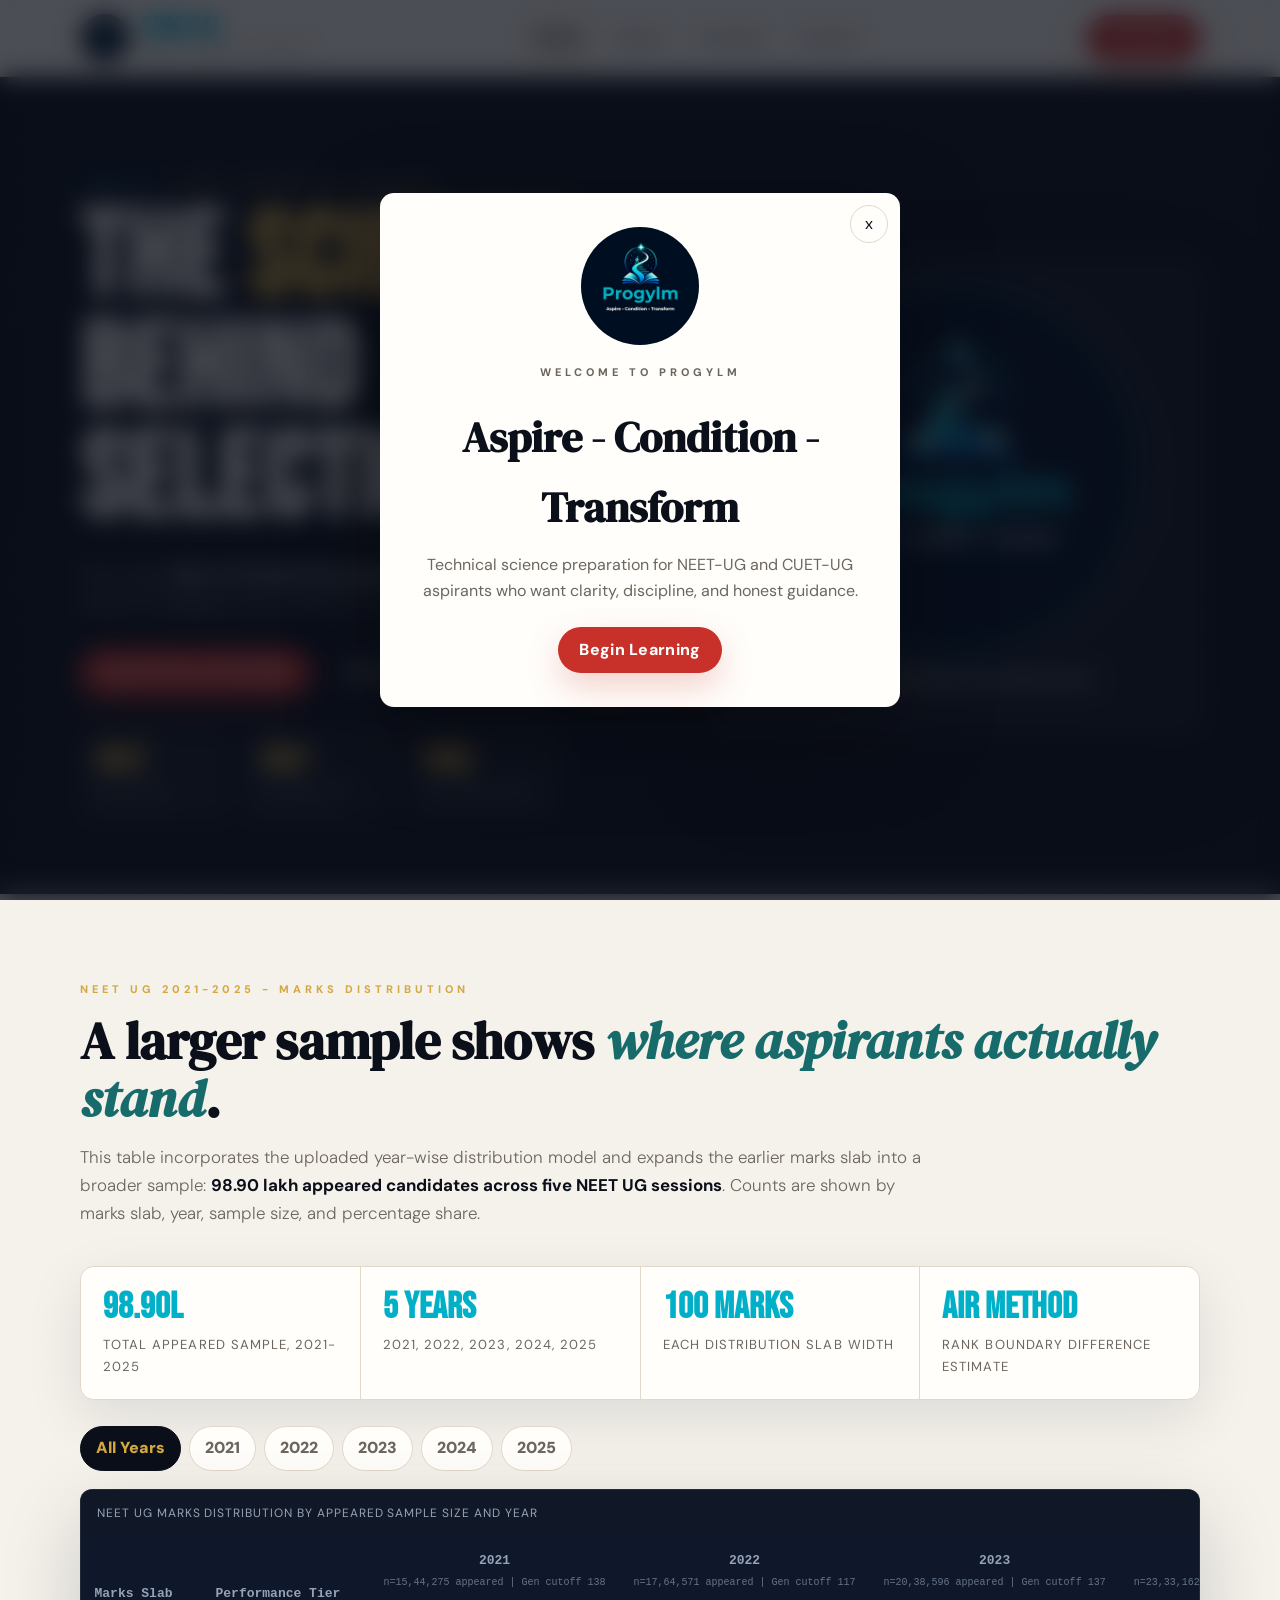
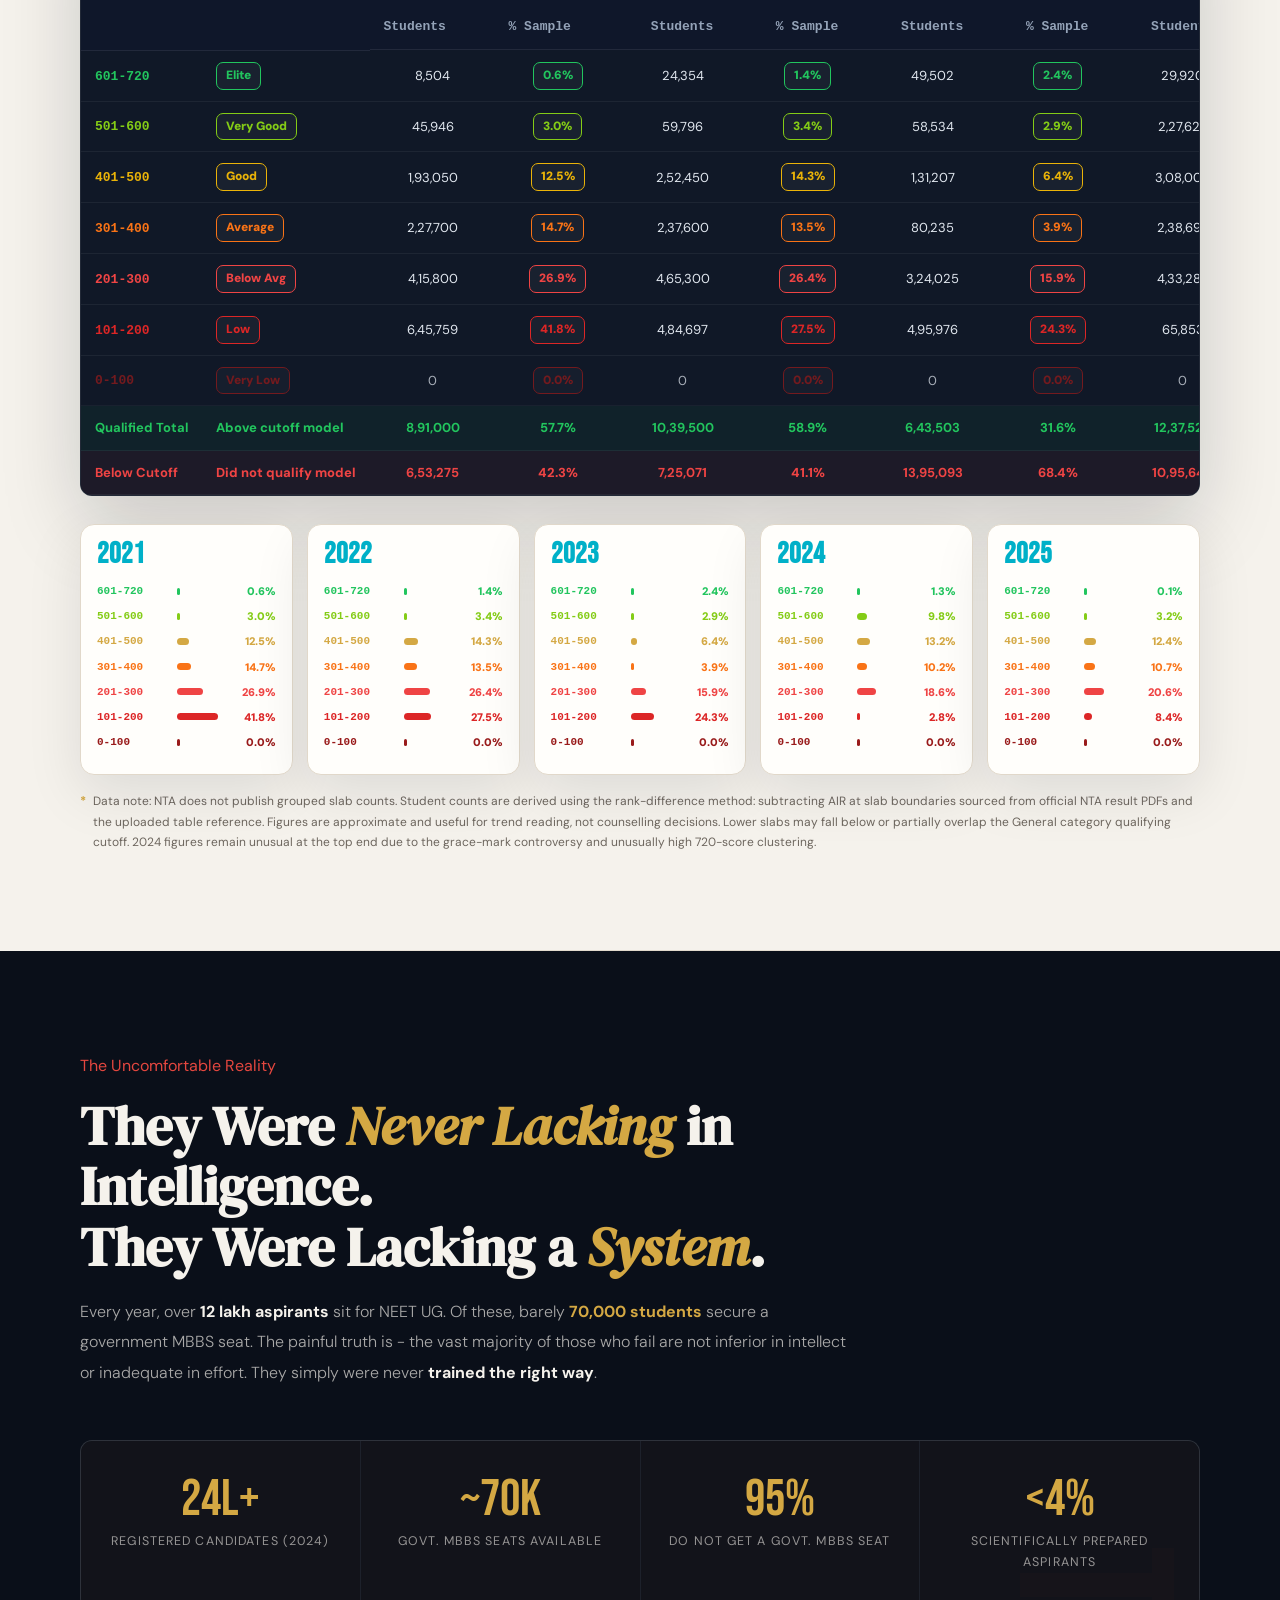
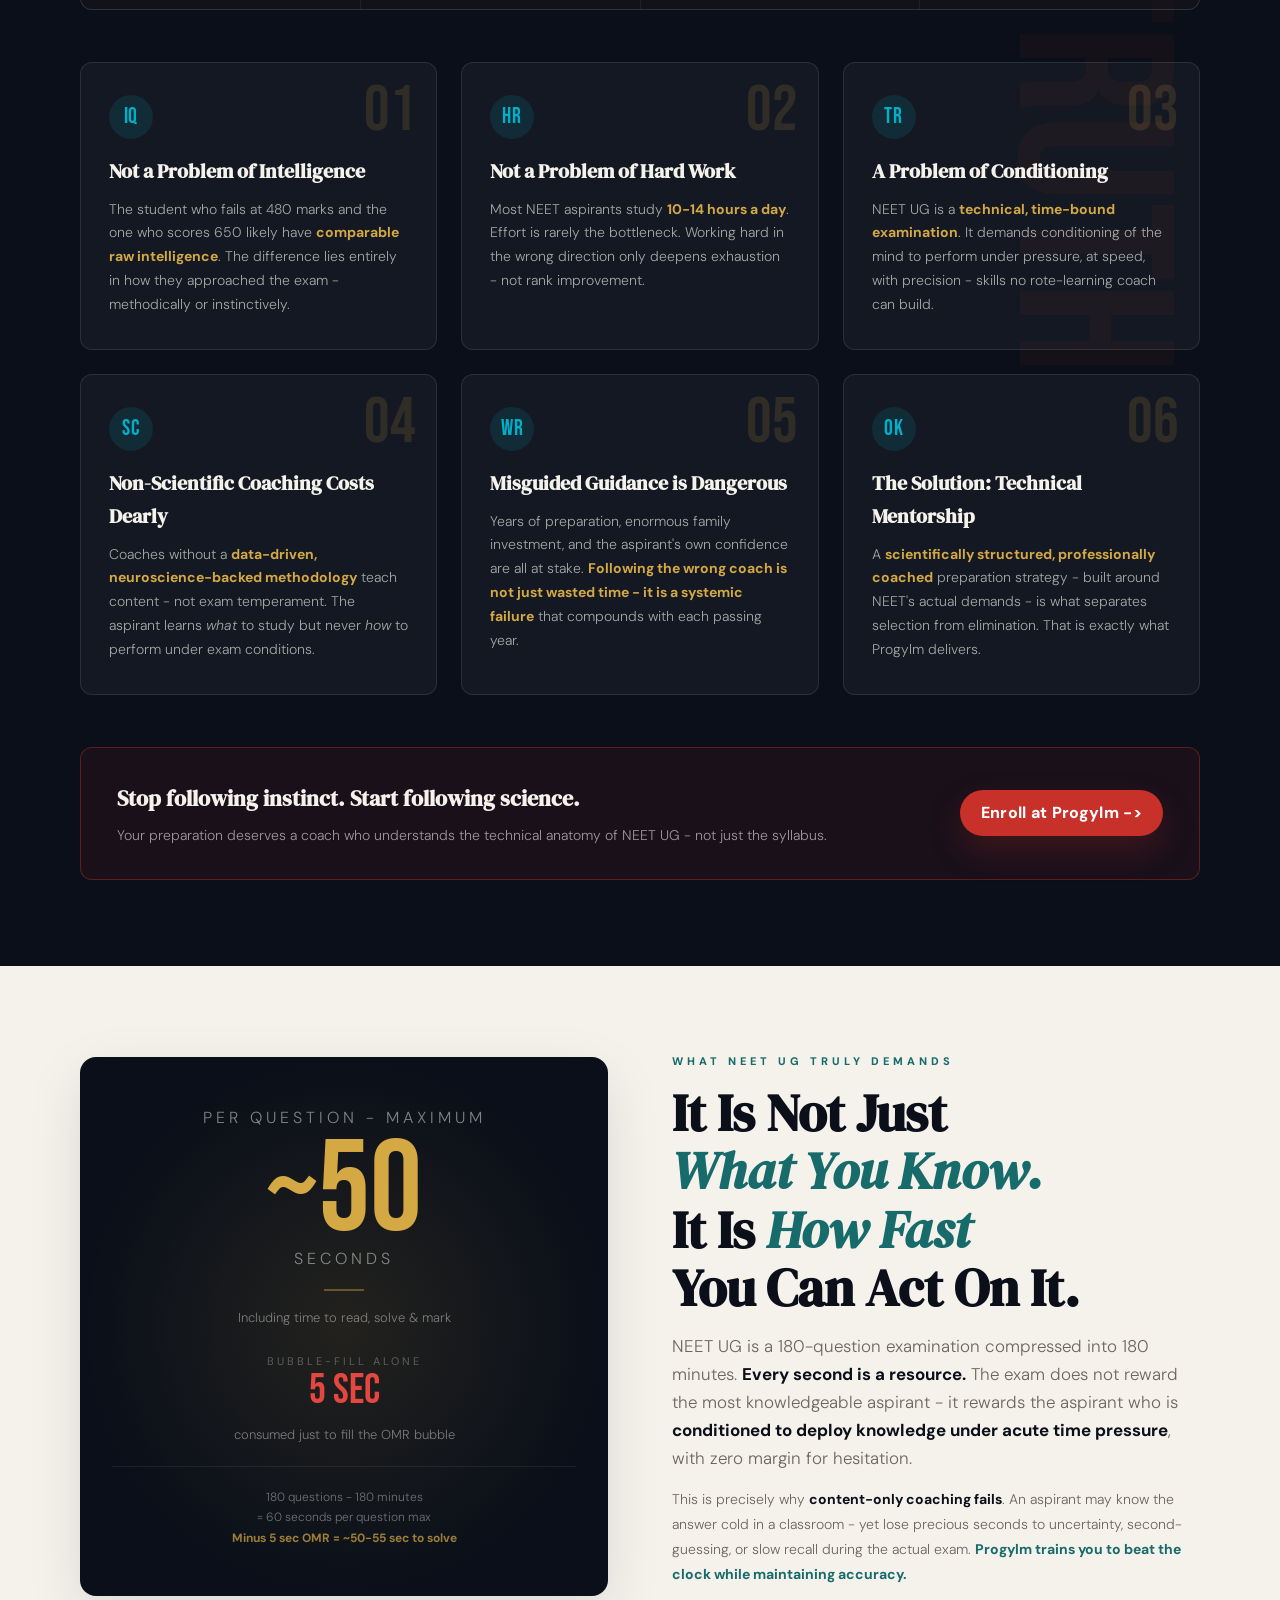
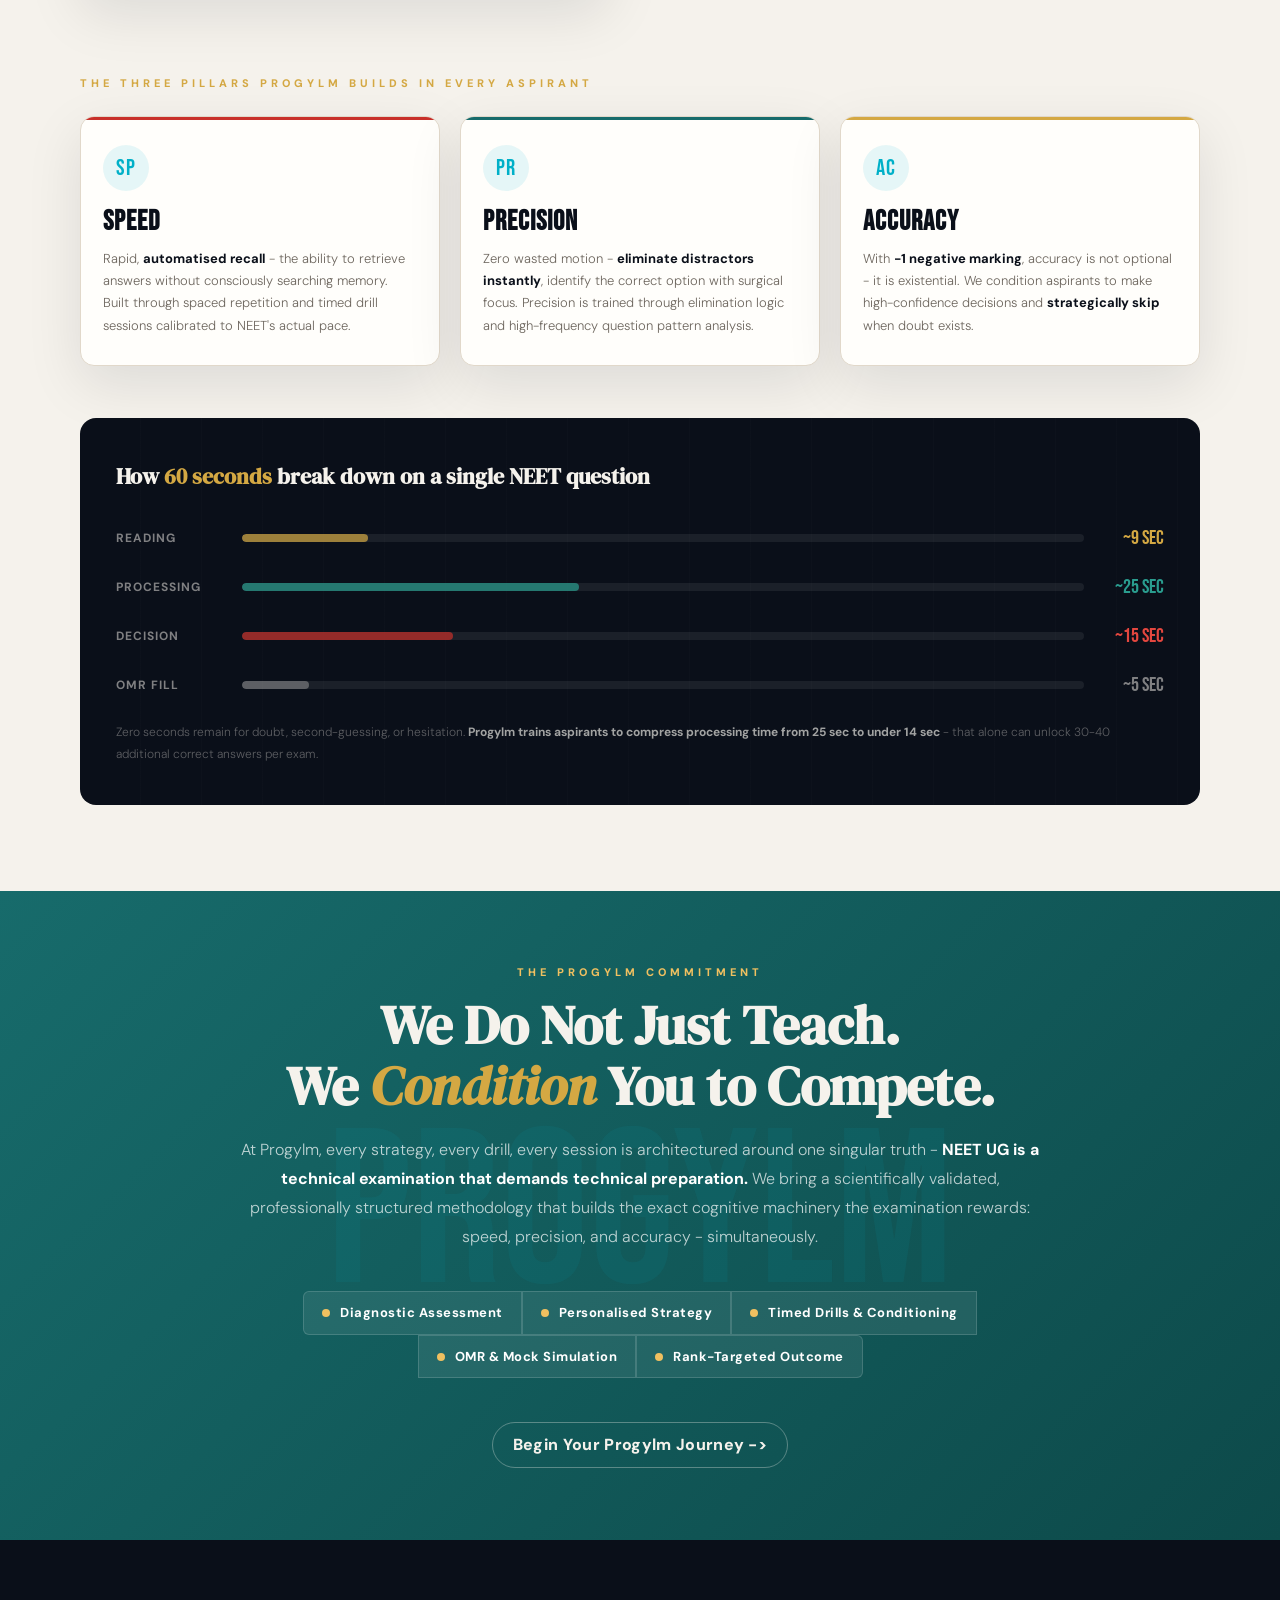
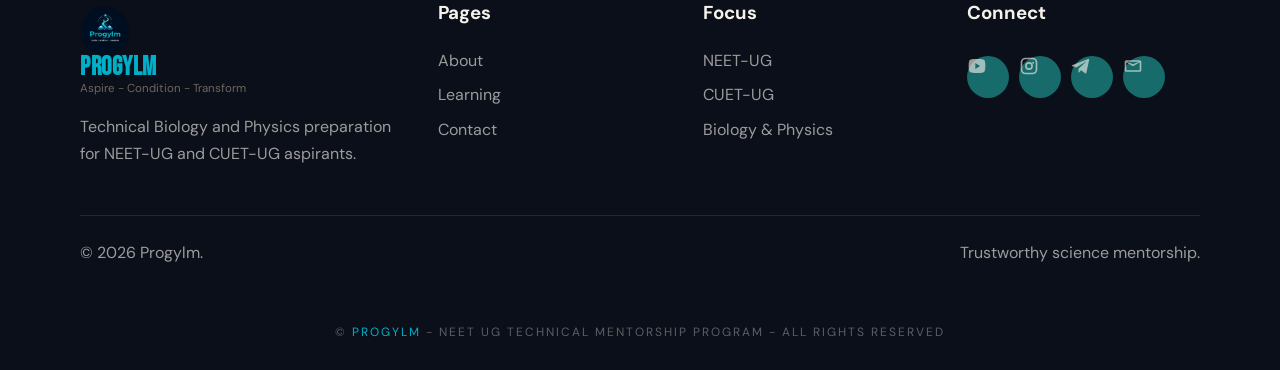
==== index.html @ 7e456f0f "Add files via upload" ====
﻿<!DOCTYPE html>
<html lang="en">
<head>
  <meta charset="UTF-8">
  <meta name="viewport" content="width=device-width, initial-scale=1.0">
  <meta name="description" content="Progylm is a NEET-UG and CUET-UG oriented Biology and Physics learning brand built on technical preparation, trust, and student-first mentorship.">
  <meta name="keywords" content="Progylm, NEET-UG, CUET-UG, Biology, Physics, technical mentorship, YouTube learning">
  <meta name="author" content="Progylm">
  <meta property="og:title" content="Progylm - The Science Behind Selection">
  <meta property="og:description" content="Aspire - Condition - Transform. Technical Biology and Physics preparation for NEET-UG and CUET-UG aspirants.">
  <meta property="og:image" content="assets/images/PROGYLM.jpeg">
  <meta property="og:type" content="website">
  <meta name="theme-color" content="#0a0f19">
  <title>Progylm | The Science Behind Selection</title>
  <link rel="icon" type="image/png" href="assets/icons/favicon.PNG">
  <link rel="preconnect" href="https://fonts.googleapis.com">
  <link rel="preconnect" href="https://fonts.gstatic.com" crossorigin>
  <link href="https://fonts.googleapis.com/css2?family=Bebas+Neue&family=DM+Sans:ital,opsz,wght@0,9..40,300;0,9..40,400;0,9..40,600;0,9..40,700;1,9..40,300&family=DM+Serif+Display:ital@0;1&display=swap" rel="stylesheet">
  <link rel="stylesheet" href="style.css">
</head>
<body>
  <div class="loader" aria-label="Loading Progylm"><img src="assets/images/PROGYLM.jpeg" alt="Progylm logo"></div>

  <div class="welcome" data-welcome aria-hidden="true">
    <div class="welcome-card">
      <button class="welcome-close" type="button" aria-label="Close welcome message" data-welcome-close>x</button>
      <img src="assets/images/PROGYLM.jpeg" alt="Progylm logo">
      <p class="eyebrow">Welcome to Progylm</p>
      <h2>Aspire - Condition - Transform</h2>
      <p>Technical science preparation for NEET-UG and CUET-UG aspirants who want clarity, discipline, and honest guidance.</p>
      <button class="btn-primary" type="button" data-welcome-start>Begin Learning</button>
    </div>
  </div>

  <header class="site-header">
    <nav class="navbar container" aria-label="Primary navigation">
      <a class="brand protected-brand" href="index.html" aria-label="Progylm home">
        <img class="brand-logo" src="assets/images/PROGYLM.jpeg" alt="Progylm logo" draggable="false">
        <span><strong>Progylm</strong><small>Aspire - Condition - Transform</small></span>
      </a>
      <button class="nav-toggle" type="button" aria-label="Open navigation" aria-expanded="false" data-nav-toggle><span></span><span></span><span></span></button>
      <div class="nav-menu" data-nav-menu>
        <a class="nav-link active" href="index.html">Home</a>
        <a class="nav-link" href="about.html">About</a>
        <a class="nav-link" href="notes.html">Learning</a>
        <a class="nav-link" href="contact.html">Contact</a>
      </div>
      <div class="nav-actions"><a class="btn-primary" href="https://www.youtube.com/" target="_blank" rel="noopener">YouTube</a></div>
    </nav>
  </header>

  <main>
    <section class="hero-strip">
      <div class="container hero-grid">
        <div class="reveal">
          <p class="hero-label"><span class="brand-word">Progylm</span> - NEET UG Mastery Program</p>
          <h1 class="hero-title">The <span>Science</span><br>Behind<br>Selection</h1>
          <p class="hero-sub">Every year, <strong>lakhs of hardworking aspirants</strong> fall short - not because of a lack of intelligence, but because of a lack of <strong>the right system</strong>.</p>
          <div class="hero-actions">
            <a class="btn-primary" href="https://www.youtube.com/" target="_blank" rel="noopener">Learn Free on YouTube</a>
            <a class="btn-outline" href="notes.html">View Learning Method</a>
          </div>
          <div class="hero-proof">
            <div class="proof-item"><strong>NEET</strong><span>UG focus</span></div>
            <div class="proof-item"><strong>CUET</strong><span>UG support</span></div>
            <div class="proof-item"><strong>Free</strong><span>YouTube first</span></div>
          </div>
        </div>
        <div class="hero-logo-card reveal">
          <img src="assets/images/PROGYLM.jpeg" alt="Progylm brand logo" draggable="false">
          <p class="logo-caption">We shape aspiration into achievement.</p>
        </div>
      </div>
    </section>

    <section class="section marks-section neet-distribution-section">
      <div class="container">
        <div class="section-head reveal">
          <p class="section-eyebrow">NEET UG 2021-2025 - Marks Distribution</p>
          <h2 class="section-title">A larger sample shows <em>where aspirants actually stand</em>.</h2>
          <p class="section-lead">This table incorporates the uploaded year-wise distribution model and expands the earlier marks slab into a broader sample: <strong>98.90 lakh appeared candidates across five NEET UG sessions</strong>. Counts are shown by marks slab, year, sample size, and percentage share.</p>
        </div>

        <div class="neet-sample-grid reveal" aria-label="NEET UG sample size summary">
          <div><strong>98.90L</strong><span>Total appeared sample, 2021-2025</span></div>
          <div><strong>5 Years</strong><span>2021, 2022, 2023, 2024, 2025</span></div>
          <div><strong>100 Marks</strong><span>Each distribution slab width</span></div>
          <div><strong>AIR Method</strong><span>Rank boundary difference estimate</span></div>
        </div>

        <div class="year-filter reveal" aria-label="Filter table by year">
          <button class="year-pill active" type="button" data-year-filter="all">All Years</button>
          <button class="year-pill" type="button" data-year-filter="2021">2021</button>
          <button class="year-pill" type="button" data-year-filter="2022">2022</button>
          <button class="year-pill" type="button" data-year-filter="2023">2023</button>
          <button class="year-pill" type="button" data-year-filter="2024">2024</button>
          <button class="year-pill" type="button" data-year-filter="2025">2025</button>
        </div>

        <div class="slab-wrapper neet-table-wrap reveal">
          <table class="neet-sampling-table">
            <caption>NEET UG marks distribution by appeared sample size and year</caption>
            <thead>
              <tr>
                <th scope="col" rowspan="2">Marks Slab</th>
                <th scope="col" rowspan="2">Performance Tier</th>
                <th scope="colgroup" colspan="2" data-year-cell="2021">2021 <span>n=15,44,275 appeared | Gen cutoff 138</span></th>
                <th scope="colgroup" colspan="2" data-year-cell="2022">2022 <span>n=17,64,571 appeared | Gen cutoff 117</span></th>
                <th scope="colgroup" colspan="2" data-year-cell="2023">2023 <span>n=20,38,596 appeared | Gen cutoff 137</span></th>
                <th scope="colgroup" colspan="2" data-year-cell="2024">2024 <span>n=23,33,162 appeared | Gen cutoff 164</span></th>
                <th scope="colgroup" colspan="2" data-year-cell="2025">2025 <span>n=22,09,318 appeared | Gen cutoff 144</span></th>
              </tr>
              <tr>
                <th data-year-cell="2021">Students</th><th data-year-cell="2021">% Sample</th>
                <th data-year-cell="2022">Students</th><th data-year-cell="2022">% Sample</th>
                <th data-year-cell="2023">Students</th><th data-year-cell="2023">% Sample</th>
                <th data-year-cell="2024">Students</th><th data-year-cell="2024">% Sample</th>
                <th data-year-cell="2025">Students</th><th data-year-cell="2025">% Sample</th>
              </tr>
            </thead>
            <tbody>
              <tr>
                <td><span class="slab-range neet-tier-elite">601-720</span></td><td><span class="tier-badge neet-tier-elite">Elite</span></td>
                <td data-year-cell="2021">8,504</td><td data-year-cell="2021"><span class="pct-badge neet-tier-elite">0.6%</span></td>
                <td data-year-cell="2022">24,354</td><td data-year-cell="2022"><span class="pct-badge neet-tier-elite">1.4%</span></td>
                <td data-year-cell="2023">49,502</td><td data-year-cell="2023"><span class="pct-badge neet-tier-elite">2.4%</span></td>
                <td data-year-cell="2024">29,920</td><td data-year-cell="2024"><span class="pct-badge neet-tier-elite">1.3%</span></td>
                <td data-year-cell="2025">1,382</td><td data-year-cell="2025"><span class="pct-badge neet-tier-elite">0.1%</span></td>
              </tr>
              <tr>
                <td><span class="slab-range neet-tier-very-good">501-600</span></td><td><span class="tier-badge neet-tier-very-good">Very Good</span></td>
                <td data-year-cell="2021">45,946</td><td data-year-cell="2021"><span class="pct-badge neet-tier-very-good">3.0%</span></td>
                <td data-year-cell="2022">59,796</td><td data-year-cell="2022"><span class="pct-badge neet-tier-very-good">3.4%</span></td>
                <td data-year-cell="2023">58,534</td><td data-year-cell="2023"><span class="pct-badge neet-tier-very-good">2.9%</span></td>
                <td data-year-cell="2024">2,27,624</td><td data-year-cell="2024"><span class="pct-badge neet-tier-very-good">9.8%</span></td>
                <td data-year-cell="2025">71,437</td><td data-year-cell="2025"><span class="pct-badge neet-tier-very-good">3.2%</span></td>
              </tr>
              <tr>
                <td><span class="slab-range neet-tier-good">401-500</span></td><td><span class="tier-badge neet-tier-good">Good</span></td>
                <td data-year-cell="2021">1,93,050</td><td data-year-cell="2021"><span class="pct-badge neet-tier-good">12.5%</span></td>
                <td data-year-cell="2022">2,52,450</td><td data-year-cell="2022"><span class="pct-badge neet-tier-good">14.3%</span></td>
                <td data-year-cell="2023">1,31,207</td><td data-year-cell="2023"><span class="pct-badge neet-tier-good">6.4%</span></td>
                <td data-year-cell="2024">3,08,000</td><td data-year-cell="2024"><span class="pct-badge neet-tier-good">13.2%</span></td>
                <td data-year-cell="2025">2,73,397</td><td data-year-cell="2025"><span class="pct-badge neet-tier-good">12.4%</span></td>
              </tr>
              <tr>
                <td><span class="slab-range neet-tier-average">301-400</span></td><td><span class="tier-badge neet-tier-average">Average</span></td>
                <td data-year-cell="2021">2,27,700</td><td data-year-cell="2021"><span class="pct-badge neet-tier-average">14.7%</span></td>
                <td data-year-cell="2022">2,37,600</td><td data-year-cell="2022"><span class="pct-badge neet-tier-average">13.5%</span></td>
                <td data-year-cell="2023">80,235</td><td data-year-cell="2023"><span class="pct-badge neet-tier-average">3.9%</span></td>
                <td data-year-cell="2024">2,38,696</td><td data-year-cell="2024"><span class="pct-badge neet-tier-average">10.2%</span></td>
                <td data-year-cell="2025">2,36,189</td><td data-year-cell="2025"><span class="pct-badge neet-tier-average">10.7%</span></td>
              </tr>
              <tr>
                <td><span class="slab-range neet-tier-below">201-300</span></td><td><span class="tier-badge neet-tier-below">Below Avg</span></td>
                <td data-year-cell="2021">4,15,800</td><td data-year-cell="2021"><span class="pct-badge neet-tier-below">26.9%</span></td>
                <td data-year-cell="2022">4,65,300</td><td data-year-cell="2022"><span class="pct-badge neet-tier-below">26.4%</span></td>
                <td data-year-cell="2023">3,24,025</td><td data-year-cell="2023"><span class="pct-badge neet-tier-below">15.9%</span></td>
                <td data-year-cell="2024">4,33,282</td><td data-year-cell="2024"><span class="pct-badge neet-tier-below">18.6%</span></td>
                <td data-year-cell="2025">4,55,400</td><td data-year-cell="2025"><span class="pct-badge neet-tier-below">20.6%</span></td>
              </tr>
              <tr>
                <td><span class="slab-range neet-tier-low">101-200</span></td><td><span class="tier-badge neet-tier-low">Low</span></td>
                <td data-year-cell="2021">6,45,759</td><td data-year-cell="2021"><span class="pct-badge neet-tier-low">41.8%</span></td>
                <td data-year-cell="2022">4,84,697</td><td data-year-cell="2022"><span class="pct-badge neet-tier-low">27.5%</span></td>
                <td data-year-cell="2023">4,95,976</td><td data-year-cell="2023"><span class="pct-badge neet-tier-low">24.3%</span></td>
                <td data-year-cell="2024">65,853</td><td data-year-cell="2024"><span class="pct-badge neet-tier-low">2.8%</span></td>
                <td data-year-cell="2025">1,86,531</td><td data-year-cell="2025"><span class="pct-badge neet-tier-low">8.4%</span></td>
              </tr>
              <tr class="below-cutoff-row">
                <td><span class="slab-range neet-tier-very-low">0-100</span></td><td><span class="tier-badge neet-tier-very-low">Very Low</span></td>
                <td data-year-cell="2021">0</td><td data-year-cell="2021"><span class="pct-badge neet-tier-very-low">0.0%</span></td>
                <td data-year-cell="2022">0</td><td data-year-cell="2022"><span class="pct-badge neet-tier-very-low">0.0%</span></td>
                <td data-year-cell="2023">0</td><td data-year-cell="2023"><span class="pct-badge neet-tier-very-low">0.0%</span></td>
                <td data-year-cell="2024">0</td><td data-year-cell="2024"><span class="pct-badge neet-tier-very-low">0.0%</span></td>
                <td data-year-cell="2025">0</td><td data-year-cell="2025"><span class="pct-badge neet-tier-very-low">0.0%</span></td>
              </tr>
              <tr class="qualified-row">
                <td><strong>Qualified Total</strong></td><td>Above cutoff model</td>
                <td data-year-cell="2021"><strong>8,91,000</strong></td><td data-year-cell="2021"><span>57.7%</span></td>
                <td data-year-cell="2022"><strong>10,39,500</strong></td><td data-year-cell="2022"><span>58.9%</span></td>
                <td data-year-cell="2023"><strong>6,43,503</strong></td><td data-year-cell="2023"><span>31.6%</span></td>
                <td data-year-cell="2024"><strong>12,37,522</strong></td><td data-year-cell="2024"><span>53.0%</span></td>
                <td data-year-cell="2025"><strong>10,37,805</strong></td><td data-year-cell="2025"><span>47.0%</span></td>
              </tr>
              <tr class="below-total-row">
                <td><strong>Below Cutoff</strong></td><td>Did not qualify model</td>
                <td data-year-cell="2021"><strong>6,53,275</strong></td><td data-year-cell="2021"><span>42.3%</span></td>
                <td data-year-cell="2022"><strong>7,25,071</strong></td><td data-year-cell="2022"><span>41.1%</span></td>
                <td data-year-cell="2023"><strong>13,95,093</strong></td><td data-year-cell="2023"><span>68.4%</span></td>
                <td data-year-cell="2024"><strong>10,95,640</strong></td><td data-year-cell="2024"><span>47.0%</span></td>
                <td data-year-cell="2025"><strong>11,71,513</strong></td><td data-year-cell="2025"><span>53.0%</span></td>
              </tr>
            </tbody>
          </table>
        </div>

        <div class="distribution-bars reveal" aria-label="Percentage distribution visual summary">
          <div class="distribution-year"><h3>2021</h3><span style="--w:0.6%" class="bar elite"><b>601-720</b><em>0.6%</em></span><span style="--w:3.0%" class="bar very-good"><b>501-600</b><em>3.0%</em></span><span style="--w:12.5%" class="bar good"><b>401-500</b><em>12.5%</em></span><span style="--w:14.7%" class="bar average"><b>301-400</b><em>14.7%</em></span><span style="--w:26.9%" class="bar below"><b>201-300</b><em>26.9%</em></span><span style="--w:41.8%" class="bar low"><b>101-200</b><em>41.8%</em></span><span style="--w:0.0%" class="bar very-low"><b>0-100</b><em>0.0%</em></span></div>
          <div class="distribution-year"><h3>2022</h3><span style="--w:1.4%" class="bar elite"><b>601-720</b><em>1.4%</em></span><span style="--w:3.4%" class="bar very-good"><b>501-600</b><em>3.4%</em></span><span style="--w:14.3%" class="bar good"><b>401-500</b><em>14.3%</em></span><span style="--w:13.5%" class="bar average"><b>301-400</b><em>13.5%</em></span><span style="--w:26.4%" class="bar below"><b>201-300</b><em>26.4%</em></span><span style="--w:27.5%" class="bar low"><b>101-200</b><em>27.5%</em></span><span style="--w:0.0%" class="bar very-low"><b>0-100</b><em>0.0%</em></span></div>
          <div class="distribution-year"><h3>2023</h3><span style="--w:2.4%" class="bar elite"><b>601-720</b><em>2.4%</em></span><span style="--w:2.9%" class="bar very-good"><b>501-600</b><em>2.9%</em></span><span style="--w:6.4%" class="bar good"><b>401-500</b><em>6.4%</em></span><span style="--w:3.9%" class="bar average"><b>301-400</b><em>3.9%</em></span><span style="--w:15.9%" class="bar below"><b>201-300</b><em>15.9%</em></span><span style="--w:24.3%" class="bar low"><b>101-200</b><em>24.3%</em></span><span style="--w:0.0%" class="bar very-low"><b>0-100</b><em>0.0%</em></span></div>
          <div class="distribution-year"><h3>2024</h3><span style="--w:1.3%" class="bar elite"><b>601-720</b><em>1.3%</em></span><span style="--w:9.8%" class="bar very-good"><b>501-600</b><em>9.8%</em></span><span style="--w:13.2%" class="bar good"><b>401-500</b><em>13.2%</em></span><span style="--w:10.2%" class="bar average"><b>301-400</b><em>10.2%</em></span><span style="--w:18.6%" class="bar below"><b>201-300</b><em>18.6%</em></span><span style="--w:2.8%" class="bar low"><b>101-200</b><em>2.8%</em></span><span style="--w:0.0%" class="bar very-low"><b>0-100</b><em>0.0%</em></span></div>
          <div class="distribution-year"><h3>2025</h3><span style="--w:0.1%" class="bar elite"><b>601-720</b><em>0.1%</em></span><span style="--w:3.2%" class="bar very-good"><b>501-600</b><em>3.2%</em></span><span style="--w:12.4%" class="bar good"><b>401-500</b><em>12.4%</em></span><span style="--w:10.7%" class="bar average"><b>301-400</b><em>10.7%</em></span><span style="--w:20.6%" class="bar below"><b>201-300</b><em>20.6%</em></span><span style="--w:8.4%" class="bar low"><b>101-200</b><em>8.4%</em></span><span style="--w:0.0%" class="bar very-low"><b>0-100</b><em>0.0%</em></span></div>
        </div>
        <p class="slab-note"><span>*</span> Data note: NTA does not publish grouped slab counts. Student counts are derived using the rank-difference method: subtracting AIR at slab boundaries sourced from official NTA result PDFs and the uploaded table reference. Figures are approximate and useful for trend reading, not counselling decisions. Lower slabs may fall below or partially overlap the General category qualifying cutoff. 2024 figures remain unusual at the top end due to the grace-mark controversy and unusually high 720-score clustering.</p>
      </div>
    </section>

    <div class="divider"></div>

    <section class="truth-band">
      <div class="container truth-inner">
        <p class="truth-eyebrow">The Uncomfortable Reality</p>
        <h2 class="truth-title">They Were <em>Never Lacking</em> in Intelligence.<br>They Were Lacking a <em>System</em>.</h2>
        <p class="truth-copy">Every year, over <strong>12 lakh aspirants</strong> sit for NEET UG. Of these, barely <strong>70,000 students</strong> secure a government MBBS seat. The painful truth is - the vast majority of those who fail are not inferior in intellect or inadequate in effort. They simply were never <strong>trained the right way</strong>.</p>

        <div class="stat-highlight reveal">
          <div class="stat-cell"><div class="stat-num">24L+</div><div class="stat-label">Registered Candidates (2024)</div></div>
          <div class="stat-cell"><div class="stat-num">~70K</div><div class="stat-label">Govt. MBBS Seats Available</div></div>
          <div class="stat-cell"><div class="stat-num">95%</div><div class="stat-label">Do Not Get a Govt. MBBS Seat</div></div>
          <div class="stat-cell"><div class="stat-num">&lt;4%</div><div class="stat-label">Scientifically Prepared Aspirants</div></div>
        </div>

        <div class="truth-grid">
          <article class="truth-card reveal"><div class="truth-card-num">01</div><div class="truth-card-icon">IQ</div><h3>Not a Problem of Intelligence</h3><p>The student who fails at 480 marks and the one who scores 650 likely have <strong>comparable raw intelligence</strong>. The difference lies entirely in how they approached the exam - methodically or instinctively.</p></article>
          <article class="truth-card reveal"><div class="truth-card-num">02</div><div class="truth-card-icon">HR</div><h3>Not a Problem of Hard Work</h3><p>Most NEET aspirants study <strong>10-14 hours a day</strong>. Effort is rarely the bottleneck. Working hard in the wrong direction only deepens exhaustion - not rank improvement.</p></article>
          <article class="truth-card reveal"><div class="truth-card-num">03</div><div class="truth-card-icon">TR</div><h3>A Problem of Conditioning</h3><p>NEET UG is a <strong>technical, time-bound examination</strong>. It demands conditioning of the mind to perform under pressure, at speed, with precision - skills no rote-learning coach can build.</p></article>
          <article class="truth-card reveal"><div class="truth-card-num">04</div><div class="truth-card-icon">SC</div><h3>Non-Scientific Coaching Costs Dearly</h3><p>Coaches without a <strong>data-driven, neuroscience-backed methodology</strong> teach content - not exam temperament. The aspirant learns <em>what</em> to study but never <em>how</em> to perform under exam conditions.</p></article>
          <article class="truth-card reveal"><div class="truth-card-num">05</div><div class="truth-card-icon">WR</div><h3>Misguided Guidance is Dangerous</h3><p>Years of preparation, enormous family investment, and the aspirant's own confidence are all at stake. <strong>Following the wrong coach is not just wasted time - it is a systemic failure</strong> that compounds with each passing year.</p></article>
          <article class="truth-card reveal"><div class="truth-card-num">06</div><div class="truth-card-icon">OK</div><h3>The Solution: Technical Mentorship</h3><p>A <strong>scientifically structured, professionally coached</strong> preparation strategy - built around NEET's actual demands - is what separates selection from elimination. That is exactly what Progylm delivers.</p></article>
        </div>

        <div class="cta-strip reveal">
          <div class="cta-strip-text">
            <h3>Stop following instinct. Start following science.</h3>
            <p>Your preparation deserves a coach who understands the technical anatomy of NEET UG - not just the syllabus.</p>
          </div>
          <a class="btn-primary" href="https://www.youtube.com/" target="_blank" rel="noopener">Enroll at Progylm -></a>
        </div>
      </div>
    </section>

    <section class="demand-section">
      <div class="container demand-inner">
        <div class="demand-hero-row">
          <div class="clock-visual reveal">
            <div class="clock-unit">Per Question - Maximum</div>
            <div class="clock-big">~50</div>
            <div class="clock-unit">seconds</div>
            <div class="clock-divider"></div>
            <div class="clock-caption">Including time to read, solve & mark</div>
            <div class="clock-mini-label">Bubble-fill alone</div>
            <div class="clock-sub-stat">5 sec</div>
            <div class="clock-caption">consumed just to fill the OMR bubble</div>
            <div class="clock-note">180 questions - 180 minutes<br>= 60 seconds per question max<br><strong>Minus 5 sec OMR = ~50-55 sec to solve</strong></div>
          </div>

          <div class="demand-right reveal">
            <p class="section-eyebrow">What NEET UG Truly Demands</p>
            <h2 class="section-title">It Is Not Just<br><em>What You Know.</em><br>It Is <em>How Fast</em><br>You Can Act On It.</h2>
            <p class="section-lead">NEET UG is a 180-question examination compressed into 180 minutes. <strong>Every second is a resource.</strong> The exam does not reward the most knowledgeable aspirant - it rewards the aspirant who is <strong>conditioned to deploy knowledge under acute time pressure</strong>, with zero margin for hesitation.</p>
            <p class="demand-copy">This is precisely why <strong>content-only coaching fails</strong>. An aspirant may know the answer cold in a classroom - yet lose precious seconds to uncertainty, second-guessing, or slow recall during the actual exam. <strong>Progylm trains you to beat the clock while maintaining accuracy.</strong></p>
          </div>
        </div>

        <p class="section-eyebrow pillar-eyebrow">The Three Pillars Progylm Builds in Every Aspirant</p>
        <div class="demand-pillars">
          <article class="pillar-card speed reveal"><div class="pillar-icon">SP</div><h3 class="pillar-label">Speed</h3><p class="pillar-desc">Rapid, <strong>automatised recall</strong> - the ability to retrieve answers without consciously searching memory. Built through spaced repetition and timed drill sessions calibrated to NEET's actual pace.</p></article>
          <article class="pillar-card precis reveal"><div class="pillar-icon">PR</div><h3 class="pillar-label">Precision</h3><p class="pillar-desc">Zero wasted motion - <strong>eliminate distractors instantly</strong>, identify the correct option with surgical focus. Precision is trained through elimination logic and high-frequency question pattern analysis.</p></article>
          <article class="pillar-card accur reveal"><div class="pillar-icon">AC</div><h3 class="pillar-label">Accuracy</h3><p class="pillar-desc">With <strong>-1 negative marking</strong>, accuracy is not optional - it is existential. We condition aspirants to make high-confidence decisions and <strong>strategically skip</strong> when doubt exists.</p></article>
        </div>

        <div class="time-breakdown reveal">
          <h3 class="tb-title">How <span>60 seconds</span> break down on a single NEET question</h3>
          <div class="tb-row"><div class="tb-label">Reading</div><div class="tb-bar-wrap"><div class="tb-bar tb-gold" style="--w:15%; width:15%;"></div></div><div class="tb-val tb-gold-text">~9 sec</div></div>
          <div class="tb-row"><div class="tb-label">Processing</div><div class="tb-bar-wrap"><div class="tb-bar tb-teal" style="--w:40%; width:40%;"></div></div><div class="tb-val tb-teal-text">~25 sec</div></div>
          <div class="tb-row"><div class="tb-label">Decision</div><div class="tb-bar-wrap"><div class="tb-bar tb-red" style="--w:25%; width:25%;"></div></div><div class="tb-val tb-red-text">~15 sec</div></div>
          <div class="tb-row"><div class="tb-label">OMR Fill</div><div class="tb-bar-wrap"><div class="tb-bar tb-paper" style="--w:8%; width:8%;"></div></div><div class="tb-val tb-paper-text">~5 sec</div></div>
          <p class="tb-note">Zero seconds remain for doubt, second-guessing, or hesitation. <strong>Progylm trains aspirants to compress processing time from 25 sec to under 14 sec</strong> - that alone can unlock 30-40 additional correct answers per exam.</p>
        </div>
      </div>
    </section>

    <section class="promise-band">
      <div class="container promise-inner">
        <p class="section-eyebrow">The Progylm Commitment</p>
        <h2 class="promise-title">We Do Not Just Teach.<br>We <em>Condition</em> You to Compete.</h2>
        <p class="promise-body">At Progylm, every strategy, every drill, every session is architectured around one singular truth - <strong>NEET UG is a technical examination that demands technical preparation.</strong> We bring a scientifically validated, professionally structured methodology that builds the exact cognitive machinery the examination rewards: speed, precision, and accuracy - simultaneously.</p>
        <div class="promise-steps">
          <div class="p-step"><span class="p-step-dot"></span>Diagnostic Assessment</div>
          <div class="p-step"><span class="p-step-dot"></span>Personalised Strategy</div>
          <div class="p-step"><span class="p-step-dot"></span>Timed Drills & Conditioning</div>
          <div class="p-step"><span class="p-step-dot"></span>OMR & Mock Simulation</div>
          <div class="p-step"><span class="p-step-dot"></span>Rank-Targeted Outcome</div>
        </div>
        <a class="btn-outline" href="https://www.youtube.com/" target="_blank" rel="noopener">Begin Your Progylm Journey -></a>
      </div>
    </section>
  </main>

  <footer class="site-footer">
    <div class="container footer-grid">
      <div><a class="brand protected-brand" href="index.html"><img class="brand-logo" src="assets/images/PROGYLM.jpeg" alt="Progylm logo" draggable="false"><span><strong>Progylm</strong><small>Aspire - Condition - Transform</small></span></a><p>Technical Biology and Physics preparation for NEET-UG and CUET-UG aspirants.</p></div>
      <div><h3>Pages</h3><a href="about.html">About</a><a href="notes.html">Learning</a><a href="contact.html">Contact</a></div>
      <div><h3>Focus</h3><a href="notes.html">NEET-UG</a><a href="notes.html">CUET-UG</a><a href="notes.html">Biology & Physics</a></div>
      <div><h3>Connect</h3><div class="social-links"><a href="https://www.youtube.com/" target="_blank" rel="noopener" aria-label="YouTube"><svg class="social-icon" viewBox="0 0 24 24" aria-hidden="true"><path d="M21.6 7.2s-.2-1.7-.9-2.4c-.9-.9-1.9-.9-2.4-1C15 3.5 12 3.5 12 3.5s-3 0-6.3.3c-.5.1-1.5.1-2.4 1-.7.7-.9 2.4-.9 2.4S2 9.1 2 11v1.8c0 1.9.4 3.8.4 3.8s.2 1.7.9 2.4c.9.9 2.1.9 2.6 1 1.9.2 6.1.3 6.1.3s3 0 6.3-.3c.5-.1 1.5-.1 2.4-1 .7-.7.9-2.4.9-2.4s.4-1.9.4-3.8V11c0-1.9-.4-3.8-.4-3.8ZM10 15.5v-7l5.8 3.5L10 15.5Z"></path></svg></a><a href="https://www.instagram.com/" target="_blank" rel="noopener" aria-label="Instagram"><svg class="social-icon" viewBox="0 0 24 24" aria-hidden="true"><path d="M7.8 2h8.4A5.8 5.8 0 0 1 22 7.8v8.4a5.8 5.8 0 0 1-5.8 5.8H7.8A5.8 5.8 0 0 1 2 16.2V7.8A5.8 5.8 0 0 1 7.8 2Zm0 2A3.8 3.8 0 0 0 4 7.8v8.4A3.8 3.8 0 0 0 7.8 20h8.4a3.8 3.8 0 0 0 3.8-3.8V7.8A3.8 3.8 0 0 0 16.2 4H7.8Zm4.2 3.3a4.7 4.7 0 1 1 0 9.4 4.7 4.7 0 0 1 0-9.4Zm0 2a2.7 2.7 0 1 0 0 5.4 2.7 2.7 0 0 0 0-5.4Zm5-2.3a1.1 1.1 0 1 1 0 2.2 1.1 1.1 0 0 1 0-2.2Z"></path></svg></a><a href="https://t.me/progylm" target="_blank" rel="noopener" aria-label="Telegram"><svg class="social-icon" viewBox="0 0 24 24" aria-hidden="true"><path d="M21.8 4.4 18.5 20c-.2 1-.8 1.2-1.6.7l-4.8-3.5-2.3 2.2c-.3.3-.5.5-1 .5l.4-4.9 8.9-8c.4-.4-.1-.6-.6-.2L6.4 13.7 1.7 12.2c-1-.3-1-1 .2-1.5L20.4 3.6c.8-.3 1.6.2 1.4.8Z"></path></svg></a><a href="mailto:hello@progylm.com" aria-label="Email"><svg class="social-icon" viewBox="0 0 24 24" aria-hidden="true"><path d="M4 5h16a2 2 0 0 1 2 2v10a2 2 0 0 1-2 2H4a2 2 0 0 1-2-2V7a2 2 0 0 1 2-2Zm8 7.2L4 7.6V17h16V7.6l-8 4.6Zm0-2.3L19.2 7H4.8L12 9.9Z"></path></svg></a></div></div>
    </div>
    <div class="container footer-bottom"><span>© 2026 Progylm.</span><span>Trustworthy science mentorship.</span></div>
  </footer>
  <div class="footer-tag">© <span>Progylm</span> - NEET UG Technical Mentorship Program - All Rights Reserved</div>
  <script src="script.js"></script>
</body>
</html>
---- style.css ----
﻿:root {
  --ink: #0a0f19;
  --ink-2: #07111f;
  --paper: #f5f2ec;
  --paper-2: #fffefb;
  --line: #e1d8ca;
  --muted: #6d665e;
  --red: #c8302a;
  --red-light: #e4473f;
  --gold: #d4a843;
  --gold-light: #f0c060;
  --teal: #176b6b;
  --teal-light: #2a9d8f;
  --shadow: 0 18px 55px rgba(10, 15, 25, 0.10);
  --radius: 14px;
  --font-body: "DM Sans", system-ui, -apple-system, BlinkMacSystemFont, "Segoe UI", sans-serif;
  --font-display: "Bebas Neue", Impact, sans-serif;
  --font-serif: "DM Serif Display", Georgia, serif;
}

* { box-sizing: border-box; }
html { scroll-behavior: smooth; }
body {
  margin: 0;
  min-height: 100vh;
  color: var(--ink);
  background: var(--paper);
  font-family: var(--font-body);
  line-height: 1.65;
  overflow-x: hidden;
}
body.nav-open { overflow: hidden; }
a { color: inherit; text-decoration: none; }
img, svg { display: block; max-width: 100%; }
button, input, textarea, select { font: inherit; }

.container { width: min(1120px, calc(100% - 40px)); margin: 0 auto; }
.narrow { max-width: 820px; }
.section { padding: 86px 0; }
.section.compact { padding: 60px 0; }

.loader {
  position: fixed;
  inset: 0;
  z-index: 999;
  display: grid;
  place-items: center;
  background: var(--ink);
  transition: opacity .3s ease, visibility .3s ease;
}
.loader.hidden { opacity: 0; visibility: hidden; }
.loader img { width: 92px; height: 92px; border-radius: 50%; object-fit: cover; box-shadow: 0 0 40px rgba(42,157,143,.35); }

.welcome {
  position: fixed;
  inset: 0;
  z-index: 800;
  display: none;
  place-items: center;
  padding: 20px;
  background: rgba(10, 15, 25, .72);
  backdrop-filter: blur(12px);
}
.welcome.show { display: grid; }
.welcome-card {
  width: min(520px, 100%);
  position: relative;
  padding: 34px;
  border-radius: var(--radius);
  background: var(--paper-2);
  box-shadow: 0 28px 90px rgba(0,0,0,.34);
  text-align: center;
}
.welcome-card img { width: 118px; height: 118px; object-fit: cover; border-radius: 50%; margin: 0 auto 18px; }
.welcome-card h2 { margin: 0 0 10px; font-family: var(--font-serif); font-size: clamp(28px, 5vw, 42px); }
.welcome-card p { color: var(--muted); margin: 0 0 22px; }
.welcome-close {
  position: absolute;
  top: 12px;
  right: 12px;
  width: 38px;
  height: 38px;
  border: 1px solid var(--line);
  border-radius: 50%;
  background: transparent;
  cursor: pointer;
  color: var(--ink);
}

.site-header {
  position: sticky;
  top: 0;
  z-index: 100;
  background: rgba(245, 242, 236, .88);
  border-bottom: 1px solid var(--line);
  backdrop-filter: blur(18px);
}
.navbar {
  min-height: 76px;
  display: flex;
  align-items: center;
  justify-content: space-between;
  gap: 22px;
}
.brand { display: inline-flex; align-items: center; gap: 12px; min-width: 0; }
.brand-logo { width: 50px; height: 50px; border-radius: 50%; object-fit: cover; border: 1px solid rgba(10,15,25,.12); }
.brand strong { display: block; font-family: var(--font-display); font-size: 1.6rem; letter-spacing: .02em; line-height: .9; color: var(--teal); }
.brand small { display: block; color: var(--muted); font-size: .72rem; white-space: nowrap; }
.nav-menu, .nav-actions { display: flex; align-items: center; gap: 10px; }
.nav-link { padding: 10px 14px; border-radius: 999px; color: var(--muted); font-size: .92rem; font-weight: 700; }
.nav-link:hover, .nav-link.active { color: var(--ink); background: #ebe3d6; }
.nav-toggle { display: none; width: 44px; height: 44px; border: 1px solid var(--line); border-radius: 10px; background: var(--paper-2); cursor: pointer; }
.nav-toggle span { display: block; width: 18px; height: 2px; margin: 4px auto; background: var(--ink); }

.btn, .btn-primary, .btn-outline, .btn-soft {
  display: inline-flex;
  align-items: center;
  justify-content: center;
  min-height: 46px;
  padding: 0 20px;
  border-radius: 999px;
  border: 1px solid transparent;
  font-weight: 800;
  letter-spacing: .02em;
  transition: transform .18s ease, box-shadow .18s ease, background .18s ease;
  cursor: pointer;
}
.btn:hover, .btn-primary:hover, .btn-outline:hover, .btn-soft:hover { transform: translateY(-2px); }
.btn-primary { color: #fff; background: var(--red); box-shadow: 0 14px 34px rgba(200,48,42,.22); }
.btn-primary:hover { background: var(--red-light); }
.btn-outline { color: var(--paper); border-color: rgba(245,242,236,.32); background: transparent; }
.btn-outline:hover { border-color: var(--gold); }
.btn-soft { color: var(--ink); background: var(--paper-2); border-color: var(--line); }

.hero-strip {
  position: relative;
  overflow: hidden;
  background: var(--ink);
  color: var(--paper);
  padding: 96px 0 72px;
}
.hero-strip::before {
  content: "";
  position: absolute;
  inset: 0;
  background: repeating-linear-gradient(-45deg, transparent, transparent 30px, rgba(212,168,67,.045) 30px, rgba(212,168,67,.045) 31px);
}
.hero-grid { position: relative; display: grid; grid-template-columns: 1.08fr .92fr; gap: 56px; align-items: center; }
.hero-label, .eyebrow, .section-eyebrow { margin: 0 0 14px; color: var(--gold); font-size: 11px; font-weight: 800; letter-spacing: 4px; text-transform: uppercase; }
.hero-title { margin: 0; font-family: var(--font-display); font-size: clamp(62px, 10vw, 120px); line-height: .92; letter-spacing: .02em; }
.hero-title span { color: var(--gold); }
.hero-sub { max-width: 680px; margin: 24px 0 0; color: rgba(245,242,236,.74); font-size: 1.08rem; font-weight: 300; }
.hero-sub strong { color: var(--paper); font-weight: 700; }
.hero-actions { display: flex; flex-wrap: wrap; gap: 14px; margin-top: 32px; }
.hero-proof { display: flex; flex-wrap: wrap; gap: 14px; margin-top: 34px; }
.proof-item { min-width: 150px; padding: 16px; border: 1px solid rgba(245,242,236,.12); border-radius: 12px; background: rgba(255,255,255,.045); }
.proof-item strong { display: block; font-family: var(--font-display); color: var(--gold); font-size: 2rem; line-height: 1; }
.proof-item span { color: rgba(245,242,236,.56); font-size: .82rem; text-transform: uppercase; letter-spacing: .08em; }
.hero-logo-card { position: relative; padding: 26px; border: 1px solid rgba(245,242,236,.12); border-radius: 18px; background: rgba(255,255,255,.04); box-shadow: 0 30px 90px rgba(0,0,0,.28); }
.hero-logo-card img { width: min(410px, 100%); margin: 0 auto; border-radius: 16px; }
.logo-caption { margin-top: 18px; color: rgba(245,242,236,.68); text-align: center; font-size: .92rem; }

.section-head { margin-bottom: 38px; }
.section-title { margin: 0 0 16px; font-family: var(--font-serif); font-size: clamp(31px, 5vw, 52px); line-height: 1.12; color: var(--ink); }
.section-title em { color: var(--teal); font-style: italic; }
.section-lead { max-width: 760px; margin: 0; color: var(--muted); font-size: 1.06rem; font-weight: 300; }
.section-lead strong { color: var(--ink); font-weight: 700; }
.divider { height: 1px; background: linear-gradient(90deg, transparent, var(--line), transparent); }

.card-grid { display: grid; gap: 22px; }
.card-grid.two { grid-template-columns: repeat(2, 1fr); }
.card-grid.three { grid-template-columns: repeat(3, 1fr); }
.card-grid.four { grid-template-columns: repeat(4, 1fr); }
.card, .pillar-card, .method-card, .contact-form, .contact-panel, .faq-list details {
  background: var(--paper-2);
  border: 1px solid var(--line);
  border-radius: var(--radius);
  padding: 28px;
  box-shadow: var(--shadow);
}
.card:hover, .pillar-card:hover, .method-card:hover { transform: translateY(-4px); }
.card h3, .pillar-card h3, .method-card h3 { margin: 12px 0 10px; font-family: var(--font-serif); font-size: 1.45rem; line-height: 1.2; }
.card p, .pillar-card p, .method-card p { margin: 0; color: var(--muted); }
.card-label { display: inline-flex; padding: 5px 12px; border-radius: 999px; background: #fef6e4; color: #a07820; font-weight: 900; font-size: .76rem; letter-spacing: .08em; text-transform: uppercase; }
.card-number { font-family: var(--font-display); color: rgba(200,48,42,.25); font-size: 4rem; line-height: .8; }

.slab-wrapper { overflow-x: auto; border: 1px solid var(--line); border-radius: 14px; box-shadow: var(--shadow); background: var(--paper-2); }
table.slab { width: 100%; border-collapse: collapse; min-width: 760px; font-size: .92rem; }
.slab thead tr { background: var(--ink); color: var(--paper); }
.slab th { padding: 16px 18px; text-align: left; font-size: 11px; letter-spacing: 2px; text-transform: uppercase; }
.slab td { padding: 15px 18px; border-bottom: 1px solid var(--line); vertical-align: middle; }
.slab tr:last-child td { border-bottom: none; }
.badge { display: inline-block; padding: 4px 10px; border-radius: 999px; font-size: 11px; font-weight: 900; }
.badge-green { background: #e6f4ef; color: #1a7a52; }
.badge-gold { background: #fef6e4; color: #a07820; }
.badge-orange { background: #fff0e4; color: #c05820; }
.badge-red { background: #ffeaea; color: #b02020; }
.slab-note { margin-top: 16px; color: var(--muted); font-size: .84rem; }

.truth-band, .promise-band, .dark-band {
  position: relative;
  overflow: hidden;
  background: var(--ink);
  color: var(--paper);
  padding: 86px 0;
}
.truth-band::after, .promise-band::after {
  content: "PROGYLM";
  position: absolute;
  right: -40px;
  bottom: -20px;
  font-family: var(--font-display);
  font-size: 190px;
  line-height: 1;
  color: rgba(255,255,255,.035);
  pointer-events: none;
}
.truth-inner, .promise-inner, .dark-inner { position: relative; z-index: 1; }
.truth-eyebrow { color: var(--red-light); }
.truth-title, .promise-title { margin: 0 0 20px; max-width: 860px; font-family: var(--font-serif); font-size: clamp(30px, 5vw, 54px); line-height: 1.12; }
.truth-title em, .promise-title em { color: var(--gold); font-style: italic; }
.truth-copy, .promise-copy { max-width: 780px; color: rgba(245,242,236,.68); font-weight: 300; }
.truth-copy strong, .promise-copy strong { color: var(--paper); }
.dark-card { background: rgba(255,255,255,.045); border: 1px solid rgba(255,255,255,.1); border-radius: var(--radius); padding: 28px; }
.dark-card h3 { margin: 12px 0 10px; color: var(--paper); font-family: var(--font-serif); font-size: 1.35rem; }
.dark-card p { margin: 0; color: rgba(245,242,236,.66); }
.dark-card .card-number { color: rgba(212,168,67,.25); }

.stat-grid { display: grid; grid-template-columns: repeat(4, 1fr); gap: 1px; margin: 38px 0; background: rgba(255,255,255,.08); border: 1px solid rgba(255,255,255,.08); border-radius: var(--radius); overflow: hidden; }
.stat-cell { padding: 24px; background: rgba(255,255,255,.04); }
.stat-num { font-family: var(--font-display); color: var(--gold); font-size: 3.2rem; line-height: .9; }
.stat-label { margin-top: 8px; color: rgba(245,242,236,.58); font-size: .78rem; text-transform: uppercase; letter-spacing: .09em; }

.clock-card { background: var(--ink); color: var(--paper); border-radius: var(--radius); padding: 34px; box-shadow: var(--shadow); }
.clock-big { font-family: var(--font-display); color: var(--gold); font-size: clamp(72px, 12vw, 130px); line-height: .85; }
.clock-label { color: rgba(245,242,236,.58); letter-spacing: .14em; text-transform: uppercase; font-size: .78rem; }
.timeline { display: grid; gap: 12px; }
.timeline-row { display: grid; grid-template-columns: 110px 1fr 72px; gap: 14px; align-items: center; color: rgba(245,242,236,.74); }
.timeline-bar { height: 10px; border-radius: 999px; background: rgba(255,255,255,.09); overflow: hidden; }
.timeline-fill { height: 100%; border-radius: inherit; background: linear-gradient(90deg, var(--teal-light), var(--gold)); }

.steps { display: grid; gap: 14px; }
.step { display: flex; gap: 14px; align-items: flex-start; padding: 18px; border: 1px solid var(--line); border-radius: var(--radius); background: var(--paper-2); }
.step span { flex: 0 0 auto; width: 38px; height: 38px; display: grid; place-items: center; border-radius: 50%; color: var(--paper); background: var(--teal); font-weight: 900; }
.step p { margin: 0; color: var(--muted); }

.youtube-card { display: flex; justify-content: space-between; align-items: center; gap: 28px; padding: 36px; border-radius: var(--radius); background: var(--ink); color: var(--paper); box-shadow: var(--shadow); }
.youtube-card p { color: rgba(245,242,236,.68); }

.contact-grid { display: grid; grid-template-columns: 1.05fr .95fr; gap: 36px; align-items: start; }
.form-row { margin-bottom: 18px; }
.form-row label { display: block; margin-bottom: 8px; font-weight: 800; }
input, textarea, select { width: 100%; border: 1px solid var(--line); border-radius: 12px; padding: 14px 15px; color: var(--ink); background: var(--paper); outline: none; }
textarea { resize: vertical; }
input:focus, textarea:focus, select:focus { border-color: var(--teal); box-shadow: 0 0 0 4px rgba(42,157,143,.12); }
.form-note { color: var(--muted); font-size: .88rem; }
.contact-panel > img { width: 132px; height: 132px; object-fit: cover; border-radius: 18px; margin-bottom: 20px; }
.contact-links { display: grid; gap: 14px; margin-top: 24px; }
.contact-links a { display: flex; align-items: center; gap: 14px; padding: 15px; border: 1px solid var(--line); border-radius: 12px; background: var(--paper); }
.contact-links span, .social-links a { flex: 0 0 auto; width: 42px; height: 42px; display: grid; place-items: center; border-radius: 50%; background: var(--teal); color: white; }
.contact-links small { display: block; color: var(--muted); }
.social-links { display: flex; flex-wrap: wrap; gap: 10px; }
.social-icon { width: 20px; height: 20px; fill: currentColor; }

.faq-list { display: grid; gap: 12px; }
summary { cursor: pointer; font-weight: 900; }
details p { color: var(--muted); }

.site-footer { padding: 58px 0 28px; background: var(--ink); color: var(--paper); }
.footer-grid { display: grid; grid-template-columns: 1.4fr repeat(3, 1fr); gap: 32px; }
.footer-grid p, .footer-grid a, .footer-bottom { color: rgba(245,242,236,.62); }
.footer-grid a { display: block; margin: 8px 0; }
.footer-grid h3 { margin-top: 0; color: var(--paper); }
.footer-bottom { display: flex; justify-content: space-between; gap: 18px; padding-top: 24px; margin-top: 32px; border-top: 1px solid rgba(255,255,255,.1); }

.reveal { opacity: 0; transform: translateY(22px); transition: opacity .65s ease, transform .65s ease; }
.reveal.visible { opacity: 1; transform: translateY(0); }

@media (max-width: 980px) {
  .nav-toggle { display: block; }
  .nav-menu { position: fixed; inset: 76px 18px auto 18px; display: none; flex-direction: column; align-items: stretch; padding: 18px; border: 1px solid var(--line); border-radius: var(--radius); background: var(--paper-2); box-shadow: var(--shadow); }
  .nav-menu.open { display: flex; }
  .nav-actions .btn-primary { display: none; }
  .hero-grid, .contact-grid { grid-template-columns: 1fr; }
  .card-grid.three, .card-grid.four, .stat-grid, .footer-grid { grid-template-columns: repeat(2, 1fr); }
}

@media (max-width: 680px) {
  .container { width: min(100% - 28px, 1120px); }
  .section, .truth-band, .promise-band, .dark-band { padding: 64px 0; }
  .hero-strip { padding: 72px 0 56px; }
  .brand small { display: none; }
  .card-grid.two, .card-grid.three, .card-grid.four, .stat-grid, .footer-grid { grid-template-columns: 1fr; }
  .youtube-card, .footer-bottom { flex-direction: column; align-items: stretch; }
  .timeline-row { grid-template-columns: 1fr; gap: 8px; }
  .hero-title { font-size: clamp(54px, 18vw, 86px); }
}

/* Preview 2 restoration and Progylm protection polish */
:root { --brand-cyan: #00b0c8; }
.brand strong, .brand-word, .footer-tag span { color: var(--brand-cyan); }
.protected-brand, .protected-brand * { user-select: none; -webkit-user-select: none; }
img { -webkit-user-drag: none; user-select: none; }
body.content-guard { -webkit-touch-callout: none; }
.hero-logo-card { display: grid; justify-items: center; }
.hero-logo-card img {
  width: min(360px, 82vw);
  height: min(360px, 82vw);
  aspect-ratio: 1 / 1;
  border-radius: 50%;
  object-fit: cover;
  border: 2px solid rgba(0,176,200,.32);
  box-shadow: 0 0 44px rgba(0,176,200,.16);
}
.logo-caption { color: rgba(245,242,236,.82); font-weight: 700; }

.badge-grey { background: #f0f0f0; color: #666; }
.slab-wrapper { border-radius: 12px; }
.slab tbody tr { transition: background .2s ease; }
.slab tbody tr:hover { background: #f9f6ef; }
.rank-bar-wrap { display: flex; align-items: center; gap: 10px; min-width: 180px; }
.rank-bar { flex: 1; height: 6px; background: var(--line); border-radius: 99px; overflow: hidden; }
.rank-bar-fill { height: 100%; border-radius: 99px; background: linear-gradient(90deg, var(--teal-light), var(--gold)); transition: width 1s ease; }
.slab-note { display: flex; gap: 7px; align-items: flex-start; color: var(--muted); font-size: 12px; line-height: 1.7; }
.slab-note span { color: var(--gold); font-weight: 900; }

.truth-band::after {
  content: "TRUTH";
  right: -20px;
  top: 50%;
  bottom: auto;
  transform: translateY(-50%) rotate(90deg);
  color: rgba(200,48,42,.06);
  font-size: clamp(120px, 18vw, 220px);
}
.truth-copy { font-size: 16px; line-height: 1.9; }
.truth-copy strong { color: var(--paper); font-weight: 700; }
.truth-copy strong:nth-of-type(2) { color: var(--gold); }
.stat-highlight { display: grid; grid-template-columns: repeat(auto-fit, minmax(180px, 1fr)); gap: 1px; background: rgba(255,255,255,.08); border-radius: 12px; overflow: hidden; margin: 52px 0; border: 1px solid rgba(255,255,255,.08); }
.stat-highlight .stat-cell { background: rgba(10,10,15,.6); padding: 36px 28px; text-align: center; }
.truth-grid { display: grid; grid-template-columns: repeat(auto-fit, minmax(280px, 1fr)); gap: 24px; margin-top: 52px; }
.truth-card { background: rgba(255,255,255,.04); border: 1px solid rgba(255,255,255,.1); border-radius: 12px; padding: 32px 28px; position: relative; overflow: hidden; transition: transform .3s ease, border-color .3s ease; }
.truth-card:hover { transform: translateY(-4px); border-color: rgba(212,168,67,.3); }
.truth-card-num { position: absolute; top: 16px; right: 20px; font-family: var(--font-display); font-size: 64px; line-height: 1; color: rgba(212,168,67,.15); }
.truth-card-icon { width: 44px; height: 44px; display: grid; place-items: center; border-radius: 50%; background: rgba(0,176,200,.12); color: var(--brand-cyan); font-family: var(--font-display); font-size: 1.35rem; letter-spacing: .04em; margin-bottom: 16px; }
.truth-card h3 { margin: 0 0 10px; font-family: var(--font-serif); font-size: 20px; color: var(--paper); }
.truth-card p { margin: 0; font-size: 14px; font-weight: 300; color: rgba(245,242,236,.65); line-height: 1.7; }
.truth-card p strong { color: var(--gold); font-weight: 700; }
.cta-strip { margin-top: 52px; border: 1px solid rgba(200,48,42,.4); background: rgba(200,48,42,.08); border-radius: 12px; padding: 32px 36px; display: flex; align-items: center; gap: 32px; flex-wrap: wrap; }
.cta-strip-text { flex: 1; min-width: 260px; }
.cta-strip-text h3 { margin: 0 0 8px; font-family: var(--font-serif); font-size: 22px; color: var(--paper); }
.cta-strip-text p { margin: 0; font-size: 14px; font-weight: 300; color: rgba(245,242,236,.6); }

.demand-section { background: var(--paper); padding: 86px 0; }
.demand-inner { max-width: 1120px; }
.demand-hero-row { display: grid; grid-template-columns: 1fr 1fr; gap: 64px; align-items: center; margin-bottom: 72px; }
.clock-visual { background: var(--ink); border-radius: 16px; padding: 48px 32px; text-align: center; position: relative; overflow: hidden; color: var(--paper); box-shadow: var(--shadow); }
.clock-visual::before { content: ""; position: absolute; inset: 0; background: radial-gradient(ellipse at center, rgba(212,168,67,.12) 0%, transparent 70%); pointer-events: none; }
.clock-visual > * { position: relative; }
.clock-unit { font-size: 16px; font-weight: 300; color: rgba(245,242,236,.5); letter-spacing: 4px; text-transform: uppercase; margin-bottom: 4px; }
.clock-divider { width: 40px; height: 2px; background: var(--gold); margin: 16px auto; opacity: .4; }
.clock-caption { font-size: 13px; color: rgba(245,242,236,.45); margin-top: 12px; font-weight: 300; }
.clock-mini-label { margin-top: 24px; font-size: 11px; letter-spacing: 3px; text-transform: uppercase; color: rgba(245,242,236,.3); }
.clock-sub-stat { font-family: var(--font-display); font-size: 42px; color: var(--red-light); line-height: 1; }
.clock-note { margin-top: 20px; padding-top: 20px; border-top: 1px solid rgba(255,255,255,.07); font-size: 12px; color: rgba(245,242,236,.42); font-weight: 300; line-height: 1.7; }
.clock-note strong { color: rgba(212,168,67,.72); }
.demand-right .section-eyebrow { color: var(--teal); }
.demand-copy { font-size: 14px; font-weight: 300; color: var(--muted); line-height: 1.8; }
.demand-copy strong:first-child { color: var(--ink); }
.demand-copy strong:last-child { color: var(--teal); }
.pillar-eyebrow { margin-bottom: 24px; }
.demand-pillars { display: grid; grid-template-columns: repeat(3, 1fr); gap: 20px; margin-bottom: 52px; }
.demand-pillars .pillar-card { position: relative; overflow: hidden; padding: 28px 22px; }
.demand-pillars .pillar-card::before { content: ""; position: absolute; inset: 0 0 auto; height: 3px; }
.pillar-card.speed::before { background: var(--red); }
.pillar-card.precis::before { background: var(--teal); }
.pillar-card.accur::before { background: var(--gold); }
.pillar-icon { width: 46px; height: 46px; display: grid; place-items: center; border-radius: 50%; background: rgba(0,176,200,.1); color: var(--brand-cyan); font-family: var(--font-display); font-size: 1.45rem; letter-spacing: .04em; margin-bottom: 14px; }
.pillar-label { margin: 0 0 8px; font-family: var(--font-display) !important; font-size: 28px !important; letter-spacing: 1px; color: var(--ink); }
.pillar-desc { font-size: 13px; font-weight: 300; color: var(--muted); line-height: 1.7; }
.pillar-desc strong { color: var(--ink); font-weight: 700; }
.time-breakdown { background: var(--ink); border-radius: 16px; padding: 40px 36px; color: var(--paper); position: relative; overflow: hidden; }
.time-breakdown::before { content: ""; position: absolute; inset: 0; background: repeating-linear-gradient(90deg, transparent, transparent 60px, rgba(255,255,255,.01) 60px, rgba(255,255,255,.01) 61px); pointer-events: none; }
.time-breakdown > * { position: relative; }
.tb-title { margin: 0 0 28px; font-family: var(--font-serif); font-size: 22px; color: var(--paper); }
.tb-title span { color: var(--gold); }
.tb-row { display: flex; align-items: center; gap: 16px; margin-bottom: 16px; }
.tb-label { font-size: 12px; font-weight: 700; letter-spacing: 1px; text-transform: uppercase; color: rgba(245,242,236,.5); min-width: 110px; }
.tb-bar-wrap { flex: 1; height: 8px; background: rgba(255,255,255,.07); border-radius: 99px; overflow: hidden; }
.tb-bar { height: 100%; border-radius: 99px; animation: growBar 1.4s ease forwards; transform-origin: left; }
@keyframes growBar { from { width: 0; } to { width: var(--w); } }
.tb-val { font-family: var(--font-display); font-size: 20px; min-width: 64px; text-align: right; }
.tb-gold { background: rgba(212,168,67,.7); }
.tb-teal { background: rgba(42,157,143,.7); }
.tb-red { background: rgba(200,48,42,.7); }
.tb-paper { background: rgba(245,242,236,.3); }
.tb-gold-text { color: var(--gold); }
.tb-teal-text { color: var(--teal-light); }
.tb-red-text { color: var(--red-light); }
.tb-paper-text { color: rgba(245,242,236,.5); }
.tb-note { margin: 20px 0 0; font-size: 12px; font-weight: 300; color: rgba(245,242,236,.35); line-height: 1.8; }
.tb-note strong { color: rgba(245,242,236,.65); }

.promise-band { background: linear-gradient(135deg, var(--teal) 0%, #0d4a4a 100%); text-align: center; padding: 72px 0; }
.promise-band::after { content: "PROGYLM"; left: 50%; right: auto; bottom: auto; top: 50%; transform: translate(-50%, -50%); color: rgba(0,176,200,.08); font-size: clamp(110px, 20vw, 220px); white-space: nowrap; }
.promise-inner { max-width: 820px; }
.promise-inner .section-eyebrow { color: var(--gold-light); }
.promise-body { font-size: 16px; font-weight: 300; color: rgba(255,255,255,.72); line-height: 1.8; margin: 0 0 40px; }
.promise-body strong { color: white; }
.promise-steps { display: flex; gap: 0; justify-content: center; flex-wrap: wrap; margin-bottom: 44px; }
.p-step { display: flex; align-items: center; gap: 10px; padding: 10px 18px; background: rgba(255,255,255,.08); border: 1px solid rgba(255,255,255,.15); font-size: 13px; font-weight: 700; color: white; letter-spacing: .5px; }
.p-step:first-child { border-radius: 6px 0 0 6px; }
.p-step:last-child { border-radius: 0 6px 6px 0; }
.p-step-dot { width: 8px; height: 8px; background: var(--gold-light); border-radius: 50%; flex: 0 0 auto; }
.footer-tag { background: var(--ink); text-align: center; padding: 28px 24px; font-size: 12px; color: rgba(245,242,236,.35); letter-spacing: 2px; text-transform: uppercase; }

@media (max-width: 900px) {
  .demand-hero-row, .demand-pillars { grid-template-columns: 1fr; }
}
@media (max-width: 560px) {
  .cta-strip { flex-direction: column; align-items: stretch; }
  .tb-row { display: grid; grid-template-columns: 1fr; gap: 8px; }
  .tb-val { text-align: left; }
  .p-step { width: 100%; justify-content: center; border-radius: 6px !important; }
}
.contact-panel > img { border-radius: 50%; border: 2px solid rgba(0,176,200,.26); }

/* Multi-year NEET distribution table from uploaded TSX, converted to static HTML */
.neet-distribution-section .section-lead { max-width: 860px; }
.neet-sample-grid {
  display: grid;
  grid-template-columns: repeat(4, 1fr);
  gap: 1px;
  overflow: hidden;
  border: 1px solid var(--line);
  border-radius: 14px;
  background: var(--line);
  box-shadow: var(--shadow);
  margin-bottom: 26px;
}
.neet-sample-grid div { background: var(--paper-2); padding: 22px; }
.neet-sample-grid strong { display: block; font-family: var(--font-display); color: var(--brand-cyan); font-size: 2.3rem; line-height: 1; }
.neet-sample-grid span { display: block; margin-top: 8px; color: var(--muted); font-size: .82rem; text-transform: uppercase; letter-spacing: .08em; }
.year-filter { display: flex; flex-wrap: wrap; gap: 8px; margin: 0 0 18px; }
.year-pill {
  border: 1px solid var(--line);
  border-radius: 999px;
  background: var(--paper-2);
  color: var(--muted);
  cursor: pointer;
  font-weight: 900;
  padding: 8px 15px;
  transition: transform .18s ease, background .18s ease, color .18s ease;
}
.year-pill:hover { transform: translateY(-1px); }
.year-pill.active { background: var(--ink); border-color: var(--ink); color: var(--gold); }
.neet-table-wrap { background: #101827; border-color: rgba(255,255,255,.08); box-shadow: 0 28px 80px rgba(10,15,25,.18); }
.neet-sampling-table { width: 100%; min-width: 1180px; border-collapse: separate; border-spacing: 0; color: #e2e8f0; font-size: 13px; }
.neet-sampling-table caption { text-align: left; padding: 14px 16px; color: #94a3b8; font-size: 12px; letter-spacing: .08em; text-transform: uppercase; }
.neet-sampling-table th { position: sticky; top: 0; z-index: 1; background: #0f172a; color: #94a3b8; padding: 12px 14px; text-align: center; border-bottom: 1px solid rgba(255,255,255,.08); white-space: nowrap; font-family: ui-monospace, SFMono-Regular, Menlo, Consolas, monospace; }
.neet-sampling-table th:first-child, .neet-sampling-table th:nth-child(2), .neet-sampling-table td:first-child, .neet-sampling-table td:nth-child(2) { text-align: left; }
.neet-sampling-table th span { display: block; margin-top: 4px; color: #64748b; font-size: 10px; font-weight: 500; letter-spacing: 0; text-transform: none; }
.neet-sampling-table td { padding: 11px 14px; border-bottom: 1px solid rgba(255,255,255,.055); text-align: center; white-space: nowrap; }
.neet-sampling-table tbody tr:hover td { background: rgba(255,255,255,.035); }
.neet-sampling-table .slab-range { font-family: ui-monospace, SFMono-Regular, Menlo, Consolas, monospace; font-weight: 900; }
.tier-badge, .pct-badge { display: inline-flex; align-items: center; justify-content: center; border-radius: 7px; padding: 3px 9px; font-weight: 900; font-size: 12px; border: 1px solid currentColor; background: color-mix(in srgb, currentColor 12%, transparent); }
.neet-tier-elite { color: #22c55e; }
.neet-tier-very-good { color: #84cc16; }
.neet-tier-good { color: #eab308; }
.neet-tier-average { color: #f97316; }
.neet-tier-below { color: #ef4444; }
.neet-tier-low { color: #dc2626; }
.neet-tier-very-low { color: #991b1b; }
.qualified-row td { color: #22c55e; background: rgba(34,197,94,.055); font-weight: 800; }
.below-total-row td { color: #ef4444; background: rgba(239,68,68,.055); font-weight: 800; }
.below-cutoff-row td { opacity: .72; }
.year-hidden { display: none !important; }
.distribution-bars { display: grid; grid-template-columns: repeat(5, 1fr); gap: 14px; margin-top: 28px; }
.distribution-year { border: 1px solid var(--line); border-radius: 14px; background: var(--paper-2); padding: 16px; box-shadow: var(--shadow); }
.distribution-year h3 { margin: 0 0 12px; color: var(--brand-cyan); font-family: var(--font-display); font-size: 1.8rem; line-height: 1; }
.distribution-year .bar { display: grid; grid-template-columns: 72px 1fr 42px; align-items: center; gap: 8px; margin: 7px 0; color: var(--muted); font-size: 11px; }
.distribution-year .bar::before { content: ""; display: block; grid-column: 2; height: 7px; width: calc(var(--w) * 2); min-width: 3px; border-radius: 999px; background: currentColor; }
.distribution-year .bar b { grid-column: 1; grid-row: 1; font-family: ui-monospace, SFMono-Regular, Menlo, Consolas, monospace; }
.distribution-year .bar em { grid-column: 3; grid-row: 1; font-style: normal; font-weight: 900; text-align: right; }
.distribution-year .elite { color: #22c55e; }
.distribution-year .very-good { color: #84cc16; }
.distribution-year .good { color: #d4a843; }
.distribution-year .average { color: #f97316; }
.distribution-year .below { color: #ef4444; }

@media (max-width: 980px) {
  .neet-sample-grid { grid-template-columns: repeat(2, 1fr); }
  .distribution-bars { grid-template-columns: repeat(2, 1fr); }
}
@media (max-width: 620px) {
  .neet-sample-grid, .distribution-bars { grid-template-columns: 1fr; }
  .year-filter { position: sticky; top: 78px; z-index: 20; background: rgba(245,242,236,.94); padding: 8px 0; backdrop-filter: blur(12px); }
  .neet-sampling-table { min-width: 900px; }
}
.distribution-year .low { color: #dc2626; } .distribution-year .very-low { color: #991b1b; } .tier-badge, .pct-badge { background: rgba(255,255,255,.04); }
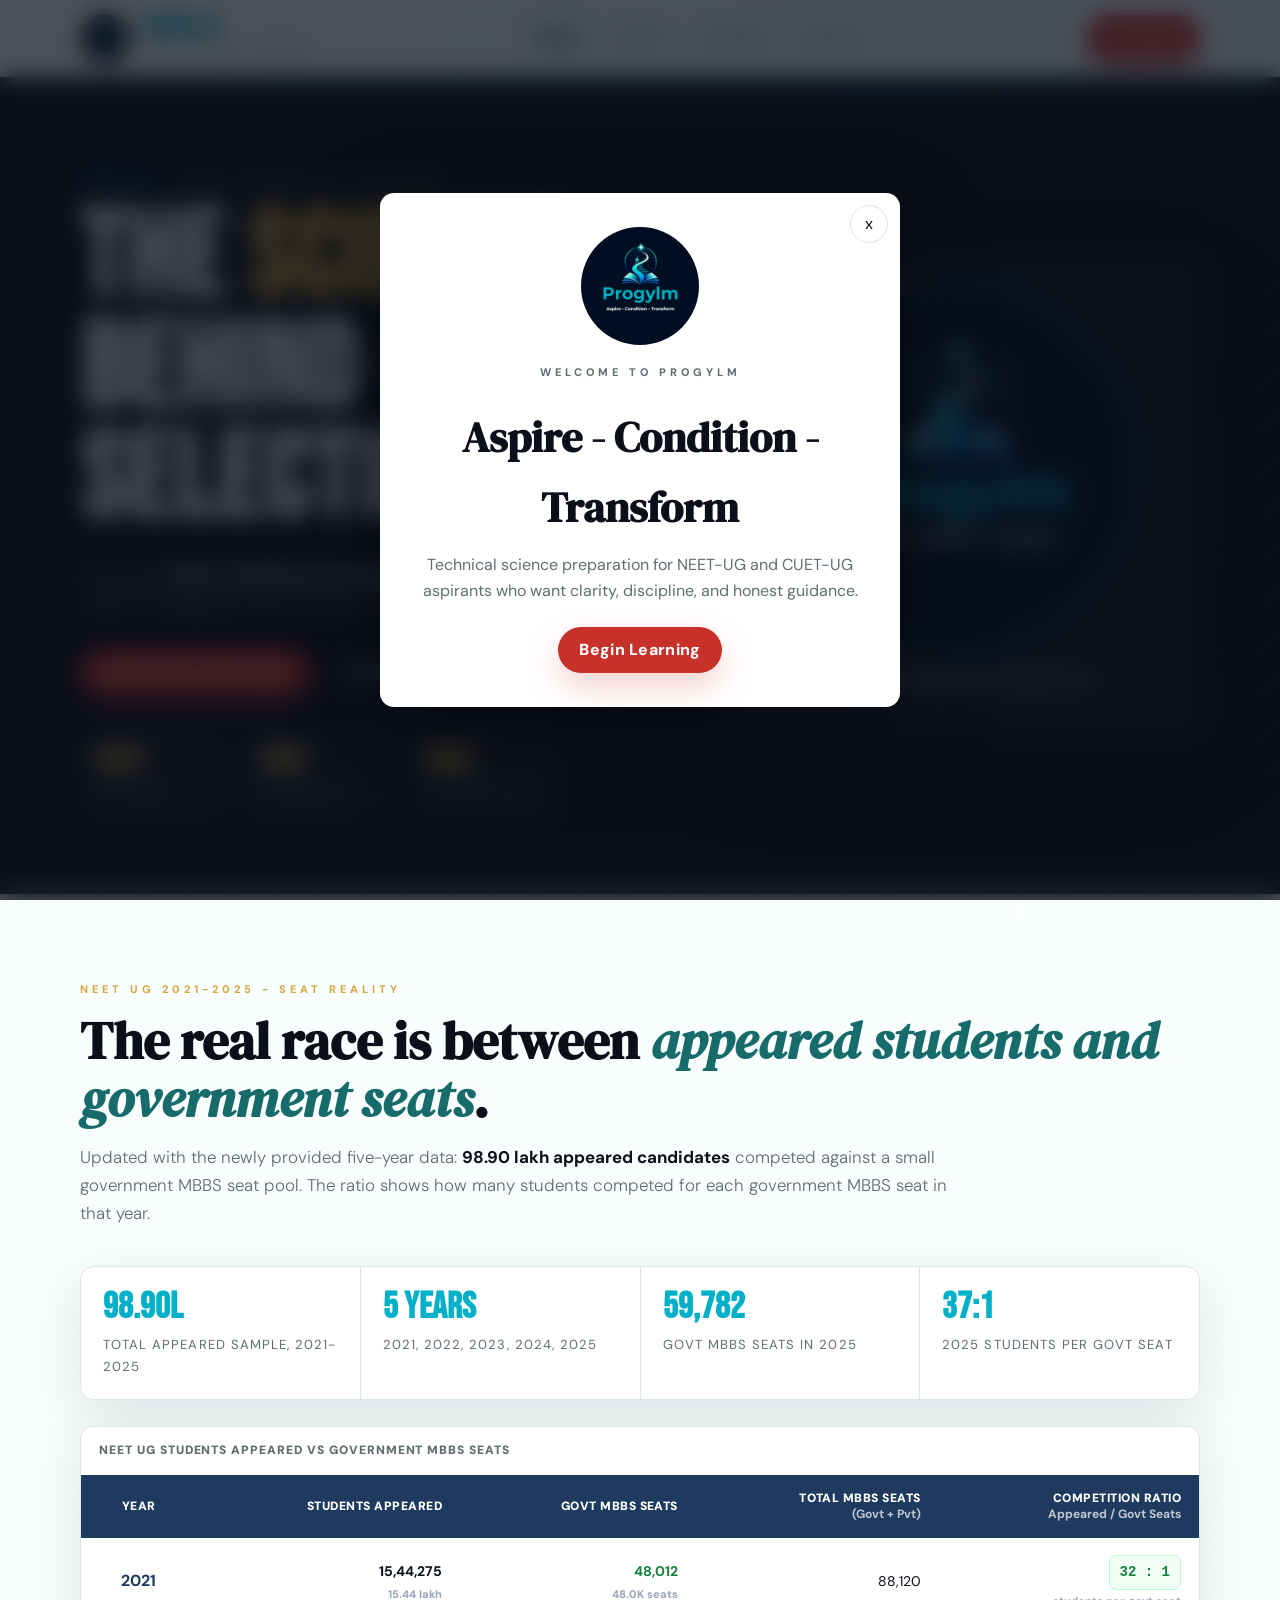
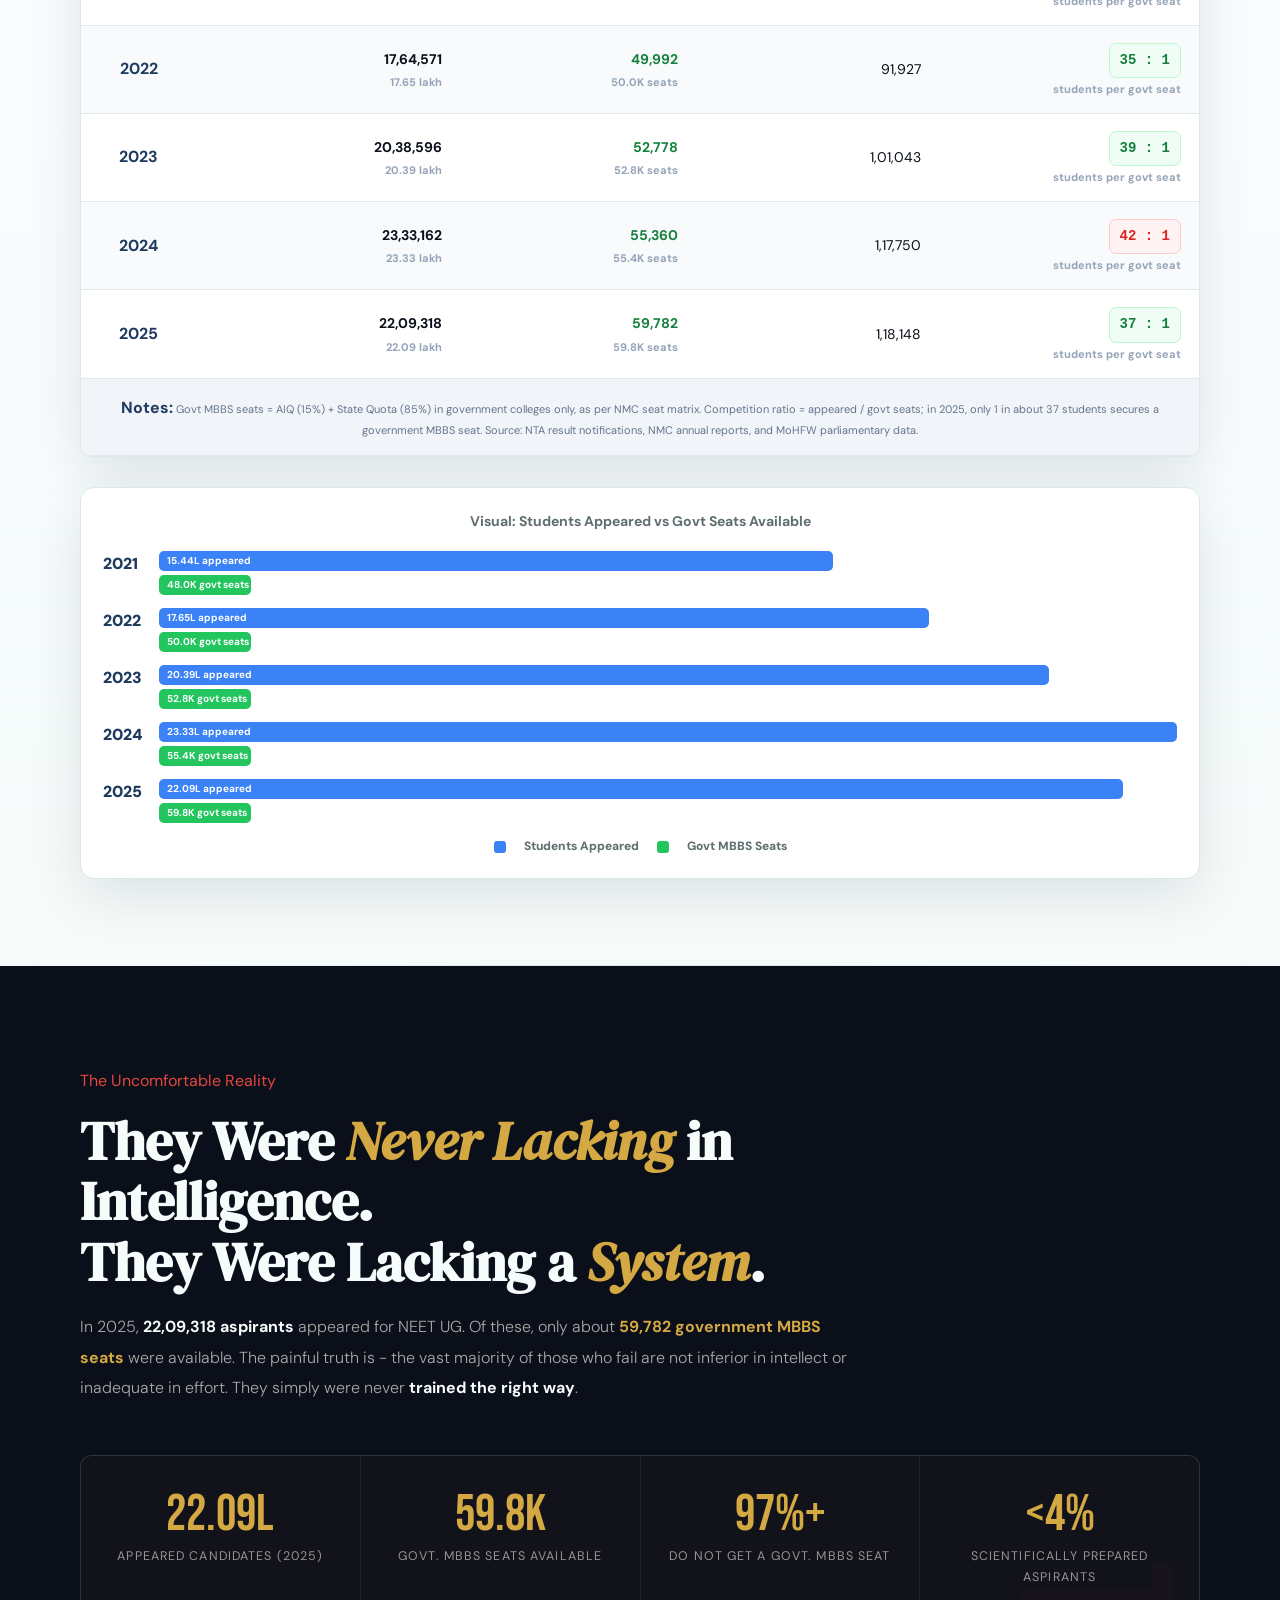
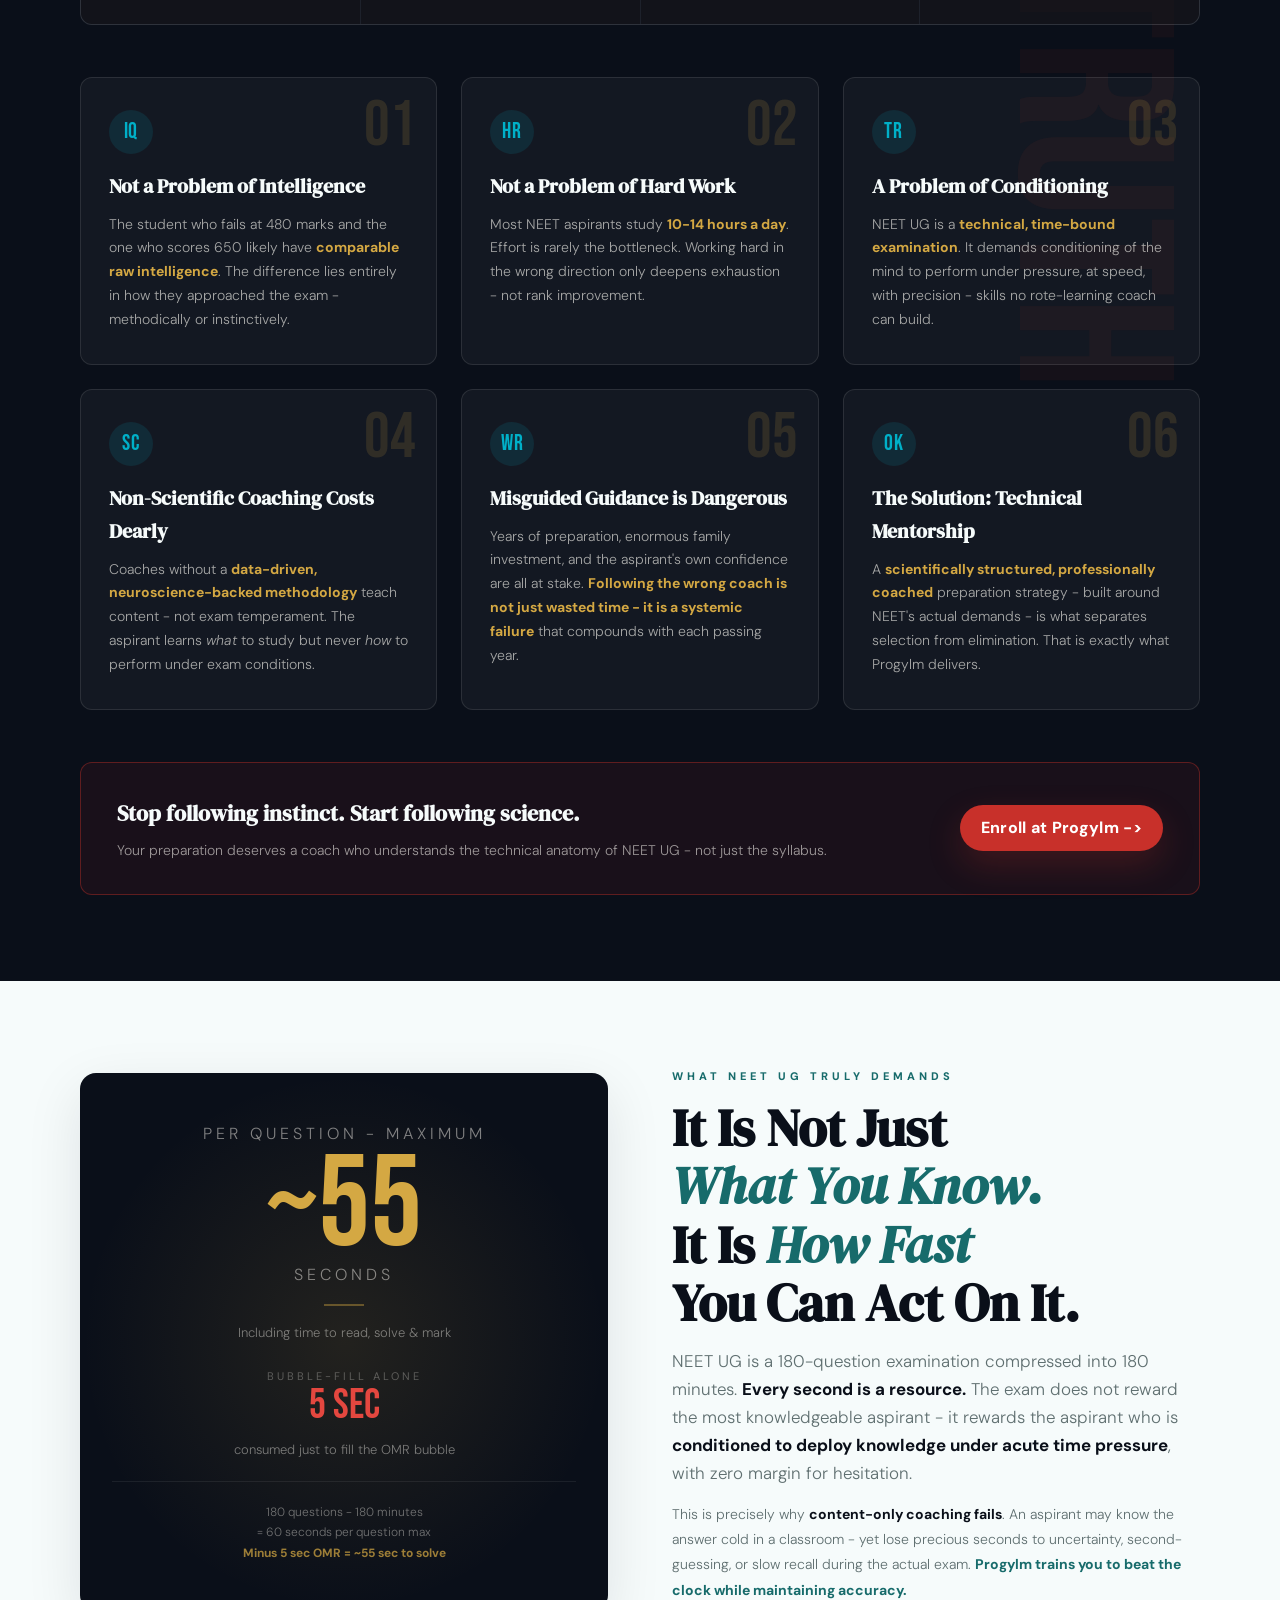
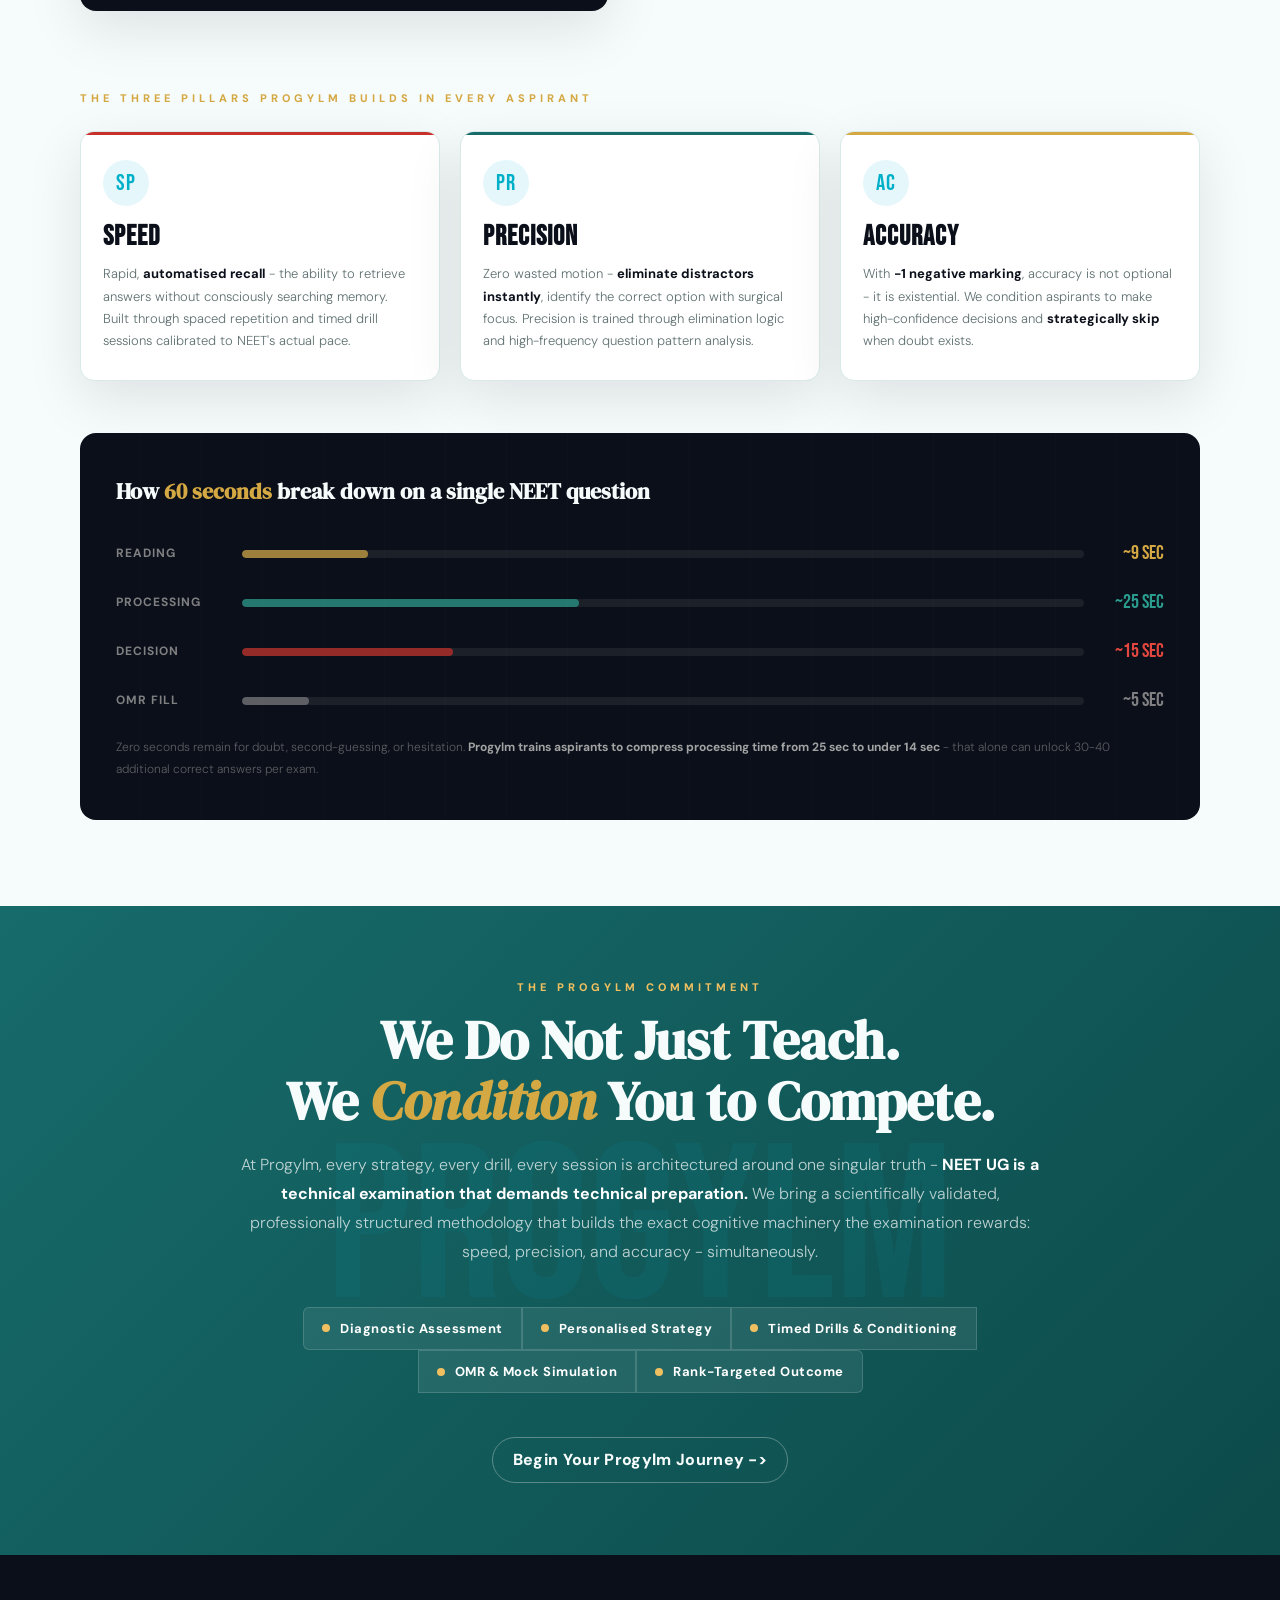
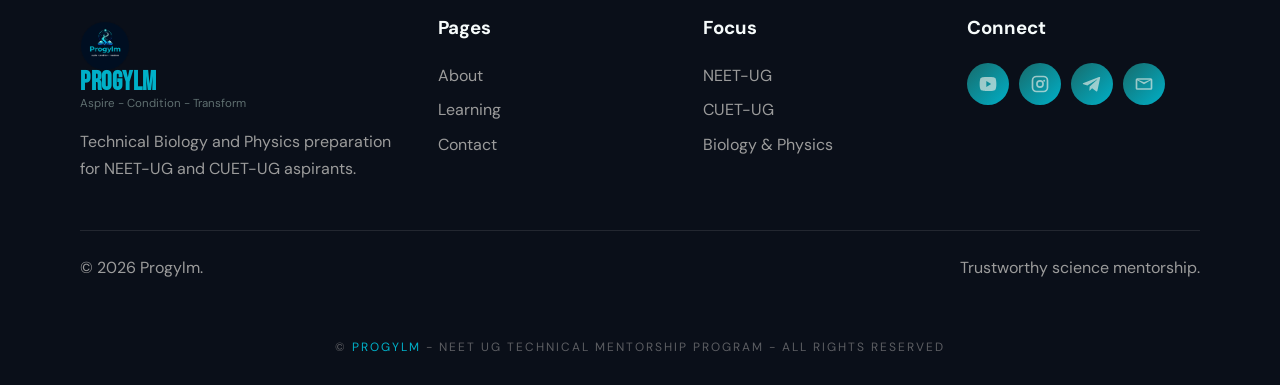
==== commit 2ca3fd0d: "Add files via upload" ====
--- a/index.html
+++ b/index.html
@@ -45,7 +45,7 @@
         <a class="nav-link" href="notes.html">Learning</a>
         <a class="nav-link" href="contact.html">Contact</a>
       </div>
-      <div class="nav-actions"><a class="btn-primary" href="https://www.youtube.com/" target="_blank" rel="noopener">YouTube</a></div>
+      <div class="nav-actions"><a class="btn-primary" href="https://www.youtube.com/@ProgylmNEET" target="_blank" rel="noopener">YouTube</a></div>
     </nav>
   </header>
 
@@ -57,7 +57,7 @@
           <h1 class="hero-title">The <span>Science</span><br>Behind<br>Selection</h1>
           <p class="hero-sub">Every year, <strong>lakhs of hardworking aspirants</strong> fall short - not because of a lack of intelligence, but because of a lack of <strong>the right system</strong>.</p>
           <div class="hero-actions">
-            <a class="btn-primary" href="https://www.youtube.com/" target="_blank" rel="noopener">Learn Free on YouTube</a>
+            <a class="btn-primary" href="https://www.youtube.com/@ProgylmNEET" target="_blank" rel="noopener">Learn Free on YouTube</a>
             <a class="btn-outline" href="notes.html">View Learning Method</a>
           </div>
           <div class="hero-proof">
@@ -73,136 +73,87 @@
       </div>
     </section>
 
-    <section class="section marks-section neet-distribution-section">
+    <section class="section marks-section neet-seats-section">
       <div class="container">
         <div class="section-head reveal">
-          <p class="section-eyebrow">NEET UG 2021-2025 - Marks Distribution</p>
-          <h2 class="section-title">A larger sample shows <em>where aspirants actually stand</em>.</h2>
-          <p class="section-lead">This table incorporates the uploaded year-wise distribution model and expands the earlier marks slab into a broader sample: <strong>98.90 lakh appeared candidates across five NEET UG sessions</strong>. Counts are shown by marks slab, year, sample size, and percentage share.</p>
+          <p class="section-eyebrow">NEET UG 2021-2025 - Seat Reality</p>
+          <h2 class="section-title">The real race is between <em>appeared students and government seats</em>.</h2>
+          <p class="section-lead">Updated with the newly provided five-year data: <strong>98.90 lakh appeared candidates</strong> competed against a small government MBBS seat pool. The ratio shows how many students competed for each government MBBS seat in that year.</p>
         </div>
 
         <div class="neet-sample-grid reveal" aria-label="NEET UG sample size summary">
           <div><strong>98.90L</strong><span>Total appeared sample, 2021-2025</span></div>
           <div><strong>5 Years</strong><span>2021, 2022, 2023, 2024, 2025</span></div>
-          <div><strong>100 Marks</strong><span>Each distribution slab width</span></div>
-          <div><strong>AIR Method</strong><span>Rank boundary difference estimate</span></div>
-        </div>
-
-        <div class="year-filter reveal" aria-label="Filter table by year">
-          <button class="year-pill active" type="button" data-year-filter="all">All Years</button>
-          <button class="year-pill" type="button" data-year-filter="2021">2021</button>
-          <button class="year-pill" type="button" data-year-filter="2022">2022</button>
-          <button class="year-pill" type="button" data-year-filter="2023">2023</button>
-          <button class="year-pill" type="button" data-year-filter="2024">2024</button>
-          <button class="year-pill" type="button" data-year-filter="2025">2025</button>
+          <div><strong>59,782</strong><span>Govt MBBS seats in 2025</span></div>
+          <div><strong>37:1</strong><span>2025 students per govt seat</span></div>
         </div>
 
         <div class="slab-wrapper neet-table-wrap reveal">
-          <table class="neet-sampling-table">
-            <caption>NEET UG marks distribution by appeared sample size and year</caption>
+          <table class="neet-seats-table">
+            <caption>NEET UG students appeared vs government MBBS seats</caption>
             <thead>
               <tr>
-                <th scope="col" rowspan="2">Marks Slab</th>
-                <th scope="col" rowspan="2">Performance Tier</th>
-                <th scope="colgroup" colspan="2" data-year-cell="2021">2021 <span>n=15,44,275 appeared | Gen cutoff 138</span></th>
-                <th scope="colgroup" colspan="2" data-year-cell="2022">2022 <span>n=17,64,571 appeared | Gen cutoff 117</span></th>
-                <th scope="colgroup" colspan="2" data-year-cell="2023">2023 <span>n=20,38,596 appeared | Gen cutoff 137</span></th>
-                <th scope="colgroup" colspan="2" data-year-cell="2024">2024 <span>n=23,33,162 appeared | Gen cutoff 164</span></th>
-                <th scope="colgroup" colspan="2" data-year-cell="2025">2025 <span>n=22,09,318 appeared | Gen cutoff 144</span></th>
-              </tr>
-              <tr>
-                <th data-year-cell="2021">Students</th><th data-year-cell="2021">% Sample</th>
-                <th data-year-cell="2022">Students</th><th data-year-cell="2022">% Sample</th>
-                <th data-year-cell="2023">Students</th><th data-year-cell="2023">% Sample</th>
-                <th data-year-cell="2024">Students</th><th data-year-cell="2024">% Sample</th>
-                <th data-year-cell="2025">Students</th><th data-year-cell="2025">% Sample</th>
+                <th scope="col">Year</th>
+                <th scope="col">Students Appeared</th>
+                <th scope="col">Govt MBBS Seats</th>
+                <th scope="col">Total MBBS Seats<br><span>(Govt + Pvt)</span></th>
+                <th scope="col">Competition Ratio<br><span>Appeared / Govt Seats</span></th>
               </tr>
             </thead>
             <tbody>
               <tr>
-                <td><span class="slab-range neet-tier-elite">601-720</span></td><td><span class="tier-badge neet-tier-elite">Elite</span></td>
-                <td data-year-cell="2021">8,504</td><td data-year-cell="2021"><span class="pct-badge neet-tier-elite">0.6%</span></td>
-                <td data-year-cell="2022">24,354</td><td data-year-cell="2022"><span class="pct-badge neet-tier-elite">1.4%</span></td>
-                <td data-year-cell="2023">49,502</td><td data-year-cell="2023"><span class="pct-badge neet-tier-elite">2.4%</span></td>
-                <td data-year-cell="2024">29,920</td><td data-year-cell="2024"><span class="pct-badge neet-tier-elite">1.3%</span></td>
-                <td data-year-cell="2025">1,382</td><td data-year-cell="2025"><span class="pct-badge neet-tier-elite">0.1%</span></td>
-              </tr>
-              <tr>
-                <td><span class="slab-range neet-tier-very-good">501-600</span></td><td><span class="tier-badge neet-tier-very-good">Very Good</span></td>
-                <td data-year-cell="2021">45,946</td><td data-year-cell="2021"><span class="pct-badge neet-tier-very-good">3.0%</span></td>
-                <td data-year-cell="2022">59,796</td><td data-year-cell="2022"><span class="pct-badge neet-tier-very-good">3.4%</span></td>
-                <td data-year-cell="2023">58,534</td><td data-year-cell="2023"><span class="pct-badge neet-tier-very-good">2.9%</span></td>
-                <td data-year-cell="2024">2,27,624</td><td data-year-cell="2024"><span class="pct-badge neet-tier-very-good">9.8%</span></td>
-                <td data-year-cell="2025">71,437</td><td data-year-cell="2025"><span class="pct-badge neet-tier-very-good">3.2%</span></td>
-              </tr>
-              <tr>
-                <td><span class="slab-range neet-tier-good">401-500</span></td><td><span class="tier-badge neet-tier-good">Good</span></td>
-                <td data-year-cell="2021">1,93,050</td><td data-year-cell="2021"><span class="pct-badge neet-tier-good">12.5%</span></td>
-                <td data-year-cell="2022">2,52,450</td><td data-year-cell="2022"><span class="pct-badge neet-tier-good">14.3%</span></td>
-                <td data-year-cell="2023">1,31,207</td><td data-year-cell="2023"><span class="pct-badge neet-tier-good">6.4%</span></td>
-                <td data-year-cell="2024">3,08,000</td><td data-year-cell="2024"><span class="pct-badge neet-tier-good">13.2%</span></td>
-                <td data-year-cell="2025">2,73,397</td><td data-year-cell="2025"><span class="pct-badge neet-tier-good">12.4%</span></td>
-              </tr>
-              <tr>
-                <td><span class="slab-range neet-tier-average">301-400</span></td><td><span class="tier-badge neet-tier-average">Average</span></td>
-                <td data-year-cell="2021">2,27,700</td><td data-year-cell="2021"><span class="pct-badge neet-tier-average">14.7%</span></td>
-                <td data-year-cell="2022">2,37,600</td><td data-year-cell="2022"><span class="pct-badge neet-tier-average">13.5%</span></td>
-                <td data-year-cell="2023">80,235</td><td data-year-cell="2023"><span class="pct-badge neet-tier-average">3.9%</span></td>
-                <td data-year-cell="2024">2,38,696</td><td data-year-cell="2024"><span class="pct-badge neet-tier-average">10.2%</span></td>
-                <td data-year-cell="2025">2,36,189</td><td data-year-cell="2025"><span class="pct-badge neet-tier-average">10.7%</span></td>
-              </tr>
-              <tr>
-                <td><span class="slab-range neet-tier-below">201-300</span></td><td><span class="tier-badge neet-tier-below">Below Avg</span></td>
-                <td data-year-cell="2021">4,15,800</td><td data-year-cell="2021"><span class="pct-badge neet-tier-below">26.9%</span></td>
-                <td data-year-cell="2022">4,65,300</td><td data-year-cell="2022"><span class="pct-badge neet-tier-below">26.4%</span></td>
-                <td data-year-cell="2023">3,24,025</td><td data-year-cell="2023"><span class="pct-badge neet-tier-below">15.9%</span></td>
-                <td data-year-cell="2024">4,33,282</td><td data-year-cell="2024"><span class="pct-badge neet-tier-below">18.6%</span></td>
-                <td data-year-cell="2025">4,55,400</td><td data-year-cell="2025"><span class="pct-badge neet-tier-below">20.6%</span></td>
-              </tr>
-              <tr>
-                <td><span class="slab-range neet-tier-low">101-200</span></td><td><span class="tier-badge neet-tier-low">Low</span></td>
-                <td data-year-cell="2021">6,45,759</td><td data-year-cell="2021"><span class="pct-badge neet-tier-low">41.8%</span></td>
-                <td data-year-cell="2022">4,84,697</td><td data-year-cell="2022"><span class="pct-badge neet-tier-low">27.5%</span></td>
-                <td data-year-cell="2023">4,95,976</td><td data-year-cell="2023"><span class="pct-badge neet-tier-low">24.3%</span></td>
-                <td data-year-cell="2024">65,853</td><td data-year-cell="2024"><span class="pct-badge neet-tier-low">2.8%</span></td>
-                <td data-year-cell="2025">1,86,531</td><td data-year-cell="2025"><span class="pct-badge neet-tier-low">8.4%</span></td>
-              </tr>
-              <tr class="below-cutoff-row">
-                <td><span class="slab-range neet-tier-very-low">0-100</span></td><td><span class="tier-badge neet-tier-very-low">Very Low</span></td>
-                <td data-year-cell="2021">0</td><td data-year-cell="2021"><span class="pct-badge neet-tier-very-low">0.0%</span></td>
-                <td data-year-cell="2022">0</td><td data-year-cell="2022"><span class="pct-badge neet-tier-very-low">0.0%</span></td>
-                <td data-year-cell="2023">0</td><td data-year-cell="2023"><span class="pct-badge neet-tier-very-low">0.0%</span></td>
-                <td data-year-cell="2024">0</td><td data-year-cell="2024"><span class="pct-badge neet-tier-very-low">0.0%</span></td>
-                <td data-year-cell="2025">0</td><td data-year-cell="2025"><span class="pct-badge neet-tier-very-low">0.0%</span></td>
-              </tr>
-              <tr class="qualified-row">
-                <td><strong>Qualified Total</strong></td><td>Above cutoff model</td>
-                <td data-year-cell="2021"><strong>8,91,000</strong></td><td data-year-cell="2021"><span>57.7%</span></td>
-                <td data-year-cell="2022"><strong>10,39,500</strong></td><td data-year-cell="2022"><span>58.9%</span></td>
-                <td data-year-cell="2023"><strong>6,43,503</strong></td><td data-year-cell="2023"><span>31.6%</span></td>
-                <td data-year-cell="2024"><strong>12,37,522</strong></td><td data-year-cell="2024"><span>53.0%</span></td>
-                <td data-year-cell="2025"><strong>10,37,805</strong></td><td data-year-cell="2025"><span>47.0%</span></td>
-              </tr>
-              <tr class="below-total-row">
-                <td><strong>Below Cutoff</strong></td><td>Did not qualify model</td>
-                <td data-year-cell="2021"><strong>6,53,275</strong></td><td data-year-cell="2021"><span>42.3%</span></td>
-                <td data-year-cell="2022"><strong>7,25,071</strong></td><td data-year-cell="2022"><span>41.1%</span></td>
-                <td data-year-cell="2023"><strong>13,95,093</strong></td><td data-year-cell="2023"><span>68.4%</span></td>
-                <td data-year-cell="2024"><strong>10,95,640</strong></td><td data-year-cell="2024"><span>47.0%</span></td>
-                <td data-year-cell="2025"><strong>11,71,513</strong></td><td data-year-cell="2025"><span>53.0%</span></td>
+                <td><strong>2021</strong></td>
+                <td><strong>15,44,275</strong><span>15.44 lakh</span></td>
+                <td><strong class="seat-count">48,012</strong><span>48.0K seats</span></td>
+                <td>88,120</td>
+                <td><span class="ratio-badge">32 : 1</span><small>students per govt seat</small></td>
+              </tr>
+              <tr>
+                <td><strong>2022</strong></td>
+                <td><strong>17,64,571</strong><span>17.65 lakh</span></td>
+                <td><strong class="seat-count">49,992</strong><span>50.0K seats</span></td>
+                <td>91,927</td>
+                <td><span class="ratio-badge">35 : 1</span><small>students per govt seat</small></td>
+              </tr>
+              <tr>
+                <td><strong>2023</strong></td>
+                <td><strong>20,38,596</strong><span>20.39 lakh</span></td>
+                <td><strong class="seat-count">52,778</strong><span>52.8K seats</span></td>
+                <td>1,01,043</td>
+                <td><span class="ratio-badge">39 : 1</span><small>students per govt seat</small></td>
+              </tr>
+              <tr>
+                <td><strong>2024</strong></td>
+                <td><strong>23,33,162</strong><span>23.33 lakh</span></td>
+                <td><strong class="seat-count">55,360</strong><span>55.4K seats</span></td>
+                <td>1,17,750</td>
+                <td><span class="ratio-badge is-high">42 : 1</span><small>students per govt seat</small></td>
+              </tr>
+              <tr>
+                <td><strong>2025</strong></td>
+                <td><strong>22,09,318</strong><span>22.09 lakh</span></td>
+                <td><strong class="seat-count">59,782</strong><span>59.8K seats</span></td>
+                <td>1,18,148</td>
+                <td><span class="ratio-badge">37 : 1</span><small>students per govt seat</small></td>
               </tr>
             </tbody>
+            <tfoot>
+              <tr>
+                <td colspan="5"><strong>Notes:</strong> Govt MBBS seats = AIQ (15%) + State Quota (85%) in government colleges only, as per NMC seat matrix. Competition ratio = appeared / govt seats; in 2025, only 1 in about 37 students secures a government MBBS seat. Source: NTA result notifications, NMC annual reports, and MoHFW parliamentary data.</td>
+              </tr>
+            </tfoot>
           </table>
         </div>
 
-        <div class="distribution-bars reveal" aria-label="Percentage distribution visual summary">
-          <div class="distribution-year"><h3>2021</h3><span style="--w:0.6%" class="bar elite"><b>601-720</b><em>0.6%</em></span><span style="--w:3.0%" class="bar very-good"><b>501-600</b><em>3.0%</em></span><span style="--w:12.5%" class="bar good"><b>401-500</b><em>12.5%</em></span><span style="--w:14.7%" class="bar average"><b>301-400</b><em>14.7%</em></span><span style="--w:26.9%" class="bar below"><b>201-300</b><em>26.9%</em></span><span style="--w:41.8%" class="bar low"><b>101-200</b><em>41.8%</em></span><span style="--w:0.0%" class="bar very-low"><b>0-100</b><em>0.0%</em></span></div>
-          <div class="distribution-year"><h3>2022</h3><span style="--w:1.4%" class="bar elite"><b>601-720</b><em>1.4%</em></span><span style="--w:3.4%" class="bar very-good"><b>501-600</b><em>3.4%</em></span><span style="--w:14.3%" class="bar good"><b>401-500</b><em>14.3%</em></span><span style="--w:13.5%" class="bar average"><b>301-400</b><em>13.5%</em></span><span style="--w:26.4%" class="bar below"><b>201-300</b><em>26.4%</em></span><span style="--w:27.5%" class="bar low"><b>101-200</b><em>27.5%</em></span><span style="--w:0.0%" class="bar very-low"><b>0-100</b><em>0.0%</em></span></div>
-          <div class="distribution-year"><h3>2023</h3><span style="--w:2.4%" class="bar elite"><b>601-720</b><em>2.4%</em></span><span style="--w:2.9%" class="bar very-good"><b>501-600</b><em>2.9%</em></span><span style="--w:6.4%" class="bar good"><b>401-500</b><em>6.4%</em></span><span style="--w:3.9%" class="bar average"><b>301-400</b><em>3.9%</em></span><span style="--w:15.9%" class="bar below"><b>201-300</b><em>15.9%</em></span><span style="--w:24.3%" class="bar low"><b>101-200</b><em>24.3%</em></span><span style="--w:0.0%" class="bar very-low"><b>0-100</b><em>0.0%</em></span></div>
-          <div class="distribution-year"><h3>2024</h3><span style="--w:1.3%" class="bar elite"><b>601-720</b><em>1.3%</em></span><span style="--w:9.8%" class="bar very-good"><b>501-600</b><em>9.8%</em></span><span style="--w:13.2%" class="bar good"><b>401-500</b><em>13.2%</em></span><span style="--w:10.2%" class="bar average"><b>301-400</b><em>10.2%</em></span><span style="--w:18.6%" class="bar below"><b>201-300</b><em>18.6%</em></span><span style="--w:2.8%" class="bar low"><b>101-200</b><em>2.8%</em></span><span style="--w:0.0%" class="bar very-low"><b>0-100</b><em>0.0%</em></span></div>
-          <div class="distribution-year"><h3>2025</h3><span style="--w:0.1%" class="bar elite"><b>601-720</b><em>0.1%</em></span><span style="--w:3.2%" class="bar very-good"><b>501-600</b><em>3.2%</em></span><span style="--w:12.4%" class="bar good"><b>401-500</b><em>12.4%</em></span><span style="--w:10.7%" class="bar average"><b>301-400</b><em>10.7%</em></span><span style="--w:20.6%" class="bar below"><b>201-300</b><em>20.6%</em></span><span style="--w:8.4%" class="bar low"><b>101-200</b><em>8.4%</em></span><span style="--w:0.0%" class="bar very-low"><b>0-100</b><em>0.0%</em></span></div>
-        </div>
-        <p class="slab-note"><span>*</span> Data note: NTA does not publish grouped slab counts. Student counts are derived using the rank-difference method: subtracting AIR at slab boundaries sourced from official NTA result PDFs and the uploaded table reference. Figures are approximate and useful for trend reading, not counselling decisions. Lower slabs may fall below or partially overlap the General category qualifying cutoff. 2024 figures remain unusual at the top end due to the grace-mark controversy and unusually high 720-score clustering.</p>
+        <div class="seat-bars reveal" aria-label="Students appeared vs government seats visual summary">
+          <h3>Visual: Students Appeared vs Govt Seats Available</h3>
+          <div class="seat-bar-row"><span>2021</span><div><b class="appeared-bar" style="--w:66.2%">15.44L appeared</b><b class="govt-bar" style="--w:2.1%">48.0K govt seats</b></div></div>
+          <div class="seat-bar-row"><span>2022</span><div><b class="appeared-bar" style="--w:75.6%">17.65L appeared</b><b class="govt-bar" style="--w:2.1%">50.0K govt seats</b></div></div>
+          <div class="seat-bar-row"><span>2023</span><div><b class="appeared-bar" style="--w:87.4%">20.39L appeared</b><b class="govt-bar" style="--w:2.3%">52.8K govt seats</b></div></div>
+          <div class="seat-bar-row"><span>2024</span><div><b class="appeared-bar" style="--w:100%">23.33L appeared</b><b class="govt-bar" style="--w:2.4%">55.4K govt seats</b></div></div>
+          <div class="seat-bar-row"><span>2025</span><div><b class="appeared-bar" style="--w:94.7%">22.09L appeared</b><b class="govt-bar" style="--w:2.6%">59.8K govt seats</b></div></div>
+          <p><span class="legend-blue"></span>Students Appeared <span class="legend-green"></span>Govt MBBS Seats</p>
+        </div>
       </div>
     </section>
 
@@ -212,12 +163,12 @@
       <div class="container truth-inner">
         <p class="truth-eyebrow">The Uncomfortable Reality</p>
         <h2 class="truth-title">They Were <em>Never Lacking</em> in Intelligence.<br>They Were Lacking a <em>System</em>.</h2>
-        <p class="truth-copy">Every year, over <strong>12 lakh aspirants</strong> sit for NEET UG. Of these, barely <strong>70,000 students</strong> secure a government MBBS seat. The painful truth is - the vast majority of those who fail are not inferior in intellect or inadequate in effort. They simply were never <strong>trained the right way</strong>.</p>
+        <p class="truth-copy">In 2025, <strong>22,09,318 aspirants</strong> appeared for NEET UG. Of these, only about <strong>59,782 government MBBS seats</strong> were available. The painful truth is - the vast majority of those who fail are not inferior in intellect or inadequate in effort. They simply were never <strong>trained the right way</strong>.</p>
 
         <div class="stat-highlight reveal">
-          <div class="stat-cell"><div class="stat-num">24L+</div><div class="stat-label">Registered Candidates (2024)</div></div>
-          <div class="stat-cell"><div class="stat-num">~70K</div><div class="stat-label">Govt. MBBS Seats Available</div></div>
-          <div class="stat-cell"><div class="stat-num">95%</div><div class="stat-label">Do Not Get a Govt. MBBS Seat</div></div>
+          <div class="stat-cell"><div class="stat-num">22.09L</div><div class="stat-label">Appeared Candidates (2025)</div></div>
+          <div class="stat-cell"><div class="stat-num">59.8K</div><div class="stat-label">Govt. MBBS Seats Available</div></div>
+          <div class="stat-cell"><div class="stat-num">97%+</div><div class="stat-label">Do Not Get a Govt. MBBS Seat</div></div>
           <div class="stat-cell"><div class="stat-num">&lt;4%</div><div class="stat-label">Scientifically Prepared Aspirants</div></div>
         </div>
 
@@ -235,7 +186,7 @@
             <h3>Stop following instinct. Start following science.</h3>
             <p>Your preparation deserves a coach who understands the technical anatomy of NEET UG - not just the syllabus.</p>
           </div>
-          <a class="btn-primary" href="https://www.youtube.com/" target="_blank" rel="noopener">Enroll at Progylm -></a>
+          <a class="btn-primary" href="https://www.youtube.com/@ProgylmNEET" target="_blank" rel="noopener">Enroll at Progylm -></a>
         </div>
       </div>
     </section>
@@ -245,14 +196,14 @@
         <div class="demand-hero-row">
           <div class="clock-visual reveal">
             <div class="clock-unit">Per Question - Maximum</div>
-            <div class="clock-big">~50</div>
+            <div class="clock-big">~55</div>
             <div class="clock-unit">seconds</div>
             <div class="clock-divider"></div>
             <div class="clock-caption">Including time to read, solve & mark</div>
             <div class="clock-mini-label">Bubble-fill alone</div>
             <div class="clock-sub-stat">5 sec</div>
             <div class="clock-caption">consumed just to fill the OMR bubble</div>
-            <div class="clock-note">180 questions - 180 minutes<br>= 60 seconds per question max<br><strong>Minus 5 sec OMR = ~50-55 sec to solve</strong></div>
+            <div class="clock-note">180 questions - 180 minutes<br>= 60 seconds per question max<br><strong>Minus 5 sec OMR = ~55 sec to solve</strong></div>
           </div>
 
           <div class="demand-right reveal">
@@ -293,7 +244,7 @@
           <div class="p-step"><span class="p-step-dot"></span>OMR & Mock Simulation</div>
           <div class="p-step"><span class="p-step-dot"></span>Rank-Targeted Outcome</div>
         </div>
-        <a class="btn-outline" href="https://www.youtube.com/" target="_blank" rel="noopener">Begin Your Progylm Journey -></a>
+        <a class="btn-outline" href="https://www.youtube.com/@ProgylmNEET" target="_blank" rel="noopener">Begin Your Progylm Journey -></a>
       </div>
     </section>
   </main>
@@ -303,7 +254,7 @@
       <div><a class="brand protected-brand" href="index.html"><img class="brand-logo" src="assets/images/PROGYLM.jpeg" alt="Progylm logo" draggable="false"><span><strong>Progylm</strong><small>Aspire - Condition - Transform</small></span></a><p>Technical Biology and Physics preparation for NEET-UG and CUET-UG aspirants.</p></div>
       <div><h3>Pages</h3><a href="about.html">About</a><a href="notes.html">Learning</a><a href="contact.html">Contact</a></div>
       <div><h3>Focus</h3><a href="notes.html">NEET-UG</a><a href="notes.html">CUET-UG</a><a href="notes.html">Biology & Physics</a></div>
-      <div><h3>Connect</h3><div class="social-links"><a href="https://www.youtube.com/" target="_blank" rel="noopener" aria-label="YouTube"><svg class="social-icon" viewBox="0 0 24 24" aria-hidden="true"><path d="M21.6 7.2s-.2-1.7-.9-2.4c-.9-.9-1.9-.9-2.4-1C15 3.5 12 3.5 12 3.5s-3 0-6.3.3c-.5.1-1.5.1-2.4 1-.7.7-.9 2.4-.9 2.4S2 9.1 2 11v1.8c0 1.9.4 3.8.4 3.8s.2 1.7.9 2.4c.9.9 2.1.9 2.6 1 1.9.2 6.1.3 6.1.3s3 0 6.3-.3c.5-.1 1.5-.1 2.4-1 .7-.7.9-2.4.9-2.4s.4-1.9.4-3.8V11c0-1.9-.4-3.8-.4-3.8ZM10 15.5v-7l5.8 3.5L10 15.5Z"></path></svg></a><a href="https://www.instagram.com/" target="_blank" rel="noopener" aria-label="Instagram"><svg class="social-icon" viewBox="0 0 24 24" aria-hidden="true"><path d="M7.8 2h8.4A5.8 5.8 0 0 1 22 7.8v8.4a5.8 5.8 0 0 1-5.8 5.8H7.8A5.8 5.8 0 0 1 2 16.2V7.8A5.8 5.8 0 0 1 7.8 2Zm0 2A3.8 3.8 0 0 0 4 7.8v8.4A3.8 3.8 0 0 0 7.8 20h8.4a3.8 3.8 0 0 0 3.8-3.8V7.8A3.8 3.8 0 0 0 16.2 4H7.8Zm4.2 3.3a4.7 4.7 0 1 1 0 9.4 4.7 4.7 0 0 1 0-9.4Zm0 2a2.7 2.7 0 1 0 0 5.4 2.7 2.7 0 0 0 0-5.4Zm5-2.3a1.1 1.1 0 1 1 0 2.2 1.1 1.1 0 0 1 0-2.2Z"></path></svg></a><a href="https://t.me/progylm" target="_blank" rel="noopener" aria-label="Telegram"><svg class="social-icon" viewBox="0 0 24 24" aria-hidden="true"><path d="M21.8 4.4 18.5 20c-.2 1-.8 1.2-1.6.7l-4.8-3.5-2.3 2.2c-.3.3-.5.5-1 .5l.4-4.9 8.9-8c.4-.4-.1-.6-.6-.2L6.4 13.7 1.7 12.2c-1-.3-1-1 .2-1.5L20.4 3.6c.8-.3 1.6.2 1.4.8Z"></path></svg></a><a href="mailto:hello@progylm.com" aria-label="Email"><svg class="social-icon" viewBox="0 0 24 24" aria-hidden="true"><path d="M4 5h16a2 2 0 0 1 2 2v10a2 2 0 0 1-2 2H4a2 2 0 0 1-2-2V7a2 2 0 0 1 2-2Zm8 7.2L4 7.6V17h16V7.6l-8 4.6Zm0-2.3L19.2 7H4.8L12 9.9Z"></path></svg></a></div></div>
+      <div><h3>Connect</h3><div class="social-links"><a href="https://www.youtube.com/@ProgylmNEET" target="_blank" rel="noopener" aria-label="YouTube"><svg class="social-icon" viewBox="0 0 24 24" aria-hidden="true"><path d="M21.6 7.2s-.2-1.7-.9-2.4c-.9-.9-1.9-.9-2.4-1C15 3.5 12 3.5 12 3.5s-3 0-6.3.3c-.5.1-1.5.1-2.4 1-.7.7-.9 2.4-.9 2.4S2 9.1 2 11v1.8c0 1.9.4 3.8.4 3.8s.2 1.7.9 2.4c.9.9 2.1.9 2.6 1 1.9.2 6.1.3 6.1.3s3 0 6.3-.3c.5-.1 1.5-.1 2.4-1 .7-.7.9-2.4.9-2.4s.4-1.9.4-3.8V11c0-1.9-.4-3.8-.4-3.8ZM10 15.5v-7l5.8 3.5L10 15.5Z"></path></svg></a><a href="https://www.instagram.com/progylm/" target="_blank" rel="noopener" aria-label="Instagram"><svg class="social-icon" viewBox="0 0 24 24" aria-hidden="true"><path d="M7.8 2h8.4A5.8 5.8 0 0 1 22 7.8v8.4a5.8 5.8 0 0 1-5.8 5.8H7.8A5.8 5.8 0 0 1 2 16.2V7.8A5.8 5.8 0 0 1 7.8 2Zm0 2A3.8 3.8 0 0 0 4 7.8v8.4A3.8 3.8 0 0 0 7.8 20h8.4a3.8 3.8 0 0 0 3.8-3.8V7.8A3.8 3.8 0 0 0 16.2 4H7.8Zm4.2 3.3a4.7 4.7 0 1 1 0 9.4 4.7 4.7 0 0 1 0-9.4Zm0 2a2.7 2.7 0 1 0 0 5.4 2.7 2.7 0 0 0 0-5.4Zm5-2.3a1.1 1.1 0 1 1 0 2.2 1.1 1.1 0 0 1 0-2.2Z"></path></svg></a><a href="https://t.me/progylmNEET" target="_blank" rel="noopener" aria-label="Telegram"><svg class="social-icon" viewBox="0 0 24 24" aria-hidden="true"><path d="M21.8 4.4 18.5 20c-.2 1-.8 1.2-1.6.7l-4.8-3.5-2.3 2.2c-.3.3-.5.5-1 .5l.4-4.9 8.9-8c.4-.4-.1-.6-.6-.2L6.4 13.7 1.7 12.2c-1-.3-1-1 .2-1.5L20.4 3.6c.8-.3 1.6.2 1.4.8Z"></path></svg></a><a href="mailto:progylmed@gmail.com" aria-label="Email"><svg class="social-icon" viewBox="0 0 24 24" aria-hidden="true"><path d="M4 5h16a2 2 0 0 1 2 2v10a2 2 0 0 1-2 2H4a2 2 0 0 1-2-2V7a2 2 0 0 1 2-2Zm8 7.2L4 7.6V17h16V7.6l-8 4.6Zm0-2.3L19.2 7H4.8L12 9.9Z"></path></svg></a></div></div>
     </div>
     <div class="container footer-bottom"><span>© 2026 Progylm.</span><span>Trustworthy science mentorship.</span></div>
   </footer>
@@ -313,3 +264,4 @@
 </html>
 
 
+
--- a/style.css
+++ b/style.css
@@ -1,10 +1,10 @@
 ﻿:root {
   --ink: #0a0f19;
   --ink-2: #07111f;
-  --paper: #f5f2ec;
-  --paper-2: #fffefb;
-  --line: #e1d8ca;
-  --muted: #6d665e;
+  --paper: #f6fbfb;
+  --paper-2: #ffffff;
+  --line: #d8e9e8;
+  --muted: #5f6f70;
   --red: #c8302a;
   --red-light: #e4473f;
   --gold: #d4a843;
@@ -24,7 +24,7 @@
   margin: 0;
   min-height: 100vh;
   color: var(--ink);
-  background: var(--paper);
+  background: linear-gradient(180deg, #fbffff 0%, #f6fbfb 34%, #f4f8f5 100%);
   font-family: var(--font-body);
   line-height: 1.65;
   overflow-x: hidden;
@@ -91,9 +91,10 @@
   position: sticky;
   top: 0;
   z-index: 100;
-  background: rgba(245, 242, 236, .88);
-  border-bottom: 1px solid var(--line);
+  background: linear-gradient(90deg, rgba(251,255,255,.95), rgba(232,250,251,.93));
+  border-bottom: 1px solid rgba(0,176,200,.22);
   backdrop-filter: blur(18px);
+  box-shadow: 0 10px 30px rgba(0, 176, 200, .08);
 }
 .navbar {
   min-height: 76px;
@@ -108,7 +109,7 @@
 .brand small { display: block; color: var(--muted); font-size: .72rem; white-space: nowrap; }
 .nav-menu, .nav-actions { display: flex; align-items: center; gap: 10px; }
 .nav-link { padding: 10px 14px; border-radius: 999px; color: var(--muted); font-size: .92rem; font-weight: 700; }
-.nav-link:hover, .nav-link.active { color: var(--ink); background: #ebe3d6; }
+.nav-link:hover, .nav-link.active { color: var(--ink); background: rgba(0,176,200,.10); }
 .nav-toggle { display: none; width: 44px; height: 44px; border: 1px solid var(--line); border-radius: 10px; background: var(--paper-2); cursor: pointer; }
 .nav-toggle span { display: block; width: 18px; height: 2px; margin: 4px auto; background: var(--ink); }
 
@@ -257,10 +258,21 @@
 .contact-panel > img { width: 132px; height: 132px; object-fit: cover; border-radius: 18px; margin-bottom: 20px; }
 .contact-links { display: grid; gap: 14px; margin-top: 24px; }
 .contact-links a { display: flex; align-items: center; gap: 14px; padding: 15px; border: 1px solid var(--line); border-radius: 12px; background: var(--paper); }
-.contact-links span, .social-links a { flex: 0 0 auto; width: 42px; height: 42px; display: grid; place-items: center; border-radius: 50%; background: var(--teal); color: white; }
+.contact-links span, .social-links a {
+  flex: 0 0 auto;
+  width: 42px;
+  height: 42px;
+  display: inline-flex;
+  align-items: center;
+  justify-content: center;
+  border-radius: 50%;
+  background: linear-gradient(135deg, var(--teal), var(--brand-cyan));
+  color: white;
+  line-height: 1;
+}
 .contact-links small { display: block; color: var(--muted); }
-.social-links { display: flex; flex-wrap: wrap; gap: 10px; }
-.social-icon { width: 20px; height: 20px; fill: currentColor; }
+.social-links { display: flex; flex-wrap: wrap; align-items: center; gap: 10px; }
+.social-icon { flex: 0 0 20px; width: 20px; height: 20px; margin: auto; fill: currentColor; }
 
 .faq-list { display: grid; gap: 12px; }
 summary { cursor: pointer; font-weight: 900; }
@@ -270,6 +282,12 @@
 .footer-grid { display: grid; grid-template-columns: 1.4fr repeat(3, 1fr); gap: 32px; }
 .footer-grid p, .footer-grid a, .footer-bottom { color: rgba(245,242,236,.62); }
 .footer-grid a { display: block; margin: 8px 0; }
+.footer-grid .social-links a {
+  display: inline-flex;
+  align-items: center;
+  justify-content: center;
+  margin: 0;
+}
 .footer-grid h3 { margin-top: 0; color: var(--paper); }
 .footer-bottom { display: flex; justify-content: space-between; gap: 18px; padding-top: 24px; margin-top: 32px; border-top: 1px solid rgba(255,255,255,.1); }
 
@@ -497,4 +515,168 @@
   .year-filter { position: sticky; top: 78px; z-index: 20; background: rgba(245,242,236,.94); padding: 8px 0; backdrop-filter: blur(12px); }
   .neet-sampling-table { min-width: 900px; }
 }
-.distribution-year .low { color: #dc2626; } .distribution-year .very-low { color: #991b1b; } .tier-badge, .pct-badge { background: rgba(255,255,255,.04); }
+.distribution-year .low { color: #dc2626; } .distribution-year .very-low { color: #991b1b; } .tier-badge, .pct-badge { background: rgba(255,255,255,.04); }
+
+/* Updated NEET appeared-vs-government-seat table */
+.neet-seats-section .section-lead { max-width: 880px; }
+.neet-seats-section .neet-table-wrap {
+  background: var(--paper-2);
+  border-color: var(--line);
+  box-shadow: var(--shadow);
+}
+.neet-seats-table {
+  width: 100%;
+  min-width: 860px;
+  border-collapse: collapse;
+  color: var(--ink);
+  font-size: 14px;
+}
+.neet-seats-table caption {
+  padding: 14px 18px;
+  text-align: left;
+  color: var(--muted);
+  font-size: 12px;
+  font-weight: 900;
+  letter-spacing: .08em;
+  text-transform: uppercase;
+}
+.neet-seats-table thead tr { background: #1e3a5f; }
+.neet-seats-table th {
+  padding: 15px 18px;
+  color: #fff;
+  text-align: right;
+  font-size: 12px;
+  font-weight: 900;
+  letter-spacing: .04em;
+  line-height: 1.35;
+  text-transform: uppercase;
+  white-space: nowrap;
+}
+.neet-seats-table th:first-child,
+.neet-seats-table td:first-child { text-align: center; }
+.neet-seats-table th span {
+  color: rgba(255,255,255,.72);
+  font-weight: 700;
+  text-transform: none;
+  letter-spacing: 0;
+}
+.neet-seats-table td {
+  padding: 15px 18px;
+  border-bottom: 1px solid #e2e8f0;
+  text-align: right;
+  vertical-align: middle;
+}
+.neet-seats-table tbody tr:nth-child(even) { background: #f8fafc; }
+.neet-seats-table tbody tr:hover { background: #eef6f8; }
+.neet-seats-table td > span,
+.neet-seats-table small {
+  display: block;
+  margin-top: 2px;
+  color: #94a3b8;
+  font-size: 11px;
+  font-weight: 700;
+}
+.neet-seats-table td:first-child strong {
+  color: #1e3a5f;
+  font-size: 16px;
+}
+.neet-seats-table .seat-count { color: #15803d; }
+.ratio-badge {
+  display: inline-block !important;
+  width: max-content;
+  margin-left: auto;
+  padding: 5px 10px;
+  border: 1px solid #bbf7d0;
+  border-radius: 7px;
+  background: #f0fdf4;
+  color: #15803d !important;
+  font-family: ui-monospace, SFMono-Regular, Menlo, Consolas, monospace;
+  font-size: 14px !important;
+  font-weight: 900;
+}
+.ratio-badge.is-high {
+  border-color: #fecaca;
+  background: #fef2f2;
+  color: #dc2626 !important;
+}
+.neet-seats-table tfoot td {
+  background: #f1f5f9;
+  color: #64748b;
+  font-size: 11px;
+  line-height: 1.7;
+  text-align: left;
+}
+.neet-seats-table tfoot strong { color: #475569; }
+
+.seat-bars {
+  margin-top: 30px;
+  padding: 22px;
+  border: 1px solid var(--line);
+  border-radius: 14px;
+  background: var(--paper-2);
+  box-shadow: var(--shadow);
+}
+.seat-bars h3 {
+  margin: 0 0 18px;
+  color: var(--muted);
+  font-size: 14px;
+  text-align: center;
+}
+.seat-bar-row {
+  display: grid;
+  grid-template-columns: 44px 1fr;
+  gap: 12px;
+  align-items: start;
+  margin-bottom: 13px;
+}
+.seat-bar-row > span {
+  color: #1e3a5f;
+  font-weight: 900;
+}
+.seat-bar-row div { display: grid; gap: 4px; }
+.seat-bar-row b {
+  display: flex;
+  align-items: center;
+  min-width: 92px;
+  height: 20px;
+  border-radius: 5px;
+  padding-left: 8px;
+  color: #fff;
+  font-size: 10px;
+  line-height: 1;
+  white-space: nowrap;
+}
+.appeared-bar {
+  width: var(--w);
+  background: #3b82f6;
+}
+.govt-bar {
+  width: max(var(--w), 92px);
+  background: #22c55e;
+}
+.seat-bars p {
+  display: flex;
+  flex-wrap: wrap;
+  justify-content: center;
+  gap: 8px 18px;
+  margin: 14px 0 0;
+  color: var(--muted);
+  font-size: 12px;
+  font-weight: 800;
+}
+.legend-blue,
+.legend-green {
+  width: 12px;
+  height: 12px;
+  border-radius: 3px;
+  align-self: center;
+}
+.legend-blue { background: #3b82f6; }
+.legend-green { background: #22c55e; }
+
+@media (max-width: 620px) {
+  .neet-seats-table { min-width: 760px; font-size: 13px; }
+  .neet-seats-table th,
+  .neet-seats-table td { padding: 12px 14px; }
+  .seat-bars { padding: 16px; }
+}
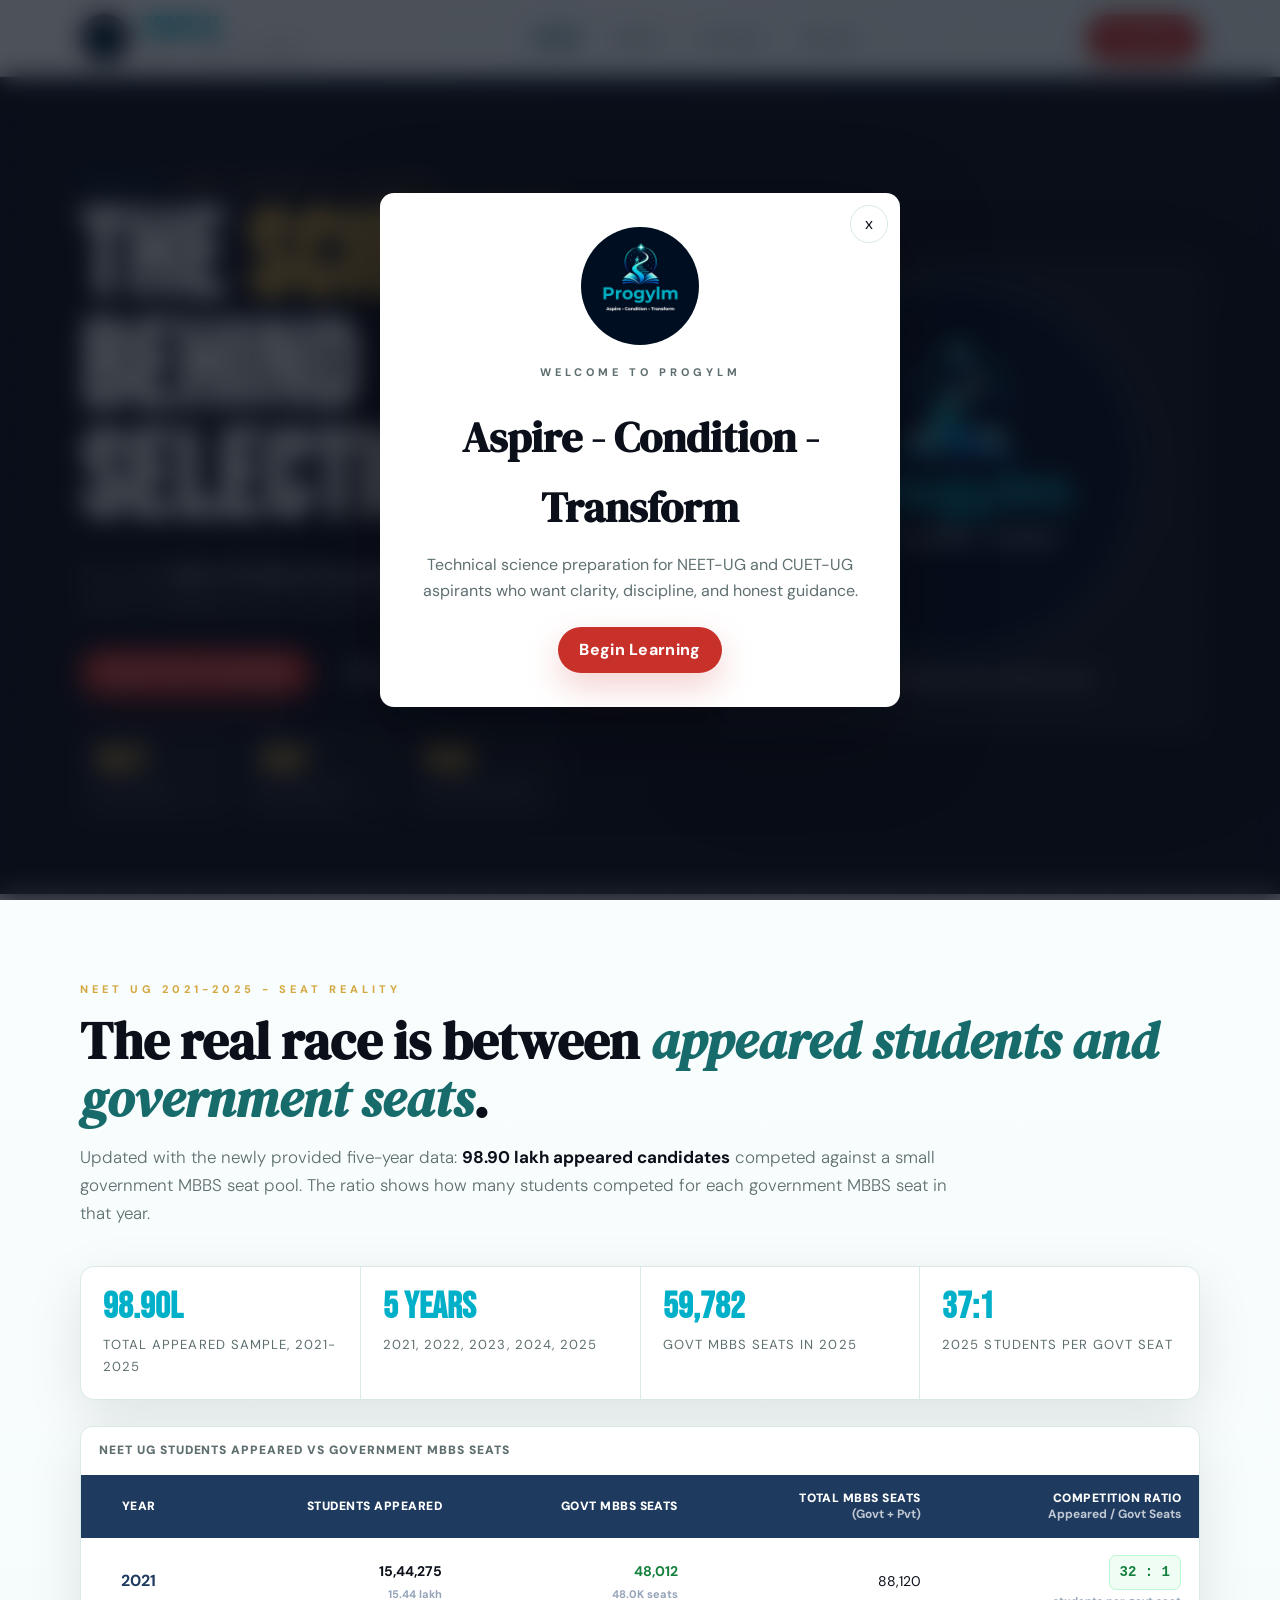
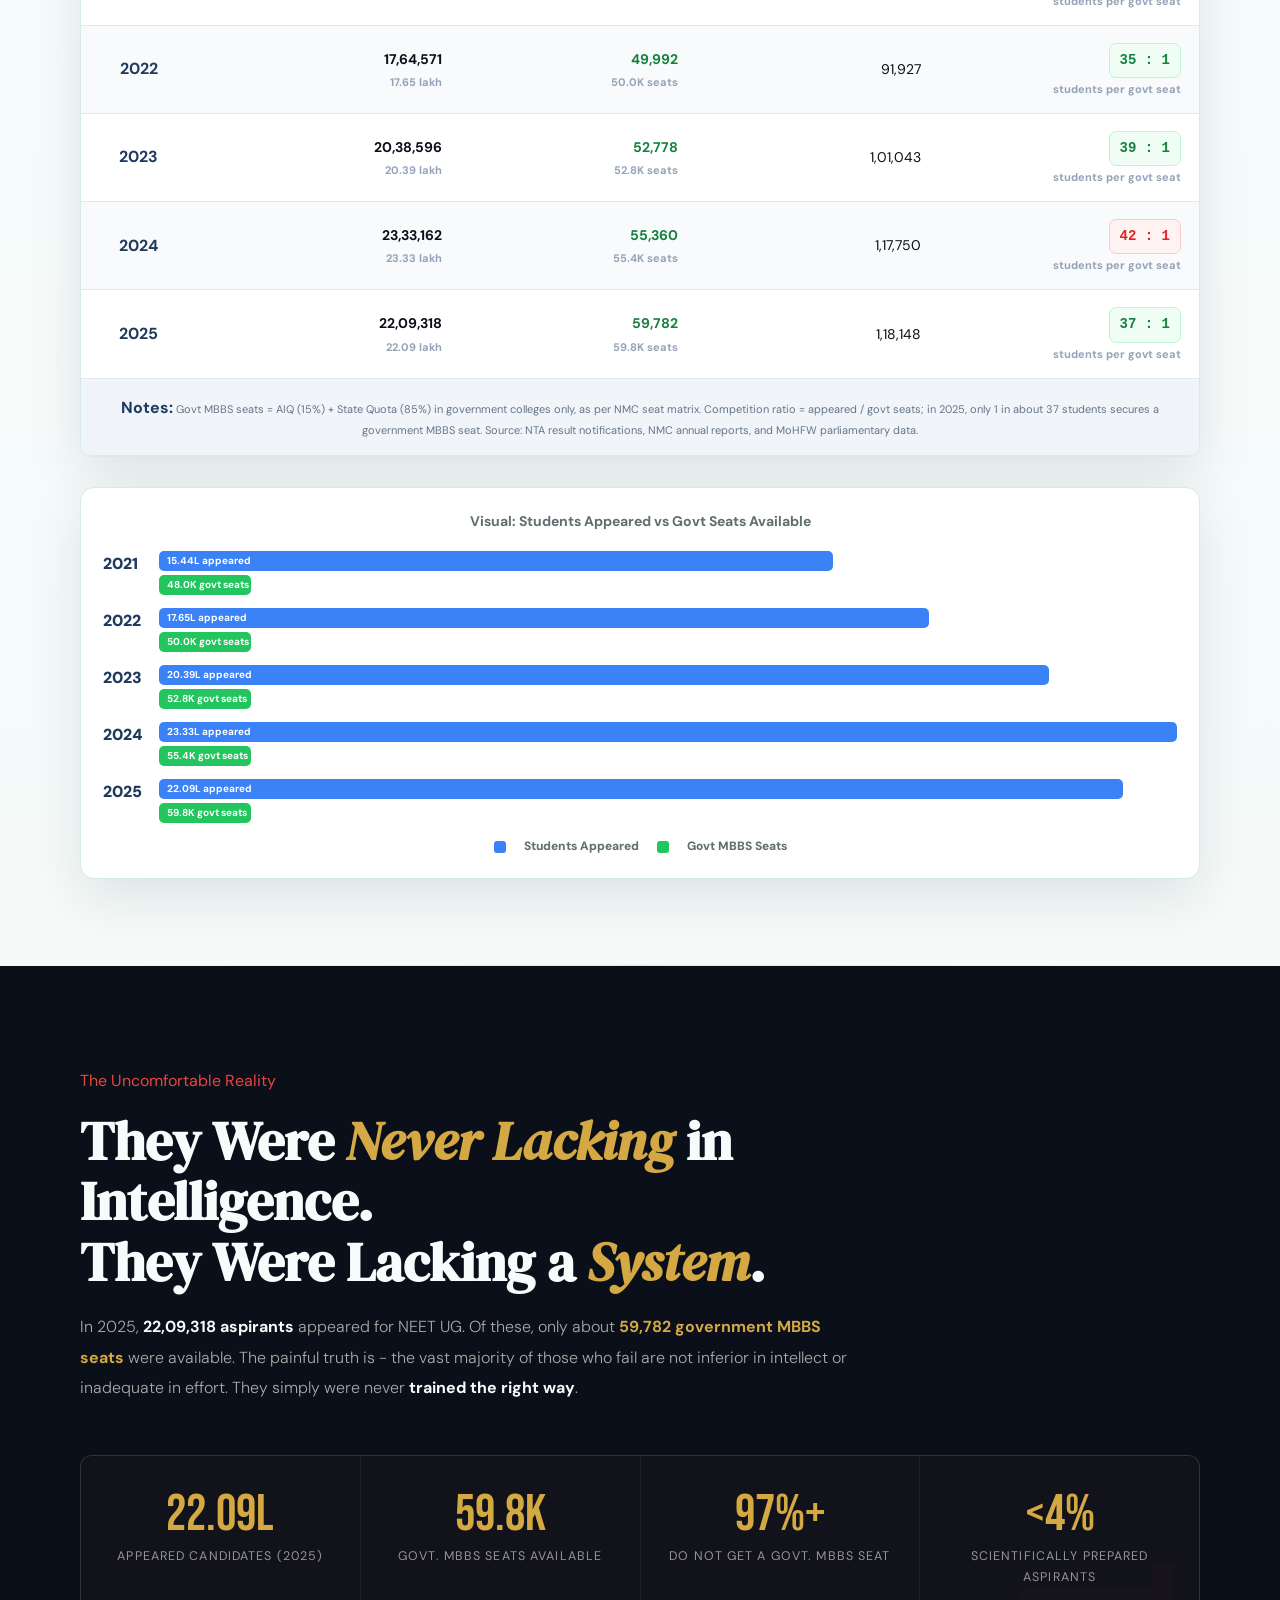
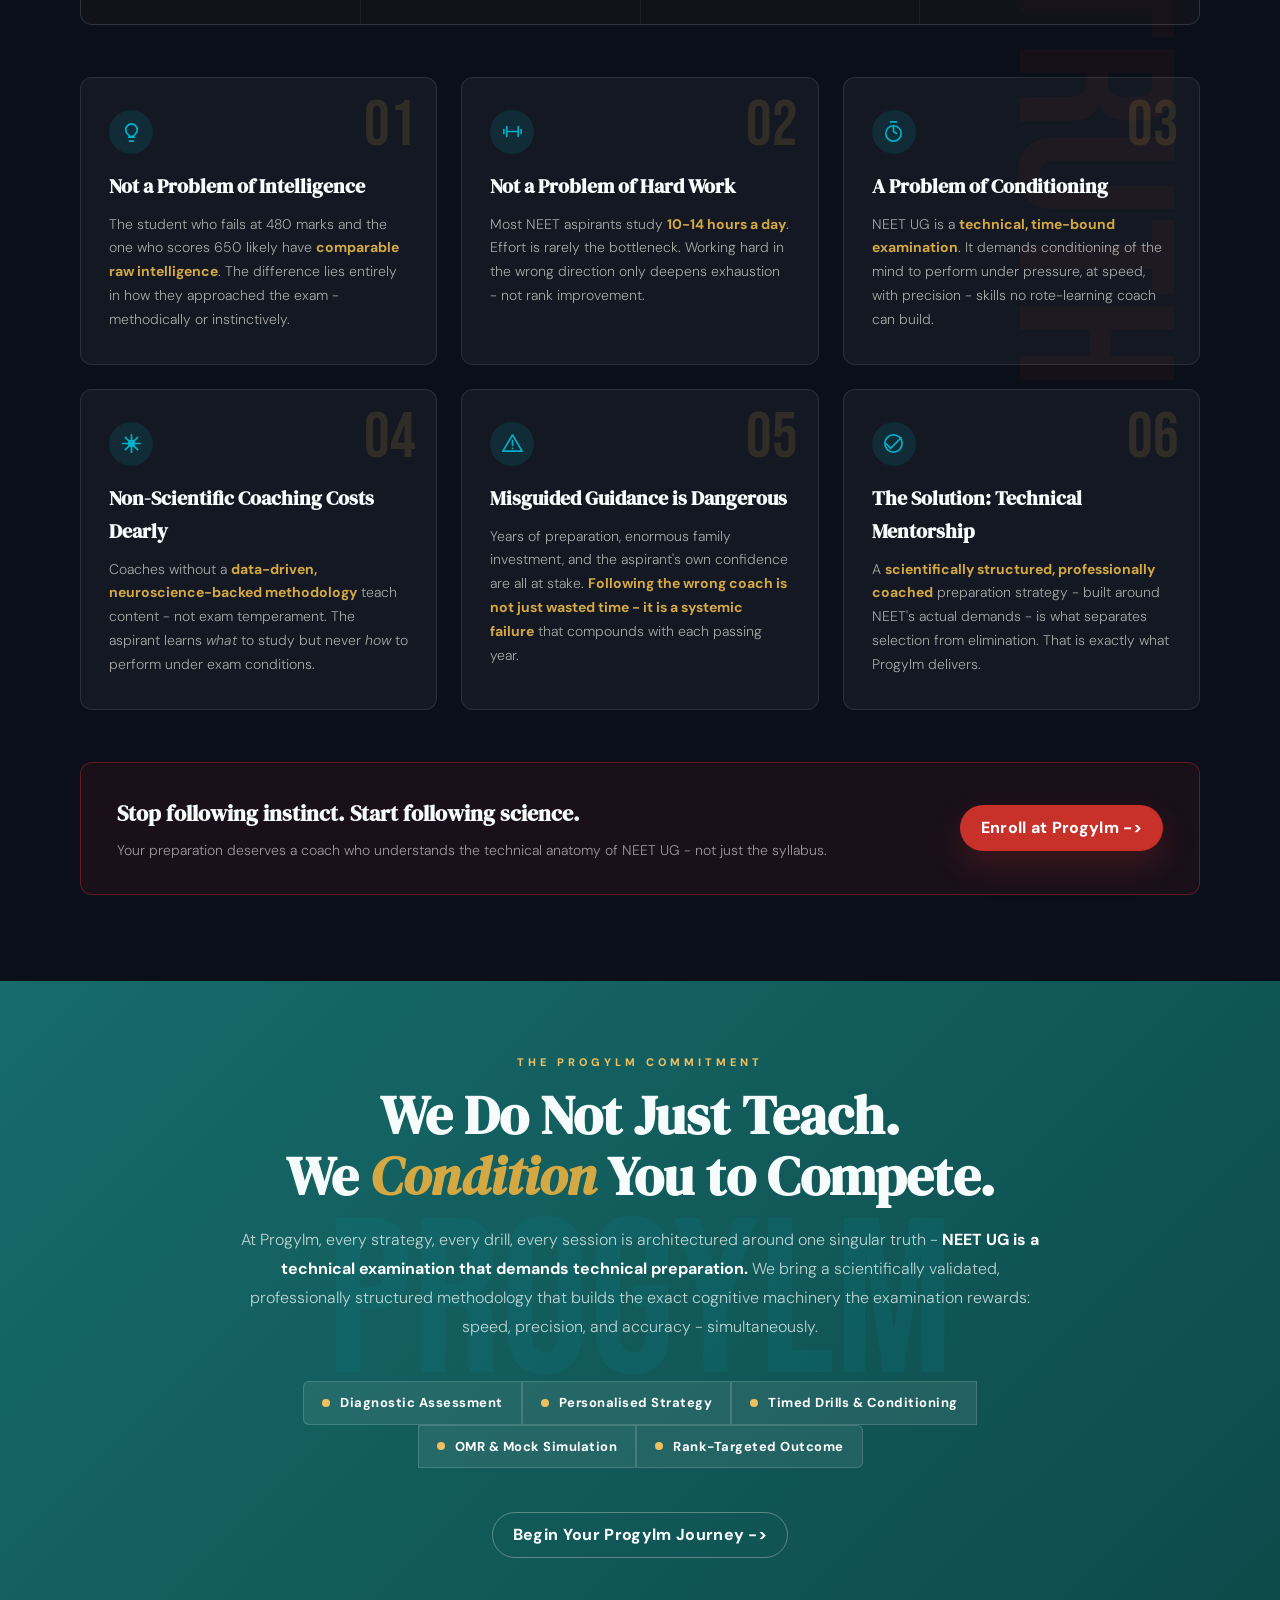
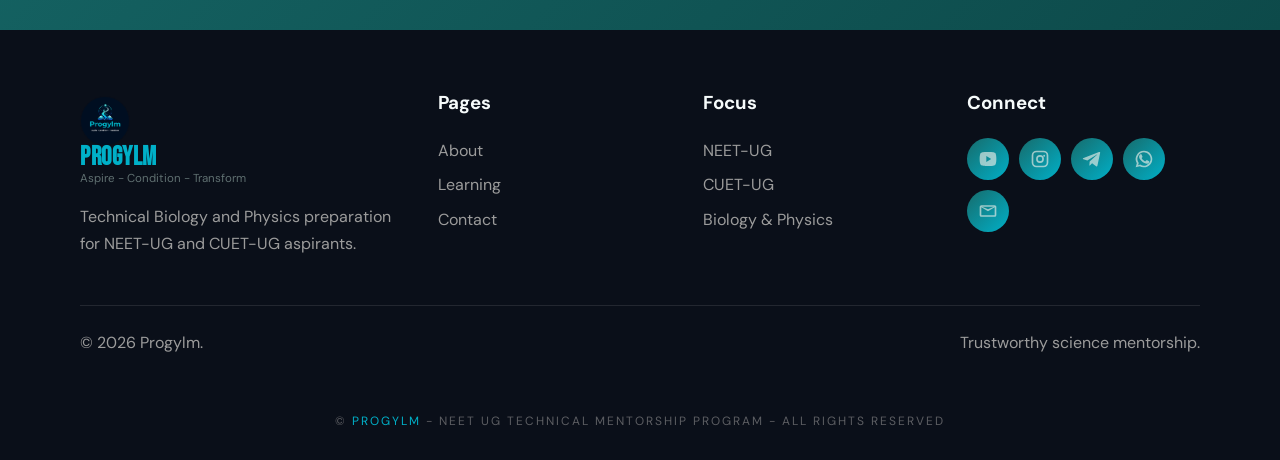
==== commit e624cf3a: "Add files via upload" ====
--- a/index.html
+++ b/index.html
@@ -173,12 +173,12 @@
         </div>
 
         <div class="truth-grid">
-          <article class="truth-card reveal"><div class="truth-card-num">01</div><div class="truth-card-icon">IQ</div><h3>Not a Problem of Intelligence</h3><p>The student who fails at 480 marks and the one who scores 650 likely have <strong>comparable raw intelligence</strong>. The difference lies entirely in how they approached the exam - methodically or instinctively.</p></article>
-          <article class="truth-card reveal"><div class="truth-card-num">02</div><div class="truth-card-icon">HR</div><h3>Not a Problem of Hard Work</h3><p>Most NEET aspirants study <strong>10-14 hours a day</strong>. Effort is rarely the bottleneck. Working hard in the wrong direction only deepens exhaustion - not rank improvement.</p></article>
-          <article class="truth-card reveal"><div class="truth-card-num">03</div><div class="truth-card-icon">TR</div><h3>A Problem of Conditioning</h3><p>NEET UG is a <strong>technical, time-bound examination</strong>. It demands conditioning of the mind to perform under pressure, at speed, with precision - skills no rote-learning coach can build.</p></article>
-          <article class="truth-card reveal"><div class="truth-card-num">04</div><div class="truth-card-icon">SC</div><h3>Non-Scientific Coaching Costs Dearly</h3><p>Coaches without a <strong>data-driven, neuroscience-backed methodology</strong> teach content - not exam temperament. The aspirant learns <em>what</em> to study but never <em>how</em> to perform under exam conditions.</p></article>
-          <article class="truth-card reveal"><div class="truth-card-num">05</div><div class="truth-card-icon">WR</div><h3>Misguided Guidance is Dangerous</h3><p>Years of preparation, enormous family investment, and the aspirant's own confidence are all at stake. <strong>Following the wrong coach is not just wasted time - it is a systemic failure</strong> that compounds with each passing year.</p></article>
-          <article class="truth-card reveal"><div class="truth-card-num">06</div><div class="truth-card-icon">OK</div><h3>The Solution: Technical Mentorship</h3><p>A <strong>scientifically structured, professionally coached</strong> preparation strategy - built around NEET's actual demands - is what separates selection from elimination. That is exactly what Progylm delivers.</p></article>
+          <article class="truth-card reveal"><div class="truth-card-num">01</div><div class="truth-card-icon" aria-hidden="true"><svg class="mini-icon" viewBox="0 0 24 24"><path d="M9 18h6M10 22h4M8.2 14.8a6 6 0 1 1 7.6 0c-.8.6-1.3 1.5-1.5 2.2H9.7c-.2-.8-.7-1.6-1.5-2.2Z"></path></svg></div><h3>Not a Problem of Intelligence</h3><p>The student who fails at 480 marks and the one who scores 650 likely have <strong>comparable raw intelligence</strong>. The difference lies entirely in how they approached the exam - methodically or instinctively.</p></article>
+          <article class="truth-card reveal"><div class="truth-card-num">02</div><div class="truth-card-icon" aria-hidden="true"><svg class="mini-icon" viewBox="0 0 24 24"><path d="M6 7v10M18 7v10M3 10v4M21 10v4M6 12h12"></path></svg></div><h3>Not a Problem of Hard Work</h3><p>Most NEET aspirants study <strong>10-14 hours a day</strong>. Effort is rarely the bottleneck. Working hard in the wrong direction only deepens exhaustion - not rank improvement.</p></article>
+          <article class="truth-card reveal"><div class="truth-card-num">03</div><div class="truth-card-icon" aria-hidden="true"><svg class="mini-icon" viewBox="0 0 24 24"><path d="M12 7v5l3 2M9 2h6M12 22a8 8 0 1 0 0-16 8 8 0 0 0 0 16Z"></path></svg></div><h3>A Problem of Conditioning</h3><p>NEET UG is a <strong>technical, time-bound examination</strong>. It demands conditioning of the mind to perform under pressure, at speed, with precision - skills no rote-learning coach can build.</p></article>
+          <article class="truth-card reveal"><div class="truth-card-num">04</div><div class="truth-card-icon" aria-hidden="true"><svg class="mini-icon" viewBox="0 0 24 24"><path d="M12 3v18M3 12h18M5.6 5.6l12.8 12.8M18.4 5.6 5.6 18.4"></path><circle cx="12" cy="12" r="3"></circle></svg></div><h3>Non-Scientific Coaching Costs Dearly</h3><p>Coaches without a <strong>data-driven, neuroscience-backed methodology</strong> teach content - not exam temperament. The aspirant learns <em>what</em> to study but never <em>how</em> to perform under exam conditions.</p></article>
+          <article class="truth-card reveal"><div class="truth-card-num">05</div><div class="truth-card-icon" aria-hidden="true"><svg class="mini-icon" viewBox="0 0 24 24"><path d="M12 3 22 20H2L12 3Z"></path><path d="M12 9v5M12 17h.01"></path></svg></div><h3>Misguided Guidance is Dangerous</h3><p>Years of preparation, enormous family investment, and the aspirant's own confidence are all at stake. <strong>Following the wrong coach is not just wasted time - it is a systemic failure</strong> that compounds with each passing year.</p></article>
+          <article class="truth-card reveal"><div class="truth-card-num">06</div><div class="truth-card-icon" aria-hidden="true"><svg class="mini-icon" viewBox="0 0 24 24"><path d="M20 6 9 17l-5-5"></path><circle cx="12" cy="12" r="9"></circle></svg></div><h3>The Solution: Technical Mentorship</h3><p>A <strong>scientifically structured, professionally coached</strong> preparation strategy - built around NEET's actual demands - is what separates selection from elimination. That is exactly what Progylm delivers.</p></article>
         </div>
 
         <div class="cta-strip reveal">
@@ -187,47 +187,6 @@
             <p>Your preparation deserves a coach who understands the technical anatomy of NEET UG - not just the syllabus.</p>
           </div>
           <a class="btn-primary" href="https://www.youtube.com/@ProgylmNEET" target="_blank" rel="noopener">Enroll at Progylm -></a>
-        </div>
-      </div>
-    </section>
-
-    <section class="demand-section">
-      <div class="container demand-inner">
-        <div class="demand-hero-row">
-          <div class="clock-visual reveal">
-            <div class="clock-unit">Per Question - Maximum</div>
-            <div class="clock-big">~55</div>
-            <div class="clock-unit">seconds</div>
-            <div class="clock-divider"></div>
-            <div class="clock-caption">Including time to read, solve & mark</div>
-            <div class="clock-mini-label">Bubble-fill alone</div>
-            <div class="clock-sub-stat">5 sec</div>
-            <div class="clock-caption">consumed just to fill the OMR bubble</div>
-            <div class="clock-note">180 questions - 180 minutes<br>= 60 seconds per question max<br><strong>Minus 5 sec OMR = ~55 sec to solve</strong></div>
-          </div>
-
-          <div class="demand-right reveal">
-            <p class="section-eyebrow">What NEET UG Truly Demands</p>
-            <h2 class="section-title">It Is Not Just<br><em>What You Know.</em><br>It Is <em>How Fast</em><br>You Can Act On It.</h2>
-            <p class="section-lead">NEET UG is a 180-question examination compressed into 180 minutes. <strong>Every second is a resource.</strong> The exam does not reward the most knowledgeable aspirant - it rewards the aspirant who is <strong>conditioned to deploy knowledge under acute time pressure</strong>, with zero margin for hesitation.</p>
-            <p class="demand-copy">This is precisely why <strong>content-only coaching fails</strong>. An aspirant may know the answer cold in a classroom - yet lose precious seconds to uncertainty, second-guessing, or slow recall during the actual exam. <strong>Progylm trains you to beat the clock while maintaining accuracy.</strong></p>
-          </div>
-        </div>
-
-        <p class="section-eyebrow pillar-eyebrow">The Three Pillars Progylm Builds in Every Aspirant</p>
-        <div class="demand-pillars">
-          <article class="pillar-card speed reveal"><div class="pillar-icon">SP</div><h3 class="pillar-label">Speed</h3><p class="pillar-desc">Rapid, <strong>automatised recall</strong> - the ability to retrieve answers without consciously searching memory. Built through spaced repetition and timed drill sessions calibrated to NEET's actual pace.</p></article>
-          <article class="pillar-card precis reveal"><div class="pillar-icon">PR</div><h3 class="pillar-label">Precision</h3><p class="pillar-desc">Zero wasted motion - <strong>eliminate distractors instantly</strong>, identify the correct option with surgical focus. Precision is trained through elimination logic and high-frequency question pattern analysis.</p></article>
-          <article class="pillar-card accur reveal"><div class="pillar-icon">AC</div><h3 class="pillar-label">Accuracy</h3><p class="pillar-desc">With <strong>-1 negative marking</strong>, accuracy is not optional - it is existential. We condition aspirants to make high-confidence decisions and <strong>strategically skip</strong> when doubt exists.</p></article>
-        </div>
-
-        <div class="time-breakdown reveal">
-          <h3 class="tb-title">How <span>60 seconds</span> break down on a single NEET question</h3>
-          <div class="tb-row"><div class="tb-label">Reading</div><div class="tb-bar-wrap"><div class="tb-bar tb-gold" style="--w:15%; width:15%;"></div></div><div class="tb-val tb-gold-text">~9 sec</div></div>
-          <div class="tb-row"><div class="tb-label">Processing</div><div class="tb-bar-wrap"><div class="tb-bar tb-teal" style="--w:40%; width:40%;"></div></div><div class="tb-val tb-teal-text">~25 sec</div></div>
-          <div class="tb-row"><div class="tb-label">Decision</div><div class="tb-bar-wrap"><div class="tb-bar tb-red" style="--w:25%; width:25%;"></div></div><div class="tb-val tb-red-text">~15 sec</div></div>
-          <div class="tb-row"><div class="tb-label">OMR Fill</div><div class="tb-bar-wrap"><div class="tb-bar tb-paper" style="--w:8%; width:8%;"></div></div><div class="tb-val tb-paper-text">~5 sec</div></div>
-          <p class="tb-note">Zero seconds remain for doubt, second-guessing, or hesitation. <strong>Progylm trains aspirants to compress processing time from 25 sec to under 14 sec</strong> - that alone can unlock 30-40 additional correct answers per exam.</p>
         </div>
       </div>
     </section>
@@ -254,7 +213,7 @@
       <div><a class="brand protected-brand" href="index.html"><img class="brand-logo" src="assets/images/PROGYLM.jpeg" alt="Progylm logo" draggable="false"><span><strong>Progylm</strong><small>Aspire - Condition - Transform</small></span></a><p>Technical Biology and Physics preparation for NEET-UG and CUET-UG aspirants.</p></div>
       <div><h3>Pages</h3><a href="about.html">About</a><a href="notes.html">Learning</a><a href="contact.html">Contact</a></div>
       <div><h3>Focus</h3><a href="notes.html">NEET-UG</a><a href="notes.html">CUET-UG</a><a href="notes.html">Biology & Physics</a></div>
-      <div><h3>Connect</h3><div class="social-links"><a href="https://www.youtube.com/@ProgylmNEET" target="_blank" rel="noopener" aria-label="YouTube"><svg class="social-icon" viewBox="0 0 24 24" aria-hidden="true"><path d="M21.6 7.2s-.2-1.7-.9-2.4c-.9-.9-1.9-.9-2.4-1C15 3.5 12 3.5 12 3.5s-3 0-6.3.3c-.5.1-1.5.1-2.4 1-.7.7-.9 2.4-.9 2.4S2 9.1 2 11v1.8c0 1.9.4 3.8.4 3.8s.2 1.7.9 2.4c.9.9 2.1.9 2.6 1 1.9.2 6.1.3 6.1.3s3 0 6.3-.3c.5-.1 1.5-.1 2.4-1 .7-.7.9-2.4.9-2.4s.4-1.9.4-3.8V11c0-1.9-.4-3.8-.4-3.8ZM10 15.5v-7l5.8 3.5L10 15.5Z"></path></svg></a><a href="https://www.instagram.com/progylm/" target="_blank" rel="noopener" aria-label="Instagram"><svg class="social-icon" viewBox="0 0 24 24" aria-hidden="true"><path d="M7.8 2h8.4A5.8 5.8 0 0 1 22 7.8v8.4a5.8 5.8 0 0 1-5.8 5.8H7.8A5.8 5.8 0 0 1 2 16.2V7.8A5.8 5.8 0 0 1 7.8 2Zm0 2A3.8 3.8 0 0 0 4 7.8v8.4A3.8 3.8 0 0 0 7.8 20h8.4a3.8 3.8 0 0 0 3.8-3.8V7.8A3.8 3.8 0 0 0 16.2 4H7.8Zm4.2 3.3a4.7 4.7 0 1 1 0 9.4 4.7 4.7 0 0 1 0-9.4Zm0 2a2.7 2.7 0 1 0 0 5.4 2.7 2.7 0 0 0 0-5.4Zm5-2.3a1.1 1.1 0 1 1 0 2.2 1.1 1.1 0 0 1 0-2.2Z"></path></svg></a><a href="https://t.me/progylmNEET" target="_blank" rel="noopener" aria-label="Telegram"><svg class="social-icon" viewBox="0 0 24 24" aria-hidden="true"><path d="M21.8 4.4 18.5 20c-.2 1-.8 1.2-1.6.7l-4.8-3.5-2.3 2.2c-.3.3-.5.5-1 .5l.4-4.9 8.9-8c.4-.4-.1-.6-.6-.2L6.4 13.7 1.7 12.2c-1-.3-1-1 .2-1.5L20.4 3.6c.8-.3 1.6.2 1.4.8Z"></path></svg></a><a href="mailto:progylmed@gmail.com" aria-label="Email"><svg class="social-icon" viewBox="0 0 24 24" aria-hidden="true"><path d="M4 5h16a2 2 0 0 1 2 2v10a2 2 0 0 1-2 2H4a2 2 0 0 1-2-2V7a2 2 0 0 1 2-2Zm8 7.2L4 7.6V17h16V7.6l-8 4.6Zm0-2.3L19.2 7H4.8L12 9.9Z"></path></svg></a></div></div>
+      <div><h3>Connect</h3><div class="social-links"><a href="https://www.youtube.com/@ProgylmNEET" target="_blank" rel="noopener" aria-label="YouTube"><svg class="social-icon" viewBox="0 0 24 24" aria-hidden="true"><path d="M21.6 7.2s-.2-1.7-.9-2.4c-.9-.9-1.9-.9-2.4-1C15 3.5 12 3.5 12 3.5s-3 0-6.3.3c-.5.1-1.5.1-2.4 1-.7.7-.9 2.4-.9 2.4S2 9.1 2 11v1.8c0 1.9.4 3.8.4 3.8s.2 1.7.9 2.4c.9.9 2.1.9 2.6 1 1.9.2 6.1.3 6.1.3s3 0 6.3-.3c.5-.1 1.5-.1 2.4-1 .7-.7.9-2.4.9-2.4s.4-1.9.4-3.8V11c0-1.9-.4-3.8-.4-3.8ZM10 15.5v-7l5.8 3.5L10 15.5Z"></path></svg></a><a href="https://www.instagram.com/progylm/" target="_blank" rel="noopener" aria-label="Instagram"><svg class="social-icon" viewBox="0 0 24 24" aria-hidden="true"><path d="M7.8 2h8.4A5.8 5.8 0 0 1 22 7.8v8.4a5.8 5.8 0 0 1-5.8 5.8H7.8A5.8 5.8 0 0 1 2 16.2V7.8A5.8 5.8 0 0 1 7.8 2Zm0 2A3.8 3.8 0 0 0 4 7.8v8.4A3.8 3.8 0 0 0 7.8 20h8.4a3.8 3.8 0 0 0 3.8-3.8V7.8A3.8 3.8 0 0 0 16.2 4H7.8Zm4.2 3.3a4.7 4.7 0 1 1 0 9.4 4.7 4.7 0 0 1 0-9.4Zm0 2a2.7 2.7 0 1 0 0 5.4 2.7 2.7 0 0 0 0-5.4Zm5-2.3a1.1 1.1 0 1 1 0 2.2 1.1 1.1 0 0 1 0-2.2Z"></path></svg></a><a href="https://t.me/progylmNEET" target="_blank" rel="noopener" aria-label="Telegram"><svg class="social-icon" viewBox="0 0 24 24" aria-hidden="true"><path d="M21.8 4.4 18.5 20c-.2 1-.8 1.2-1.6.7l-4.8-3.5-2.3 2.2c-.3.3-.5.5-1 .5l.4-4.9 8.9-8c.4-.4-.1-.6-.6-.2L6.4 13.7 1.7 12.2c-1-.3-1-1 .2-1.5L20.4 3.6c.8-.3 1.6.2 1.4.8Z"></path></svg></a><a href="https://api.whatsapp.com/send?phone=917070131236&amp;text=Hello%20Progylm%20Team.%0A" target="_blank" rel="noopener" aria-label="WhatsApp"><svg class="social-icon" viewBox="0 0 24 24" aria-hidden="true"><path d="M17.5 14.4c-.3-.1-1.8-.9-2-.9-.3-.1-.5-.1-.7.1-.2.3-.8.9-.9 1.1-.2.2-.3.2-.6.1-.3-.1-1.2-.5-2.4-1.5-.9-.8-1.5-1.8-1.6-2.1-.2-.3 0-.5.1-.6.1-.1.3-.3.4-.5.1-.2.2-.3.3-.5.1-.2.1-.4 0-.5 0-.1-.7-1.6-.9-2.2-.2-.6-.5-.5-.7-.5h-.6c-.2 0-.5.1-.8.4-.3.3-1 1-1 2.5s1.1 2.9 1.2 3.1c.1.2 2.1 3.2 5.1 4.5.7.3 1.3.5 1.7.6.7.2 1.4.2 1.9.1.6-.1 1.8-.7 2-1.4.2-.7.2-1.3.2-1.4-.1-.1-.3-.2-.6-.4ZM12 2a10 10 0 0 0-8.6 15.1L2 22l5-1.3A10 10 0 1 0 12 2Zm0 2a8 8 0 1 1-4.1 14.9l-.3-.2-2.6.7.7-2.5-.2-.4A8 8 0 0 1 12 4Z"></path></svg></a><a href="mailto:progylmed@gmail.com" aria-label="Email"><svg class="social-icon" viewBox="0 0 24 24" aria-hidden="true"><path d="M4 5h16a2 2 0 0 1 2 2v10a2 2 0 0 1-2 2H4a2 2 0 0 1-2-2V7a2 2 0 0 1 2-2Zm8 7.2L4 7.6V17h16V7.6l-8 4.6Zm0-2.3L19.2 7H4.8L12 9.9Z"></path></svg></a></div></div>
     </div>
     <div class="container footer-bottom"><span>© 2026 Progylm.</span><span>Trustworthy science mentorship.</span></div>
   </footer>
@@ -265,3 +224,4 @@
 
 
 
+
--- a/style.css
+++ b/style.css
@@ -33,6 +33,15 @@
 a { color: inherit; text-decoration: none; }
 img, svg { display: block; max-width: 100%; }
 button, input, textarea, select { font: inherit; }
+.mini-icon {
+  width: 22px;
+  height: 22px;
+  fill: none;
+  stroke: currentColor;
+  stroke-width: 1.8;
+  stroke-linecap: round;
+  stroke-linejoin: round;
+}
 
 .container { width: min(1120px, calc(100% - 40px)); margin: 0 auto; }
 .narrow { max-width: 820px; }
@@ -184,6 +193,17 @@
 .card p, .pillar-card p, .method-card p { margin: 0; color: var(--muted); }
 .card-label { display: inline-flex; padding: 5px 12px; border-radius: 999px; background: #fef6e4; color: #a07820; font-weight: 900; font-size: .76rem; letter-spacing: .08em; text-transform: uppercase; }
 .card-number { font-family: var(--font-display); color: rgba(200,48,42,.25); font-size: 4rem; line-height: .8; }
+.pillar-symbol {
+  width: 46px;
+  height: 46px;
+  display: inline-flex;
+  align-items: center;
+  justify-content: center;
+  border-radius: 50%;
+  background: rgba(0,176,200,.10);
+  color: var(--brand-cyan);
+  margin-bottom: 16px;
+}
 
 .slab-wrapper { overflow-x: auto; border: 1px solid var(--line); border-radius: 14px; box-shadow: var(--shadow); background: var(--paper-2); }
 table.slab { width: 100%; border-collapse: collapse; min-width: 760px; font-size: .92rem; }
@@ -361,6 +381,7 @@
 .truth-card:hover { transform: translateY(-4px); border-color: rgba(212,168,67,.3); }
 .truth-card-num { position: absolute; top: 16px; right: 20px; font-family: var(--font-display); font-size: 64px; line-height: 1; color: rgba(212,168,67,.15); }
 .truth-card-icon { width: 44px; height: 44px; display: grid; place-items: center; border-radius: 50%; background: rgba(0,176,200,.12); color: var(--brand-cyan); font-family: var(--font-display); font-size: 1.35rem; letter-spacing: .04em; margin-bottom: 16px; }
+.truth-card-icon .mini-icon { width: 23px; height: 23px; }
 .truth-card h3 { margin: 0 0 10px; font-family: var(--font-serif); font-size: 20px; color: var(--paper); }
 .truth-card p { margin: 0; font-size: 14px; font-weight: 300; color: rgba(245,242,236,.65); line-height: 1.7; }
 .truth-card p strong { color: var(--gold); font-weight: 700; }
@@ -394,6 +415,7 @@
 .pillar-card.precis::before { background: var(--teal); }
 .pillar-card.accur::before { background: var(--gold); }
 .pillar-icon { width: 46px; height: 46px; display: grid; place-items: center; border-radius: 50%; background: rgba(0,176,200,.1); color: var(--brand-cyan); font-family: var(--font-display); font-size: 1.45rem; letter-spacing: .04em; margin-bottom: 14px; }
+.pillar-icon .mini-icon { width: 24px; height: 24px; }
 .pillar-label { margin: 0 0 8px; font-family: var(--font-display) !important; font-size: 28px !important; letter-spacing: 1px; color: var(--ink); }
 .pillar-desc { font-size: 13px; font-weight: 300; color: var(--muted); line-height: 1.7; }
 .pillar-desc strong { color: var(--ink); font-weight: 700; }
@@ -680,3 +702,65 @@
   .neet-seats-table td { padding: 12px 14px; }
   .seat-bars { padding: 16px; }
 }
+
+/* Learning page: six-pillar content and shifted NEET performance framework */
+.learning-hero .clock-card {
+  min-height: 310px;
+  display: grid;
+  align-content: center;
+  text-align: center;
+}
+.learning-pillars {
+  display: grid;
+  grid-template-columns: repeat(3, 1fr);
+  gap: 22px;
+}
+.learning-pillar {
+  position: relative;
+  overflow: hidden;
+}
+.learning-pillar::before,
+.subject-card::before {
+  content: "";
+  position: absolute;
+  inset: 0 0 auto;
+  height: 3px;
+  background: linear-gradient(90deg, var(--brand-cyan), var(--gold));
+}
+.learning-pillar h3,
+.subject-card h3 {
+  margin-top: 14px;
+}
+.learning-pillar p,
+.subject-card p {
+  font-size: 14px;
+  line-height: 1.75;
+}
+.subjects-section {
+  background: rgba(255,255,255,.44);
+}
+.subject-card {
+  position: relative;
+  overflow: hidden;
+}
+.study-section {
+  background: rgba(255,255,255,.56);
+}
+.study-steps .step span {
+  width: 46px;
+  height: 46px;
+  font-family: var(--font-display);
+  font-size: 1.3rem;
+  background: linear-gradient(135deg, var(--teal), var(--brand-cyan));
+}
+.learning-demand-section {
+  border-top: 1px solid var(--line);
+  border-bottom: 1px solid var(--line);
+}
+
+@media (max-width: 980px) {
+  .learning-pillars { grid-template-columns: repeat(2, 1fr); }
+}
+@media (max-width: 620px) {
+  .learning-pillars { grid-template-columns: 1fr; }
+}
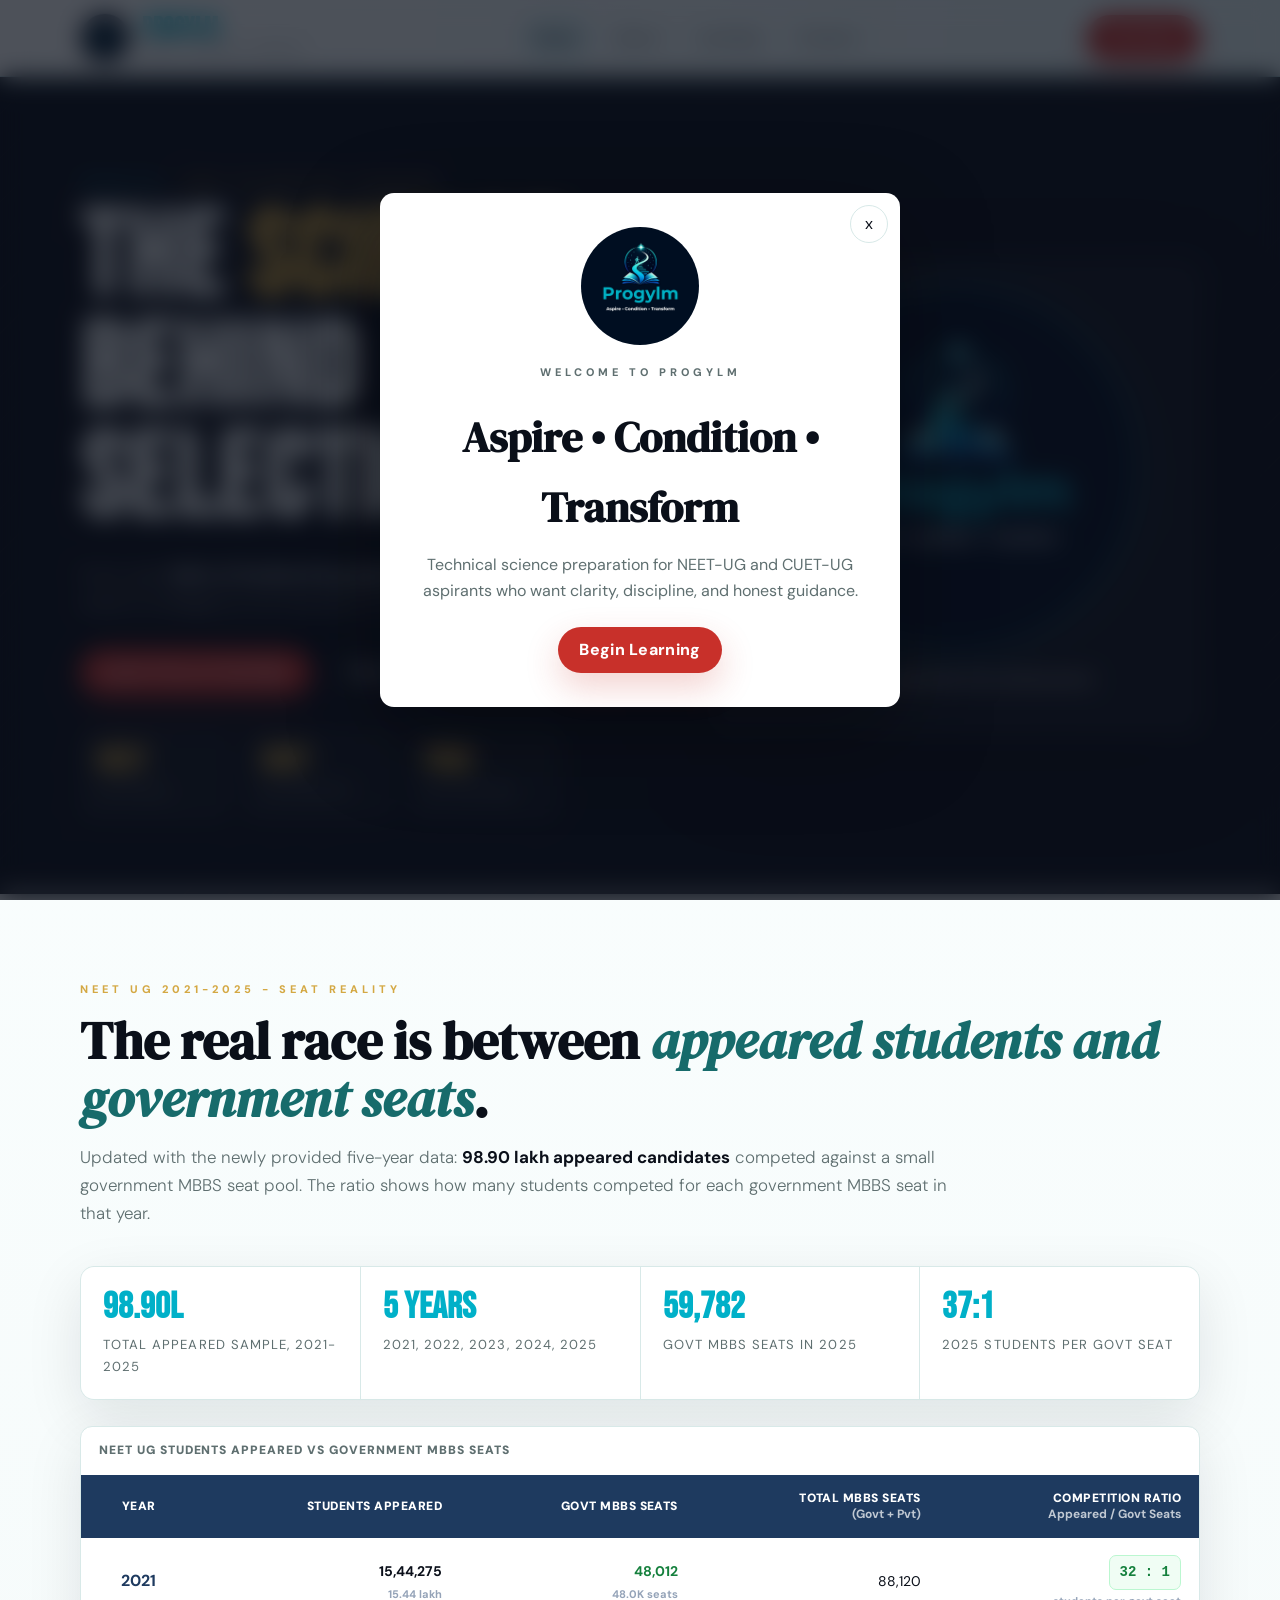
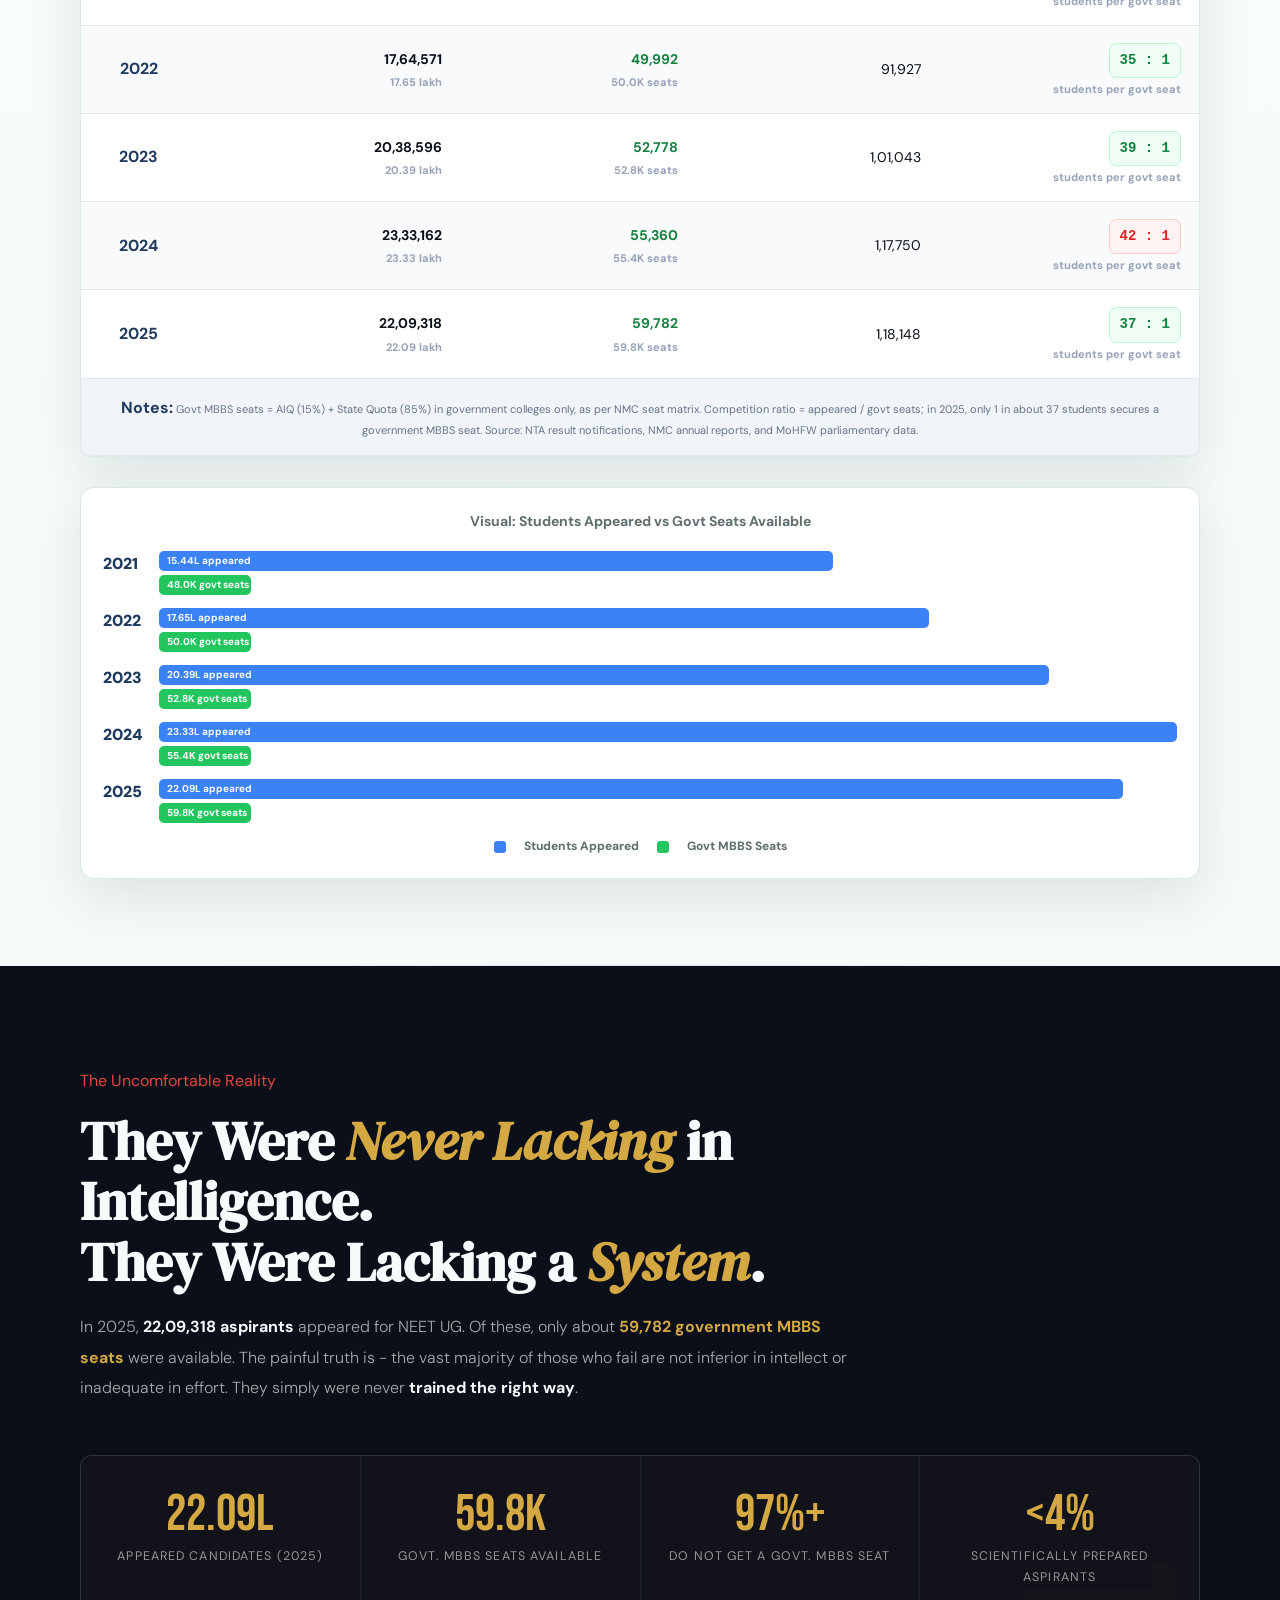
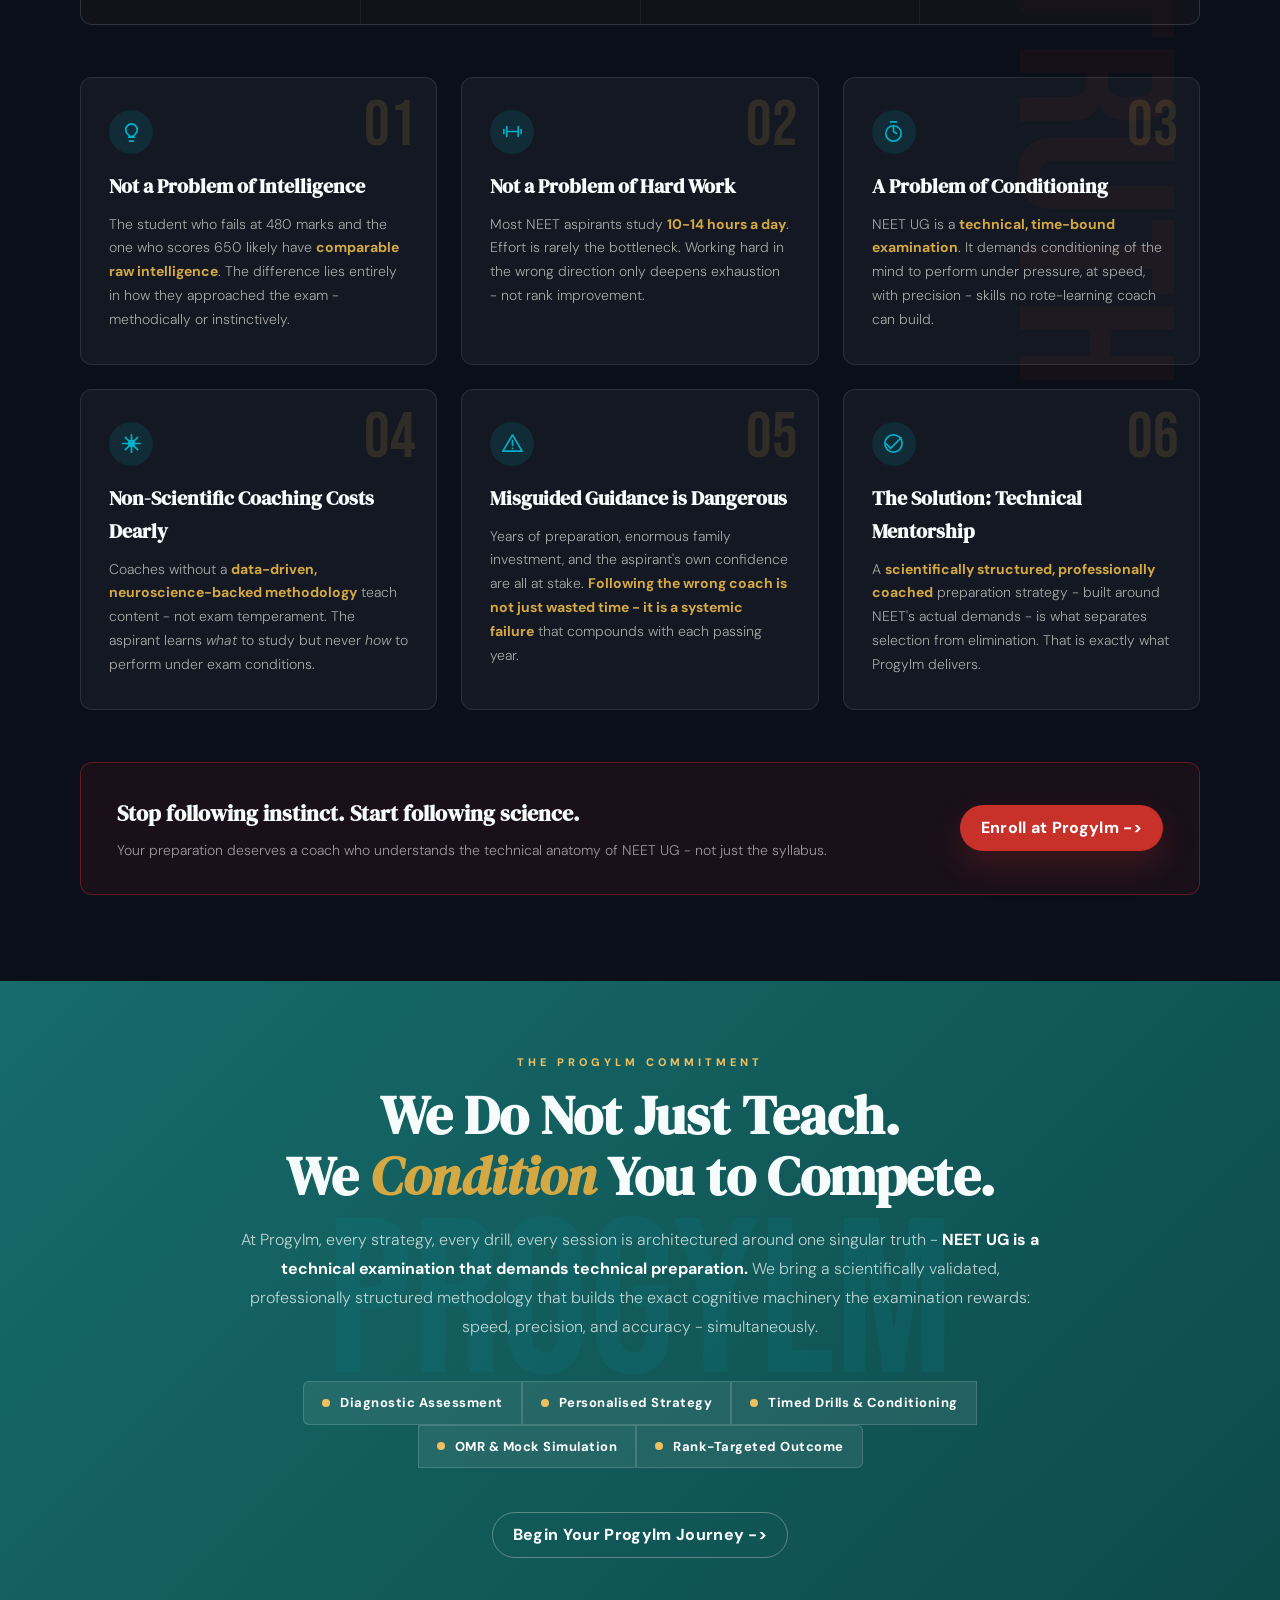
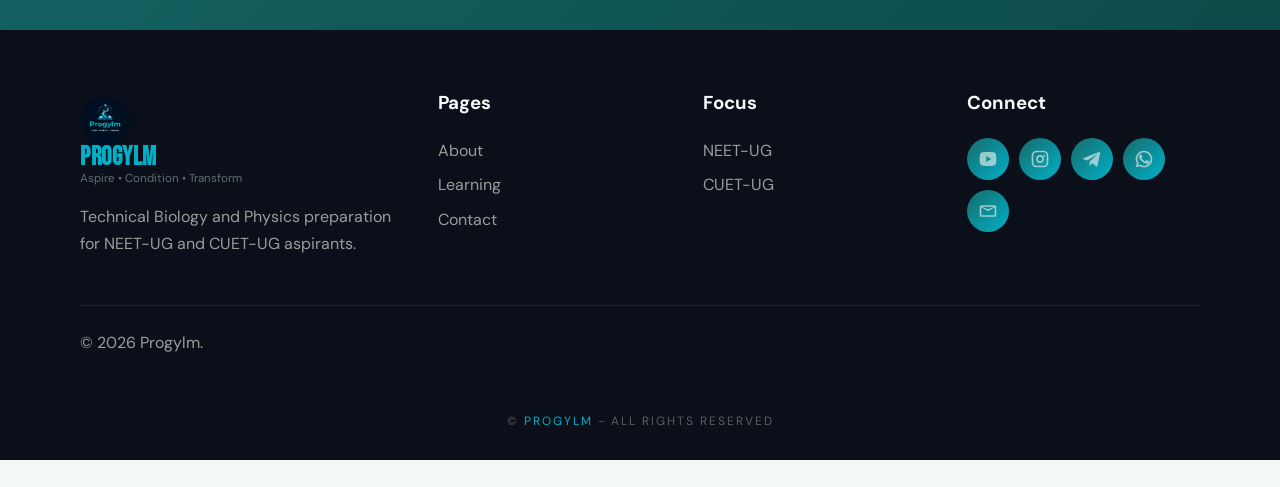
==== commit 9cec7370: "Add files via upload" ====
--- a/index.html
+++ b/index.html
@@ -7,7 +7,7 @@
   <meta name="keywords" content="Progylm, NEET-UG, CUET-UG, Biology, Physics, technical mentorship, YouTube learning">
   <meta name="author" content="Progylm">
   <meta property="og:title" content="Progylm - The Science Behind Selection">
-  <meta property="og:description" content="Aspire - Condition - Transform. Technical Biology and Physics preparation for NEET-UG and CUET-UG aspirants.">
+  <meta property="og:description" content="Aspire • Condition • Transform.">
   <meta property="og:image" content="assets/images/PROGYLM.jpeg">
   <meta property="og:type" content="website">
   <meta name="theme-color" content="#0a0f19">
@@ -26,7 +26,7 @@
       <button class="welcome-close" type="button" aria-label="Close welcome message" data-welcome-close>x</button>
       <img src="assets/images/PROGYLM.jpeg" alt="Progylm logo">
       <p class="eyebrow">Welcome to Progylm</p>
-      <h2>Aspire - Condition - Transform</h2>
+      <h2>Aspire • Condition • Transform</h2>
       <p>Technical science preparation for NEET-UG and CUET-UG aspirants who want clarity, discipline, and honest guidance.</p>
       <button class="btn-primary" type="button" data-welcome-start>Begin Learning</button>
     </div>
@@ -36,7 +36,7 @@
     <nav class="navbar container" aria-label="Primary navigation">
       <a class="brand protected-brand" href="index.html" aria-label="Progylm home">
         <img class="brand-logo" src="assets/images/PROGYLM.jpeg" alt="Progylm logo" draggable="false">
-        <span><strong>Progylm</strong><small>Aspire - Condition - Transform</small></span>
+        <span><strong>Progylm</strong><small>Aspire • Condition • Transform</small></span>
       </a>
       <button class="nav-toggle" type="button" aria-label="Open navigation" aria-expanded="false" data-nav-toggle><span></span><span></span><span></span></button>
       <div class="nav-menu" data-nav-menu>
@@ -63,7 +63,7 @@
           <div class="hero-proof">
             <div class="proof-item"><strong>NEET</strong><span>UG focus</span></div>
             <div class="proof-item"><strong>CUET</strong><span>UG support</span></div>
-            <div class="proof-item"><strong>Free</strong><span>YouTube first</span></div>
+            <div class="proof-item"><strong>Free</strong><span>On YouTube</span></div>
           </div>
         </div>
         <div class="hero-logo-card reveal">
@@ -210,18 +210,18 @@
 
   <footer class="site-footer">
     <div class="container footer-grid">
-      <div><a class="brand protected-brand" href="index.html"><img class="brand-logo" src="assets/images/PROGYLM.jpeg" alt="Progylm logo" draggable="false"><span><strong>Progylm</strong><small>Aspire - Condition - Transform</small></span></a><p>Technical Biology and Physics preparation for NEET-UG and CUET-UG aspirants.</p></div>
+      <div><a class="brand protected-brand" href="index.html"><img class="brand-logo" src="assets/images/PROGYLM.jpeg" alt="Progylm logo" draggable="false"><span><strong>Progylm</strong><small>Aspire • Condition • Transform</small></span></a><p>Technical Biology and Physics preparation for NEET-UG and CUET-UG aspirants.</p></div>
       <div><h3>Pages</h3><a href="about.html">About</a><a href="notes.html">Learning</a><a href="contact.html">Contact</a></div>
-      <div><h3>Focus</h3><a href="notes.html">NEET-UG</a><a href="notes.html">CUET-UG</a><a href="notes.html">Biology & Physics</a></div>
+      <div><h3>Focus</h3><a href="notes.html">NEET-UG</a><a href="notes.html">CUET-UG</a></div>
       <div><h3>Connect</h3><div class="social-links"><a href="https://www.youtube.com/@ProgylmNEET" target="_blank" rel="noopener" aria-label="YouTube"><svg class="social-icon" viewBox="0 0 24 24" aria-hidden="true"><path d="M21.6 7.2s-.2-1.7-.9-2.4c-.9-.9-1.9-.9-2.4-1C15 3.5 12 3.5 12 3.5s-3 0-6.3.3c-.5.1-1.5.1-2.4 1-.7.7-.9 2.4-.9 2.4S2 9.1 2 11v1.8c0 1.9.4 3.8.4 3.8s.2 1.7.9 2.4c.9.9 2.1.9 2.6 1 1.9.2 6.1.3 6.1.3s3 0 6.3-.3c.5-.1 1.5-.1 2.4-1 .7-.7.9-2.4.9-2.4s.4-1.9.4-3.8V11c0-1.9-.4-3.8-.4-3.8ZM10 15.5v-7l5.8 3.5L10 15.5Z"></path></svg></a><a href="https://www.instagram.com/progylm/" target="_blank" rel="noopener" aria-label="Instagram"><svg class="social-icon" viewBox="0 0 24 24" aria-hidden="true"><path d="M7.8 2h8.4A5.8 5.8 0 0 1 22 7.8v8.4a5.8 5.8 0 0 1-5.8 5.8H7.8A5.8 5.8 0 0 1 2 16.2V7.8A5.8 5.8 0 0 1 7.8 2Zm0 2A3.8 3.8 0 0 0 4 7.8v8.4A3.8 3.8 0 0 0 7.8 20h8.4a3.8 3.8 0 0 0 3.8-3.8V7.8A3.8 3.8 0 0 0 16.2 4H7.8Zm4.2 3.3a4.7 4.7 0 1 1 0 9.4 4.7 4.7 0 0 1 0-9.4Zm0 2a2.7 2.7 0 1 0 0 5.4 2.7 2.7 0 0 0 0-5.4Zm5-2.3a1.1 1.1 0 1 1 0 2.2 1.1 1.1 0 0 1 0-2.2Z"></path></svg></a><a href="https://t.me/progylmNEET" target="_blank" rel="noopener" aria-label="Telegram"><svg class="social-icon" viewBox="0 0 24 24" aria-hidden="true"><path d="M21.8 4.4 18.5 20c-.2 1-.8 1.2-1.6.7l-4.8-3.5-2.3 2.2c-.3.3-.5.5-1 .5l.4-4.9 8.9-8c.4-.4-.1-.6-.6-.2L6.4 13.7 1.7 12.2c-1-.3-1-1 .2-1.5L20.4 3.6c.8-.3 1.6.2 1.4.8Z"></path></svg></a><a href="https://api.whatsapp.com/send?phone=917070131236&amp;text=Hello%20Progylm%20Team.%0A" target="_blank" rel="noopener" aria-label="WhatsApp"><svg class="social-icon" viewBox="0 0 24 24" aria-hidden="true"><path d="M17.5 14.4c-.3-.1-1.8-.9-2-.9-.3-.1-.5-.1-.7.1-.2.3-.8.9-.9 1.1-.2.2-.3.2-.6.1-.3-.1-1.2-.5-2.4-1.5-.9-.8-1.5-1.8-1.6-2.1-.2-.3 0-.5.1-.6.1-.1.3-.3.4-.5.1-.2.2-.3.3-.5.1-.2.1-.4 0-.5 0-.1-.7-1.6-.9-2.2-.2-.6-.5-.5-.7-.5h-.6c-.2 0-.5.1-.8.4-.3.3-1 1-1 2.5s1.1 2.9 1.2 3.1c.1.2 2.1 3.2 5.1 4.5.7.3 1.3.5 1.7.6.7.2 1.4.2 1.9.1.6-.1 1.8-.7 2-1.4.2-.7.2-1.3.2-1.4-.1-.1-.3-.2-.6-.4ZM12 2a10 10 0 0 0-8.6 15.1L2 22l5-1.3A10 10 0 1 0 12 2Zm0 2a8 8 0 1 1-4.1 14.9l-.3-.2-2.6.7.7-2.5-.2-.4A8 8 0 0 1 12 4Z"></path></svg></a><a href="mailto:progylmed@gmail.com" aria-label="Email"><svg class="social-icon" viewBox="0 0 24 24" aria-hidden="true"><path d="M4 5h16a2 2 0 0 1 2 2v10a2 2 0 0 1-2 2H4a2 2 0 0 1-2-2V7a2 2 0 0 1 2-2Zm8 7.2L4 7.6V17h16V7.6l-8 4.6Zm0-2.3L19.2 7H4.8L12 9.9Z"></path></svg></a></div></div>
     </div>
-    <div class="container footer-bottom"><span>© 2026 Progylm.</span><span>Trustworthy science mentorship.</span></div>
+    <div class="container footer-bottom"><span>© 2026 Progylm.</span></div>
   </footer>
-  <div class="footer-tag">© <span>Progylm</span> - NEET UG Technical Mentorship Program - All Rights Reserved</div>
-  <script src="script.js"></script>
+  <div class="footer-tag">© <span>Progylm</span> - All Rights Reserved</div>
+  <script src="script.js"></script>̥
 </body>
-</html>
-
-
-
-
+</html>
+
+
+
+
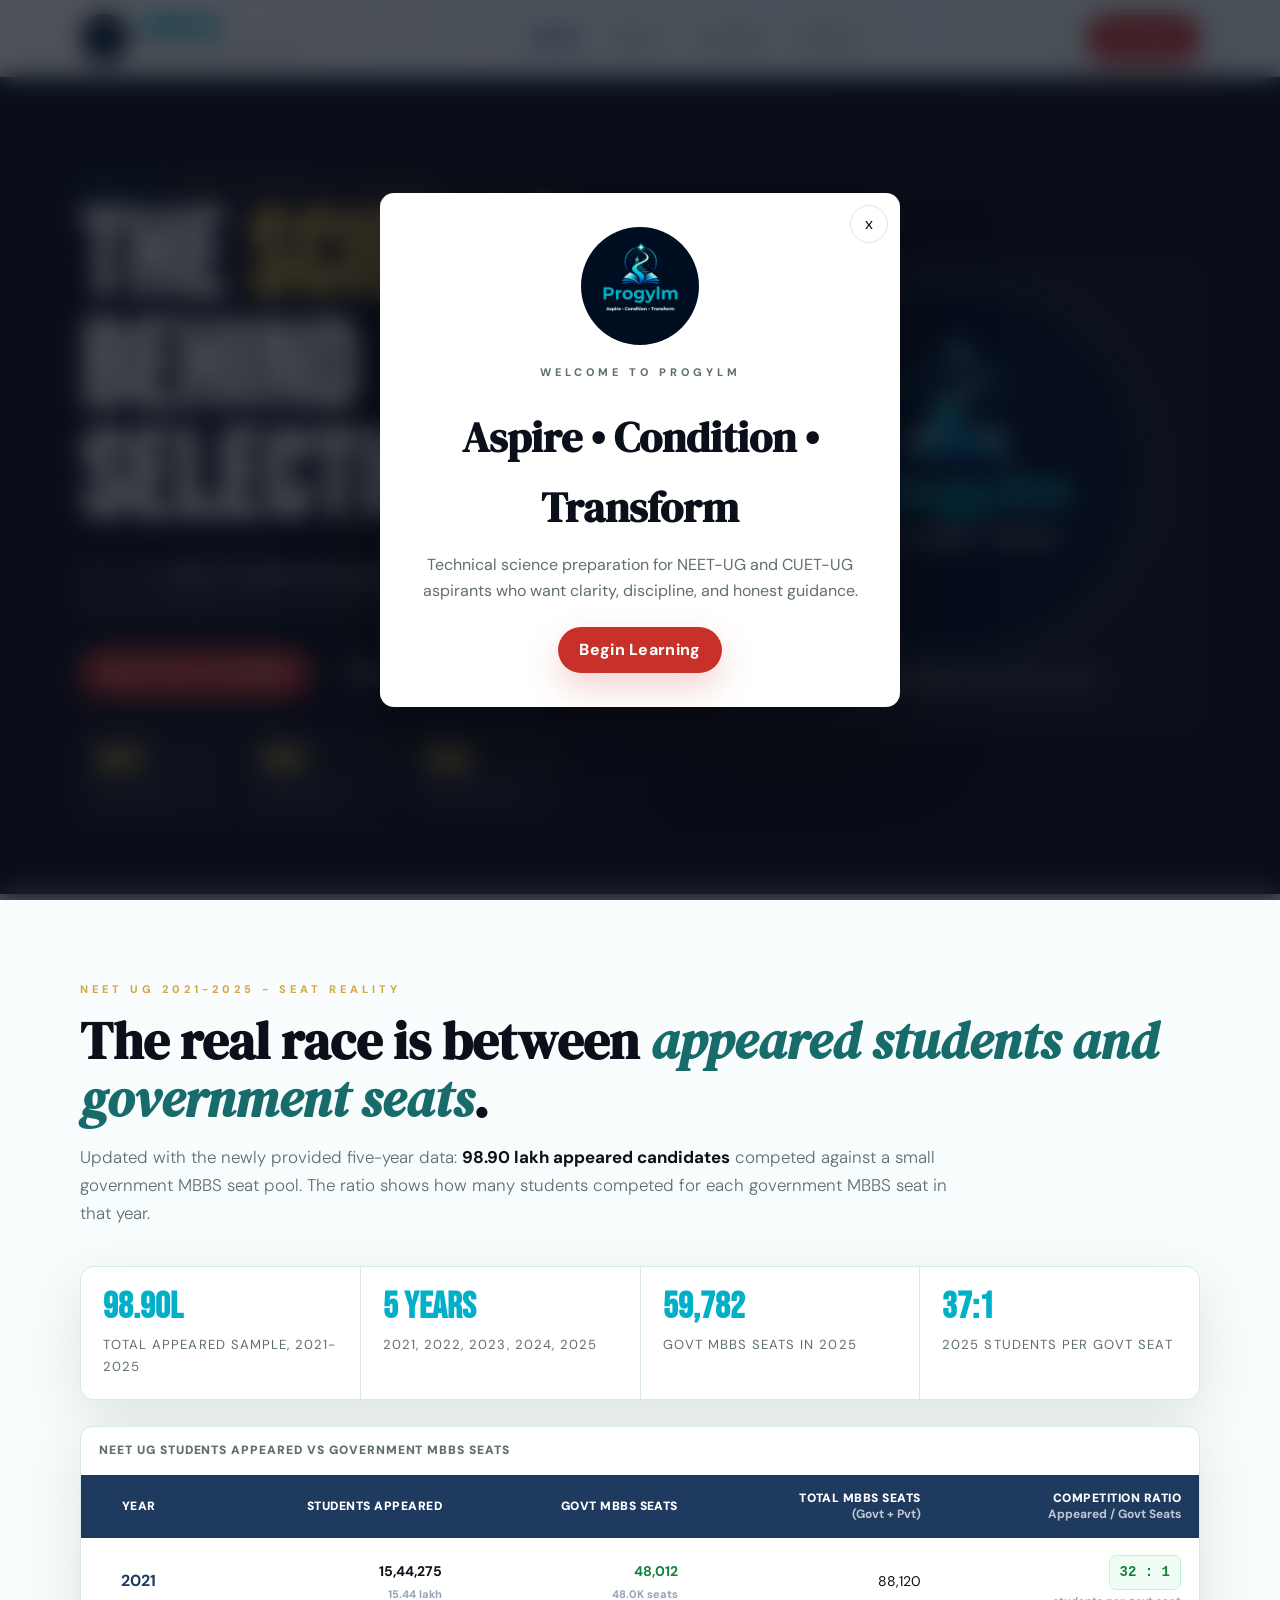
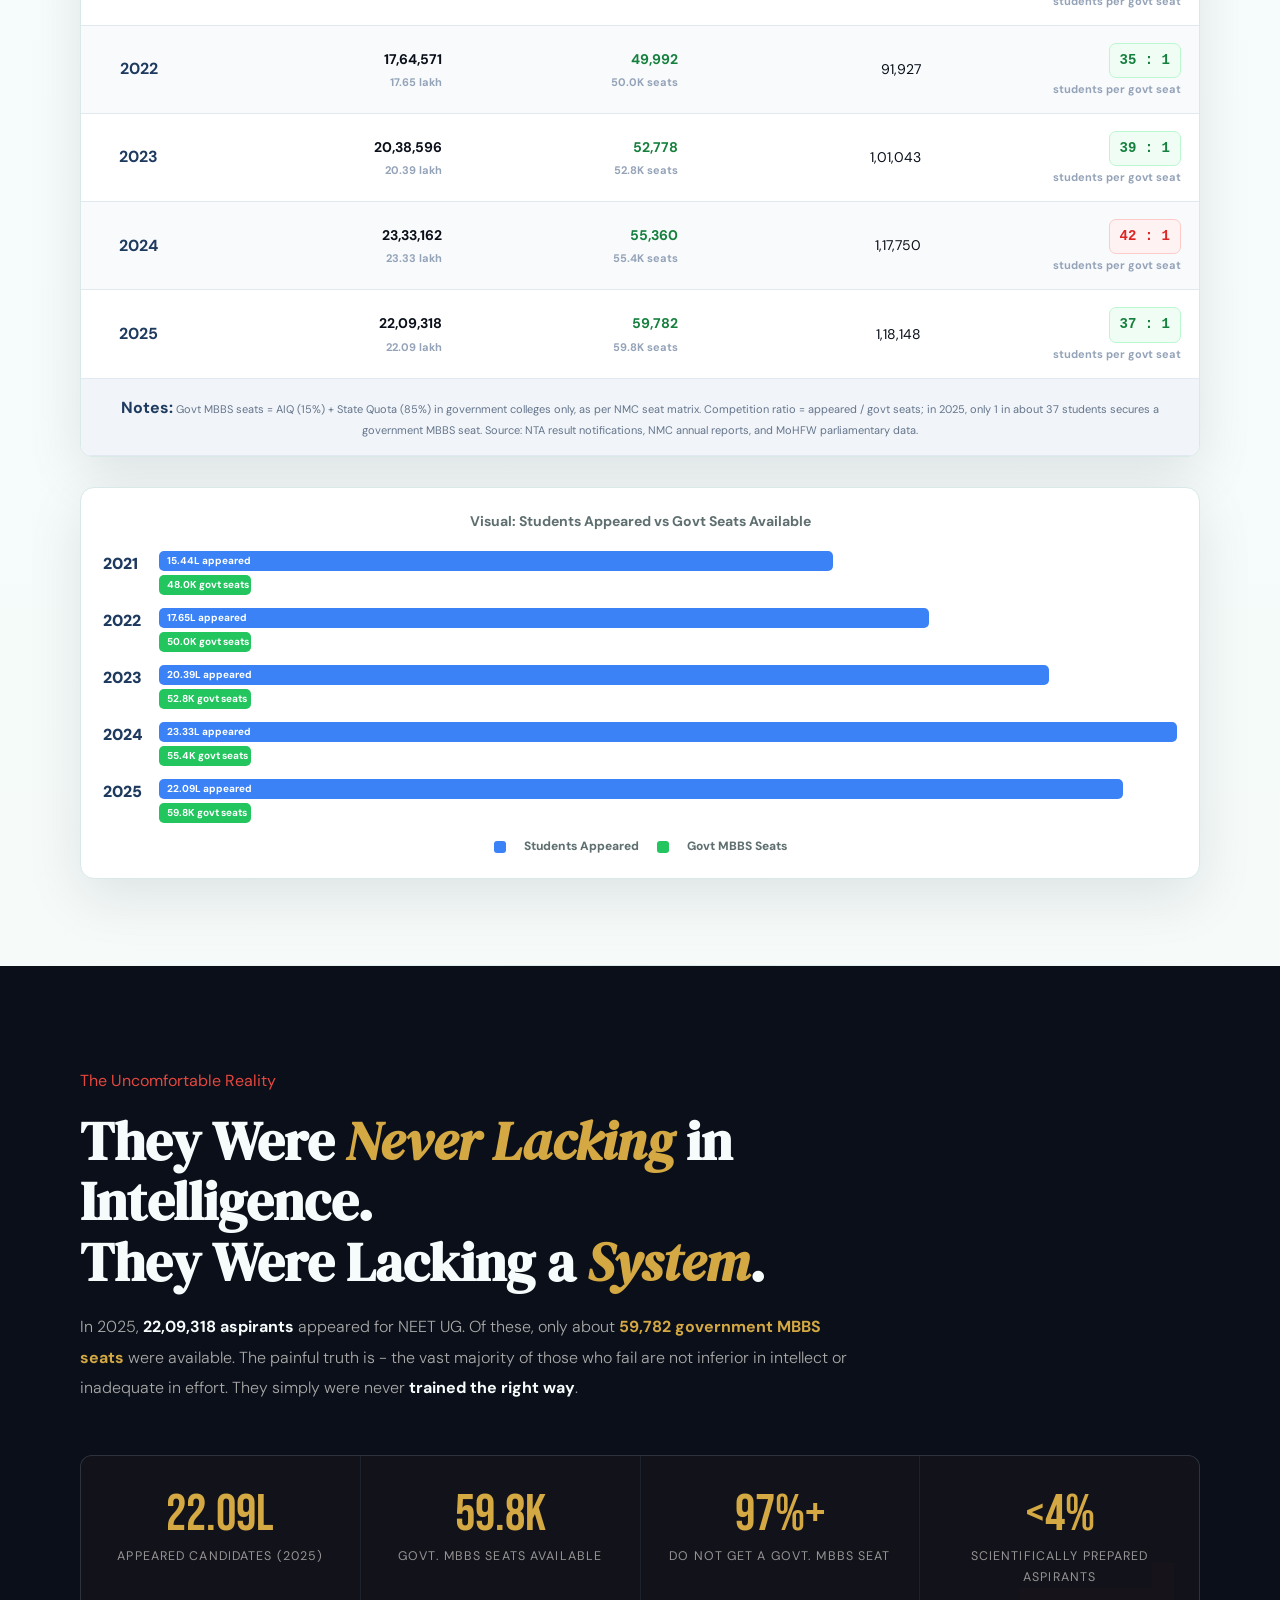
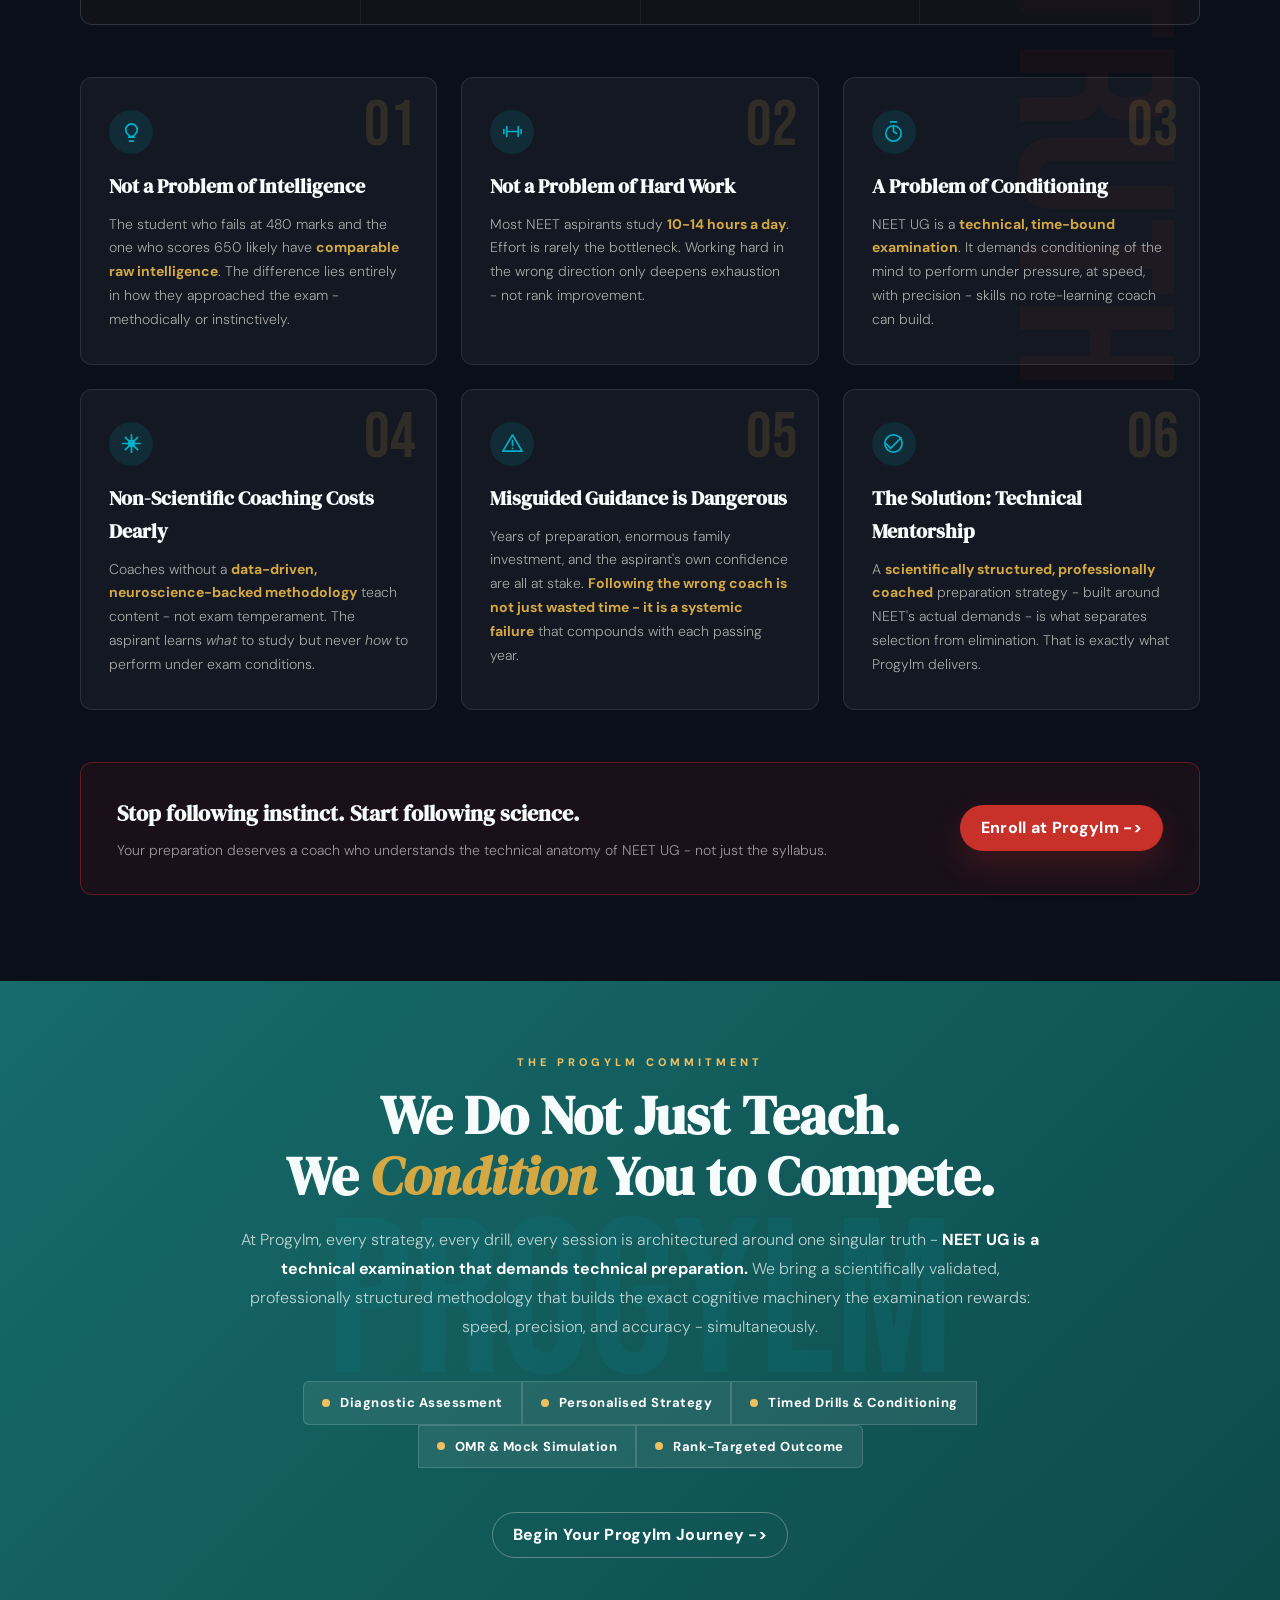
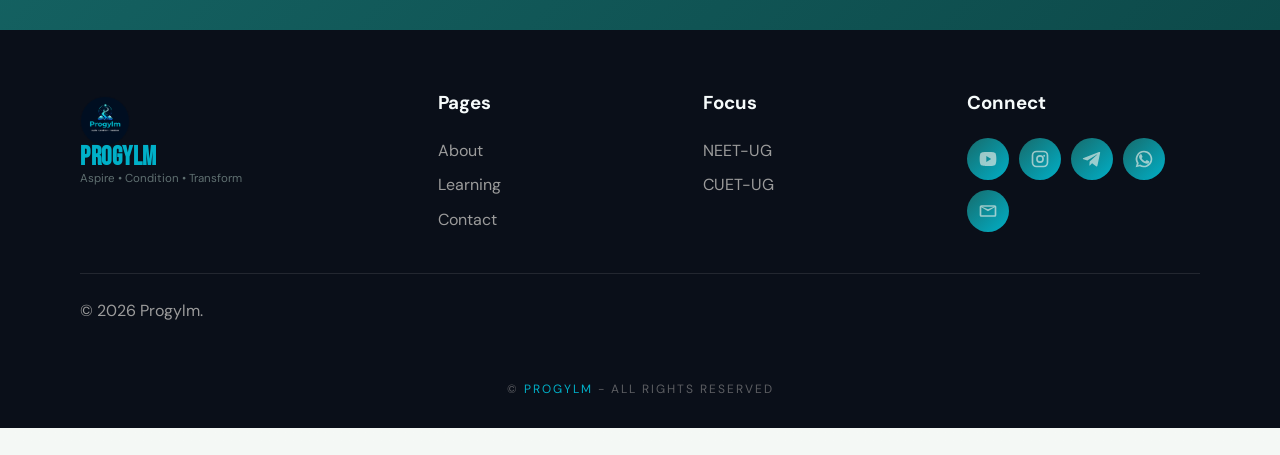
==== commit 93163e94: "Add files via upload" ====
--- a/index.html
+++ b/index.html
@@ -210,7 +210,7 @@
 
   <footer class="site-footer">
     <div class="container footer-grid">
-      <div><a class="brand protected-brand" href="index.html"><img class="brand-logo" src="assets/images/PROGYLM.jpeg" alt="Progylm logo" draggable="false"><span><strong>Progylm</strong><small>Aspire • Condition • Transform</small></span></a><p>Technical Biology and Physics preparation for NEET-UG and CUET-UG aspirants.</p></div>
+      <div><a class="brand protected-brand" href="index.html"><img class="brand-logo" src="assets/images/PROGYLM.jpeg" alt="Progylm logo" draggable="false"><span><strong>Progylm</strong><small>Aspire • Condition • Transform</small></span></a></div>
       <div><h3>Pages</h3><a href="about.html">About</a><a href="notes.html">Learning</a><a href="contact.html">Contact</a></div>
       <div><h3>Focus</h3><a href="notes.html">NEET-UG</a><a href="notes.html">CUET-UG</a></div>
       <div><h3>Connect</h3><div class="social-links"><a href="https://www.youtube.com/@ProgylmNEET" target="_blank" rel="noopener" aria-label="YouTube"><svg class="social-icon" viewBox="0 0 24 24" aria-hidden="true"><path d="M21.6 7.2s-.2-1.7-.9-2.4c-.9-.9-1.9-.9-2.4-1C15 3.5 12 3.5 12 3.5s-3 0-6.3.3c-.5.1-1.5.1-2.4 1-.7.7-.9 2.4-.9 2.4S2 9.1 2 11v1.8c0 1.9.4 3.8.4 3.8s.2 1.7.9 2.4c.9.9 2.1.9 2.6 1 1.9.2 6.1.3 6.1.3s3 0 6.3-.3c.5-.1 1.5-.1 2.4-1 .7-.7.9-2.4.9-2.4s.4-1.9.4-3.8V11c0-1.9-.4-3.8-.4-3.8ZM10 15.5v-7l5.8 3.5L10 15.5Z"></path></svg></a><a href="https://www.instagram.com/progylm/" target="_blank" rel="noopener" aria-label="Instagram"><svg class="social-icon" viewBox="0 0 24 24" aria-hidden="true"><path d="M7.8 2h8.4A5.8 5.8 0 0 1 22 7.8v8.4a5.8 5.8 0 0 1-5.8 5.8H7.8A5.8 5.8 0 0 1 2 16.2V7.8A5.8 5.8 0 0 1 7.8 2Zm0 2A3.8 3.8 0 0 0 4 7.8v8.4A3.8 3.8 0 0 0 7.8 20h8.4a3.8 3.8 0 0 0 3.8-3.8V7.8A3.8 3.8 0 0 0 16.2 4H7.8Zm4.2 3.3a4.7 4.7 0 1 1 0 9.4 4.7 4.7 0 0 1 0-9.4Zm0 2a2.7 2.7 0 1 0 0 5.4 2.7 2.7 0 0 0 0-5.4Zm5-2.3a1.1 1.1 0 1 1 0 2.2 1.1 1.1 0 0 1 0-2.2Z"></path></svg></a><a href="https://t.me/progylmNEET" target="_blank" rel="noopener" aria-label="Telegram"><svg class="social-icon" viewBox="0 0 24 24" aria-hidden="true"><path d="M21.8 4.4 18.5 20c-.2 1-.8 1.2-1.6.7l-4.8-3.5-2.3 2.2c-.3.3-.5.5-1 .5l.4-4.9 8.9-8c.4-.4-.1-.6-.6-.2L6.4 13.7 1.7 12.2c-1-.3-1-1 .2-1.5L20.4 3.6c.8-.3 1.6.2 1.4.8Z"></path></svg></a><a href="https://api.whatsapp.com/send?phone=917070131236&amp;text=Hello%20Progylm%20Team.%0A" target="_blank" rel="noopener" aria-label="WhatsApp"><svg class="social-icon" viewBox="0 0 24 24" aria-hidden="true"><path d="M17.5 14.4c-.3-.1-1.8-.9-2-.9-.3-.1-.5-.1-.7.1-.2.3-.8.9-.9 1.1-.2.2-.3.2-.6.1-.3-.1-1.2-.5-2.4-1.5-.9-.8-1.5-1.8-1.6-2.1-.2-.3 0-.5.1-.6.1-.1.3-.3.4-.5.1-.2.2-.3.3-.5.1-.2.1-.4 0-.5 0-.1-.7-1.6-.9-2.2-.2-.6-.5-.5-.7-.5h-.6c-.2 0-.5.1-.8.4-.3.3-1 1-1 2.5s1.1 2.9 1.2 3.1c.1.2 2.1 3.2 5.1 4.5.7.3 1.3.5 1.7.6.7.2 1.4.2 1.9.1.6-.1 1.8-.7 2-1.4.2-.7.2-1.3.2-1.4-.1-.1-.3-.2-.6-.4ZM12 2a10 10 0 0 0-8.6 15.1L2 22l5-1.3A10 10 0 1 0 12 2Zm0 2a8 8 0 1 1-4.1 14.9l-.3-.2-2.6.7.7-2.5-.2-.4A8 8 0 0 1 12 4Z"></path></svg></a><a href="mailto:progylmed@gmail.com" aria-label="Email"><svg class="social-icon" viewBox="0 0 24 24" aria-hidden="true"><path d="M4 5h16a2 2 0 0 1 2 2v10a2 2 0 0 1-2 2H4a2 2 0 0 1-2-2V7a2 2 0 0 1 2-2Zm8 7.2L4 7.6V17h16V7.6l-8 4.6Zm0-2.3L19.2 7H4.8L12 9.9Z"></path></svg></a></div></div>
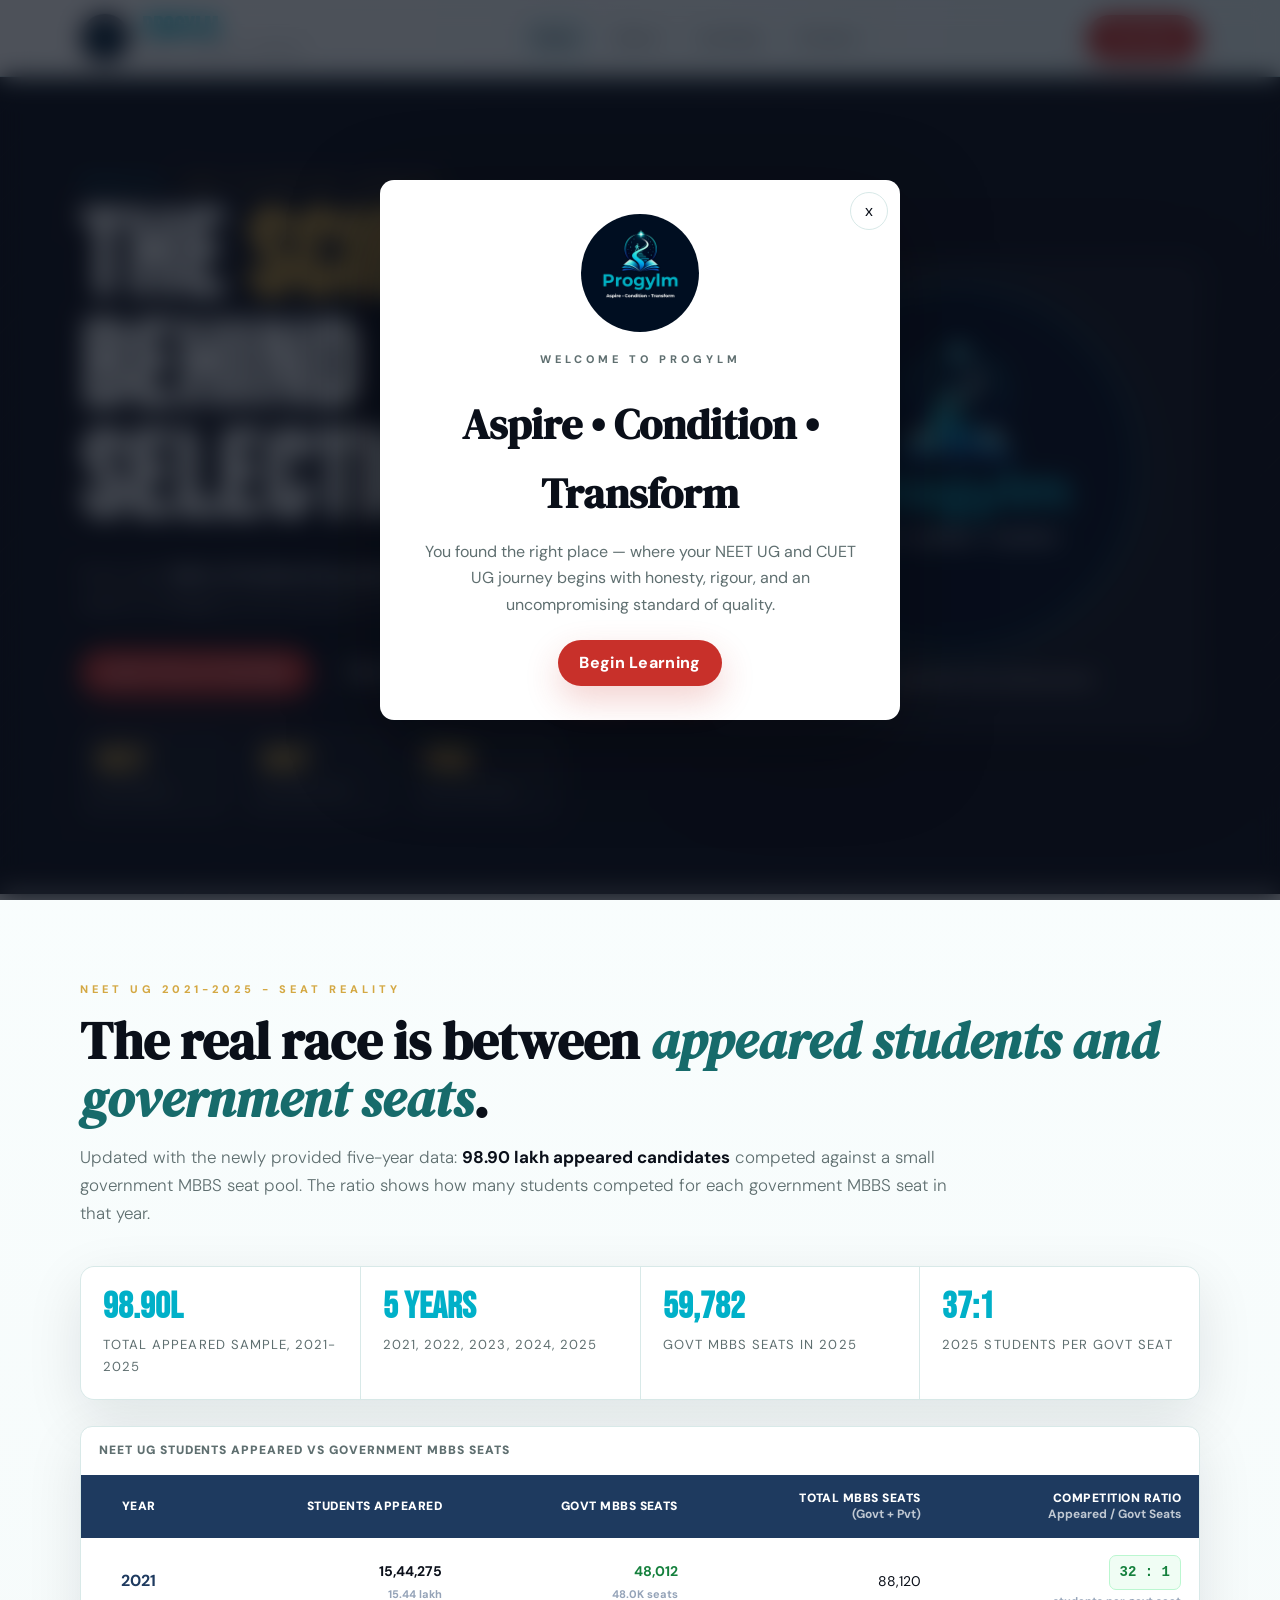
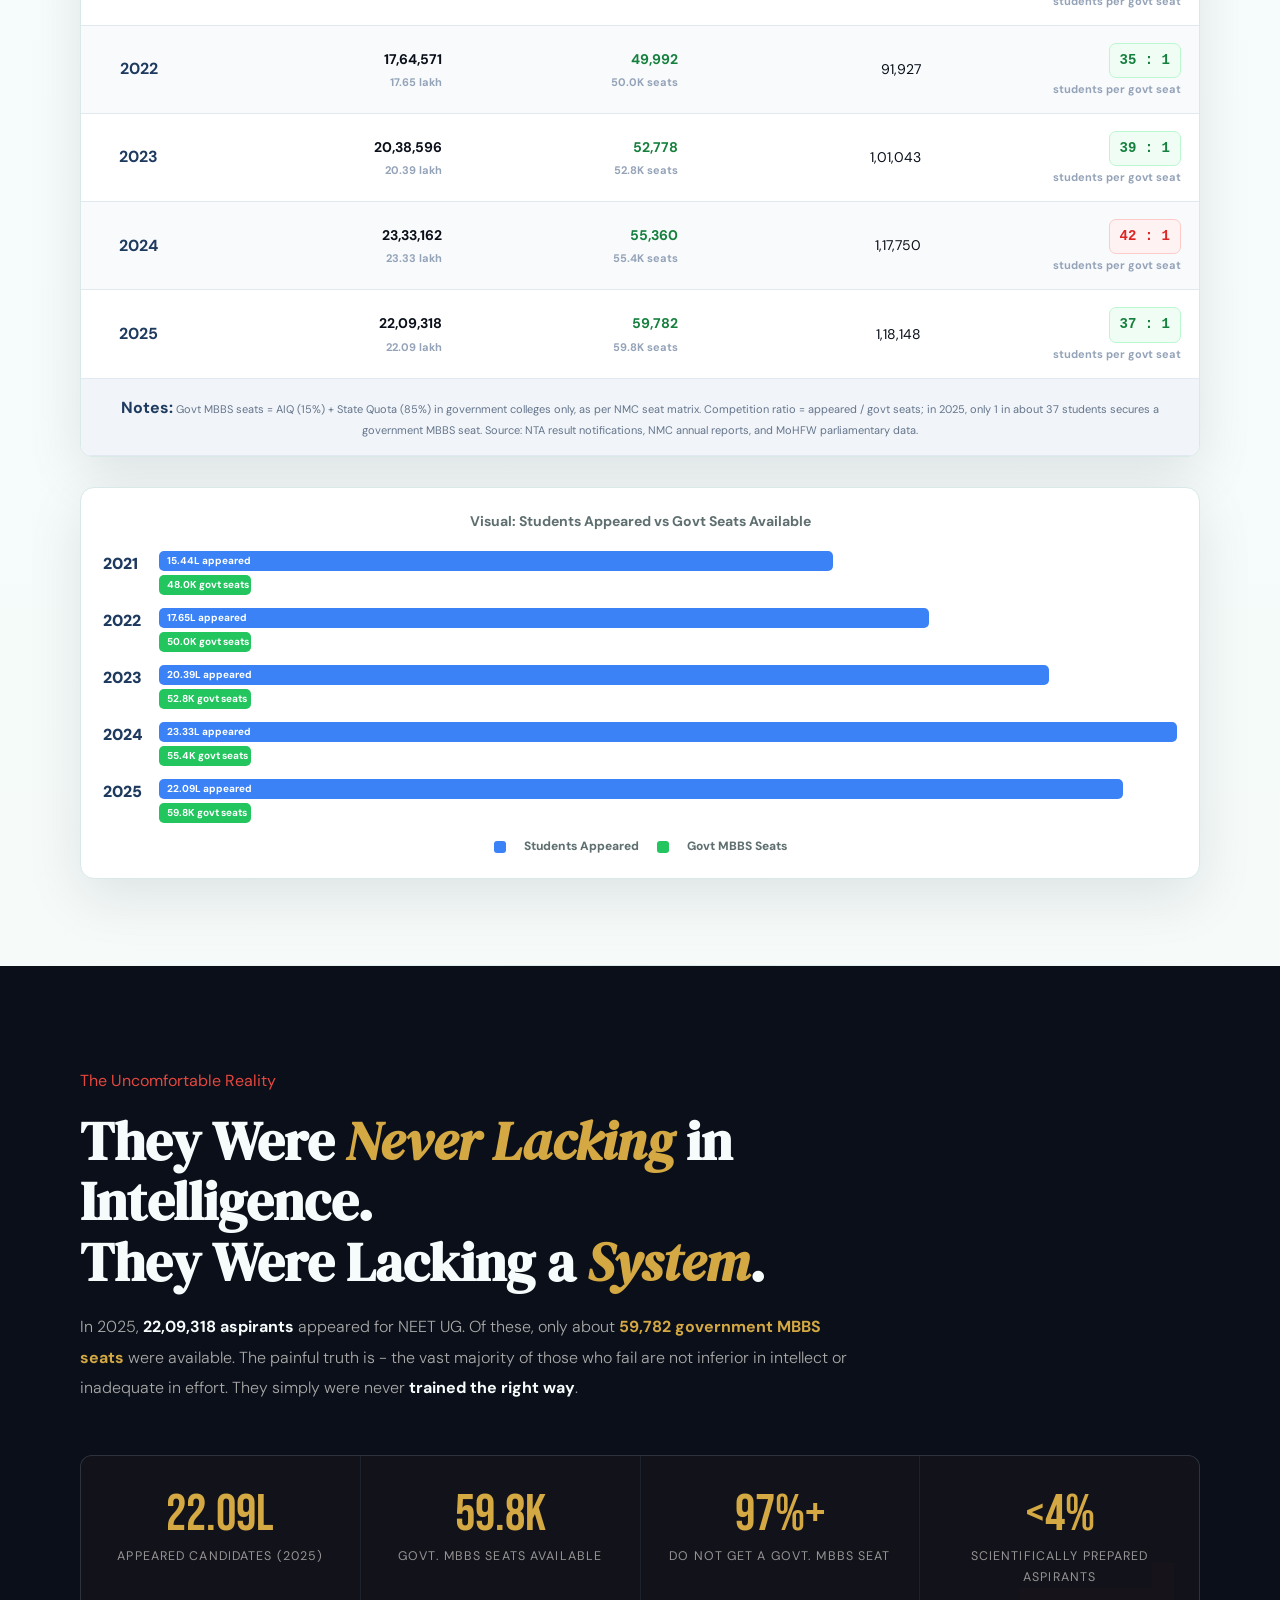
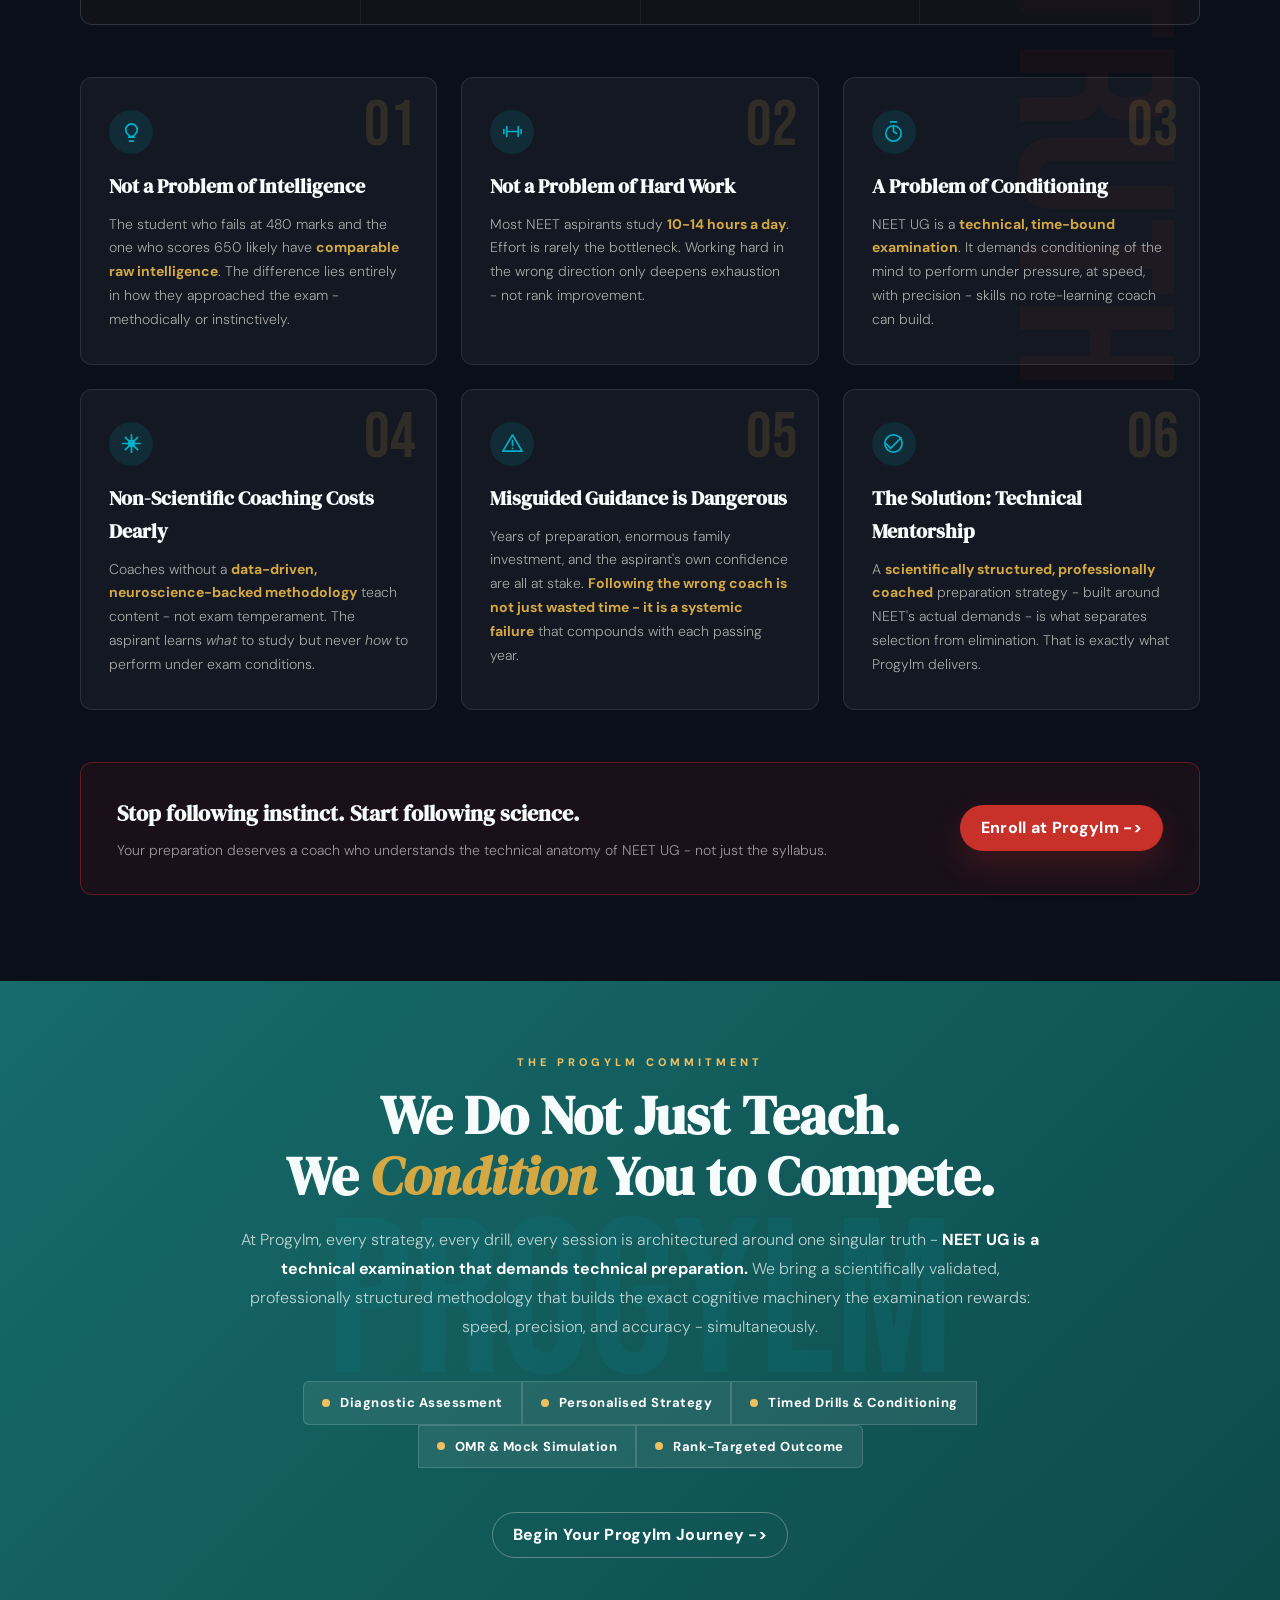
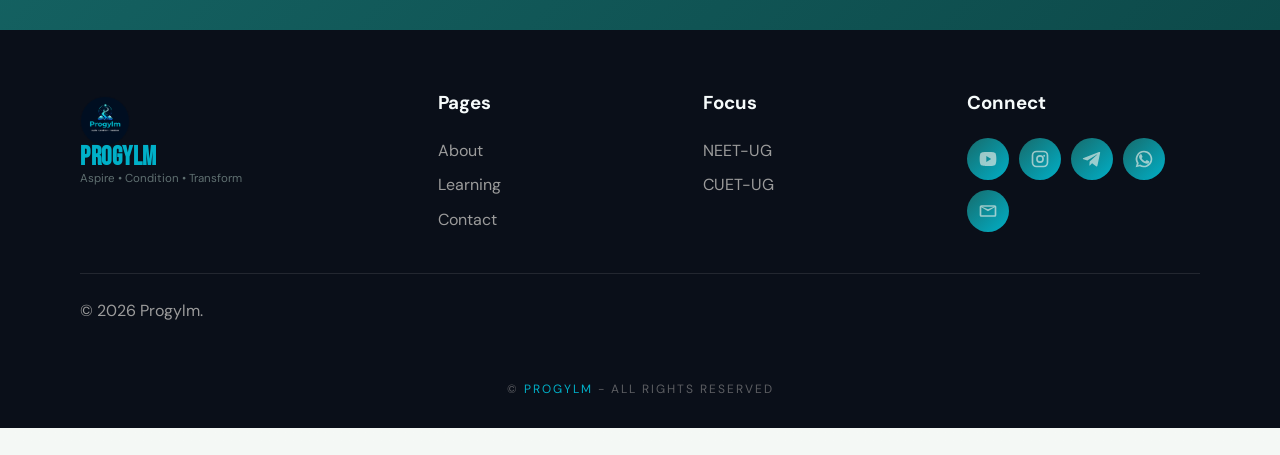
==== commit 150578d3: "Add files via upload" ====
--- a/index.html
+++ b/index.html
@@ -27,7 +27,7 @@
       <img src="assets/images/PROGYLM.jpeg" alt="Progylm logo">
       <p class="eyebrow">Welcome to Progylm</p>
       <h2>Aspire • Condition • Transform</h2>
-      <p>Technical science preparation for NEET-UG and CUET-UG aspirants who want clarity, discipline, and honest guidance.</p>
+      <p>You found the right place — where your NEET UG and CUET UG journey begins with honesty, rigour, and an uncompromising standard of quality. </p>
       <button class="btn-primary" type="button" data-welcome-start>Begin Learning</button>
     </div>
   </div>
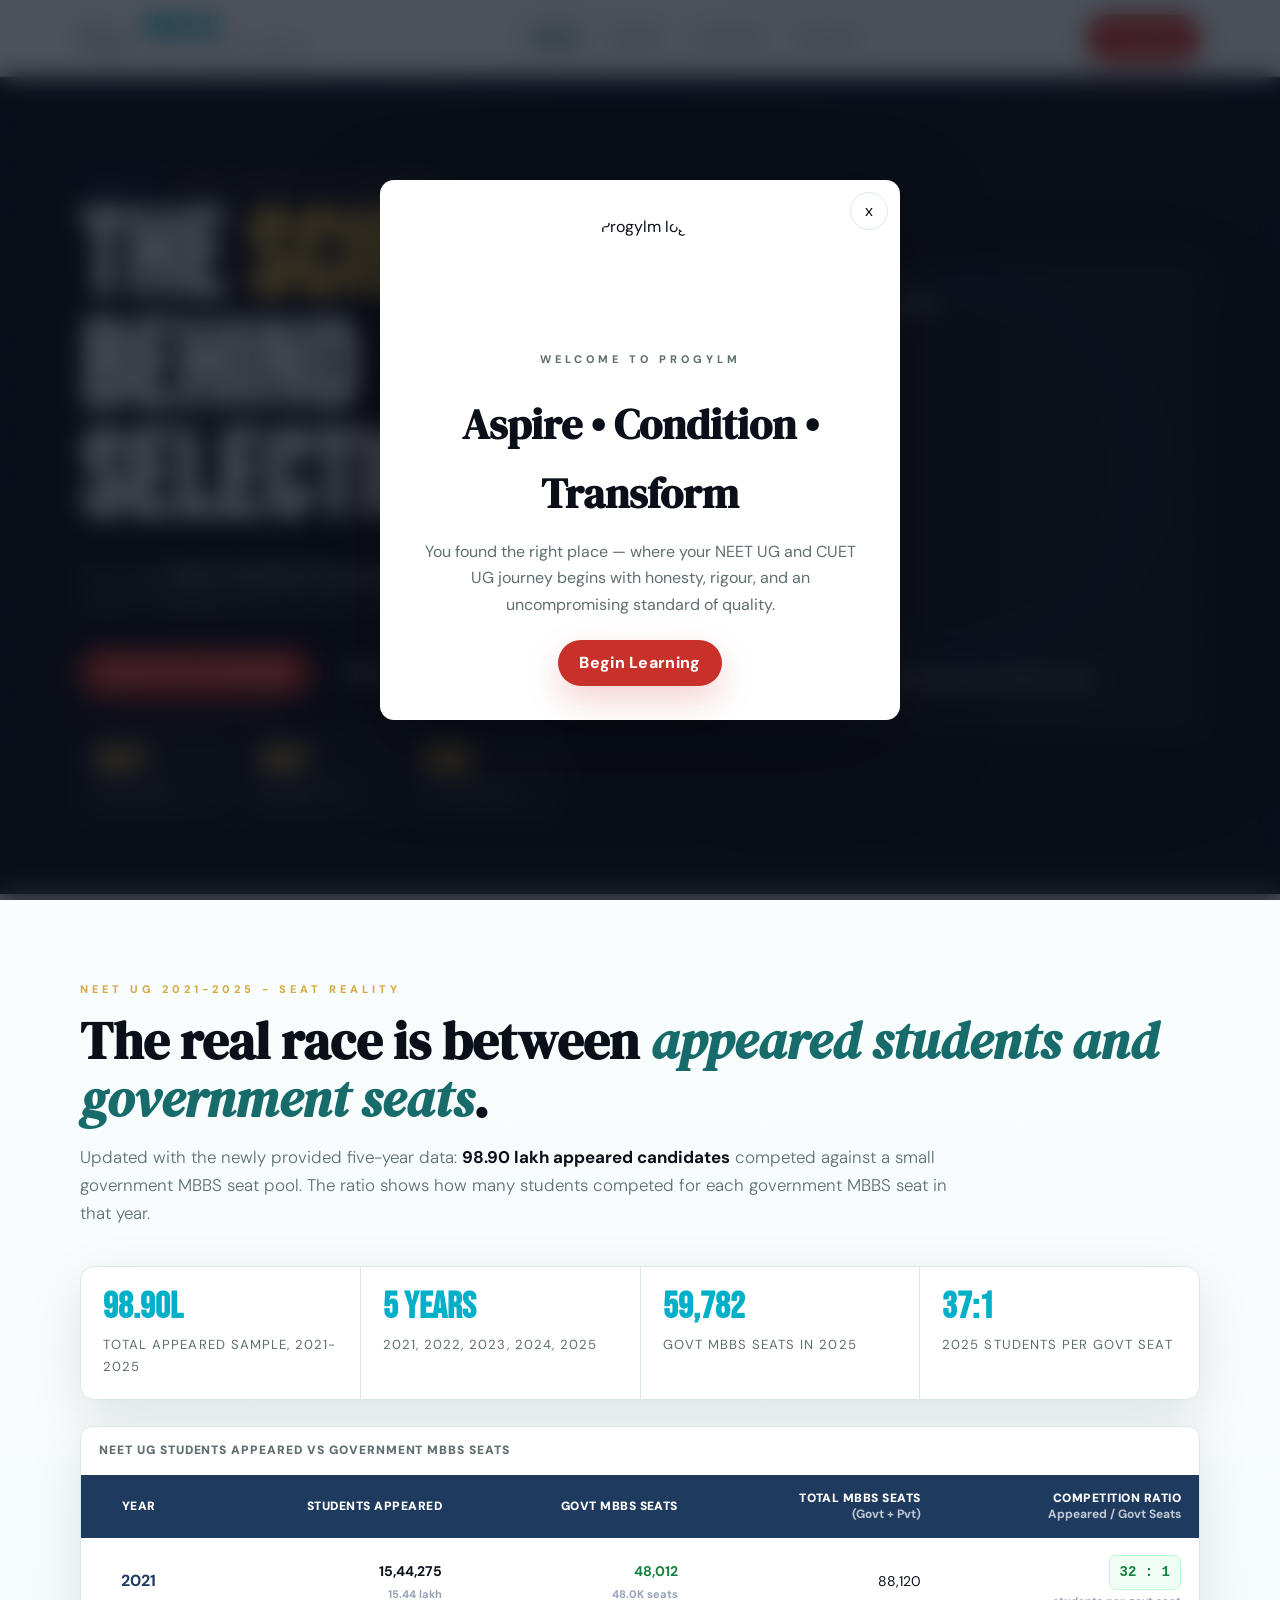
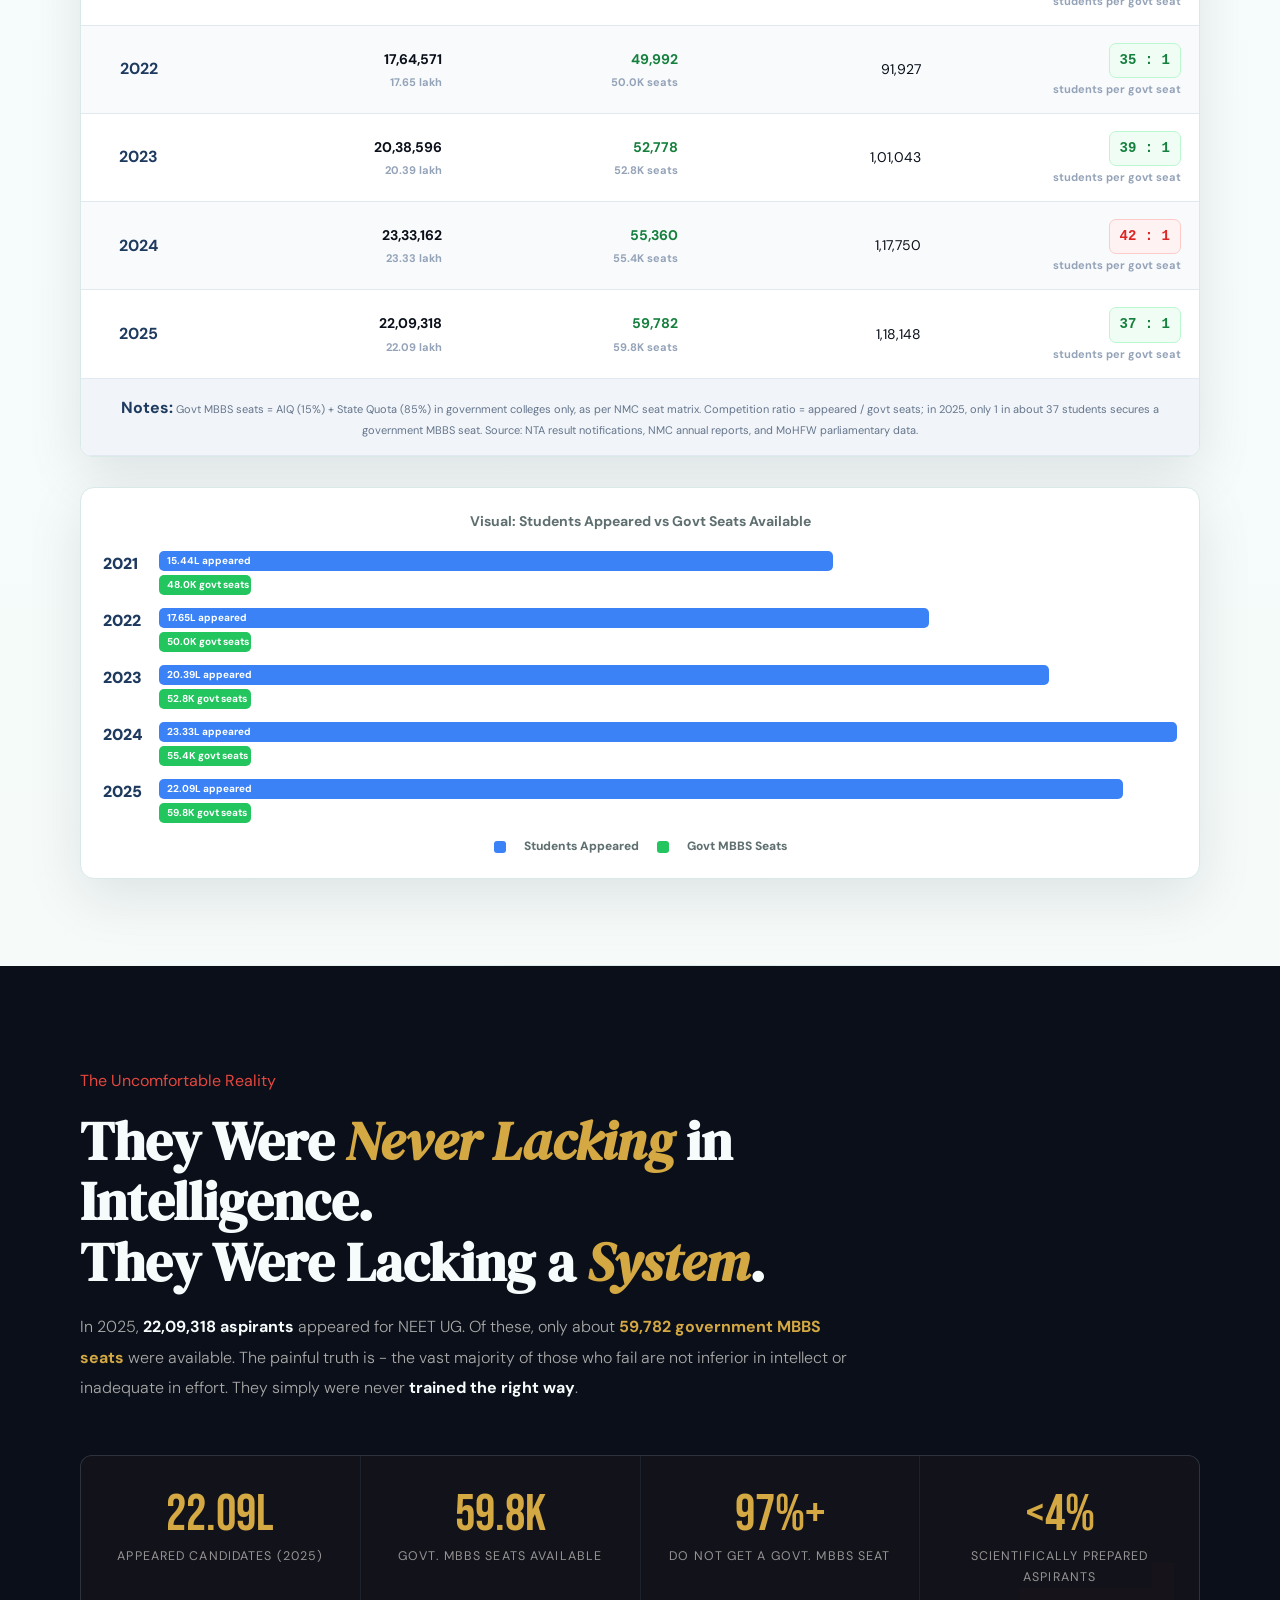
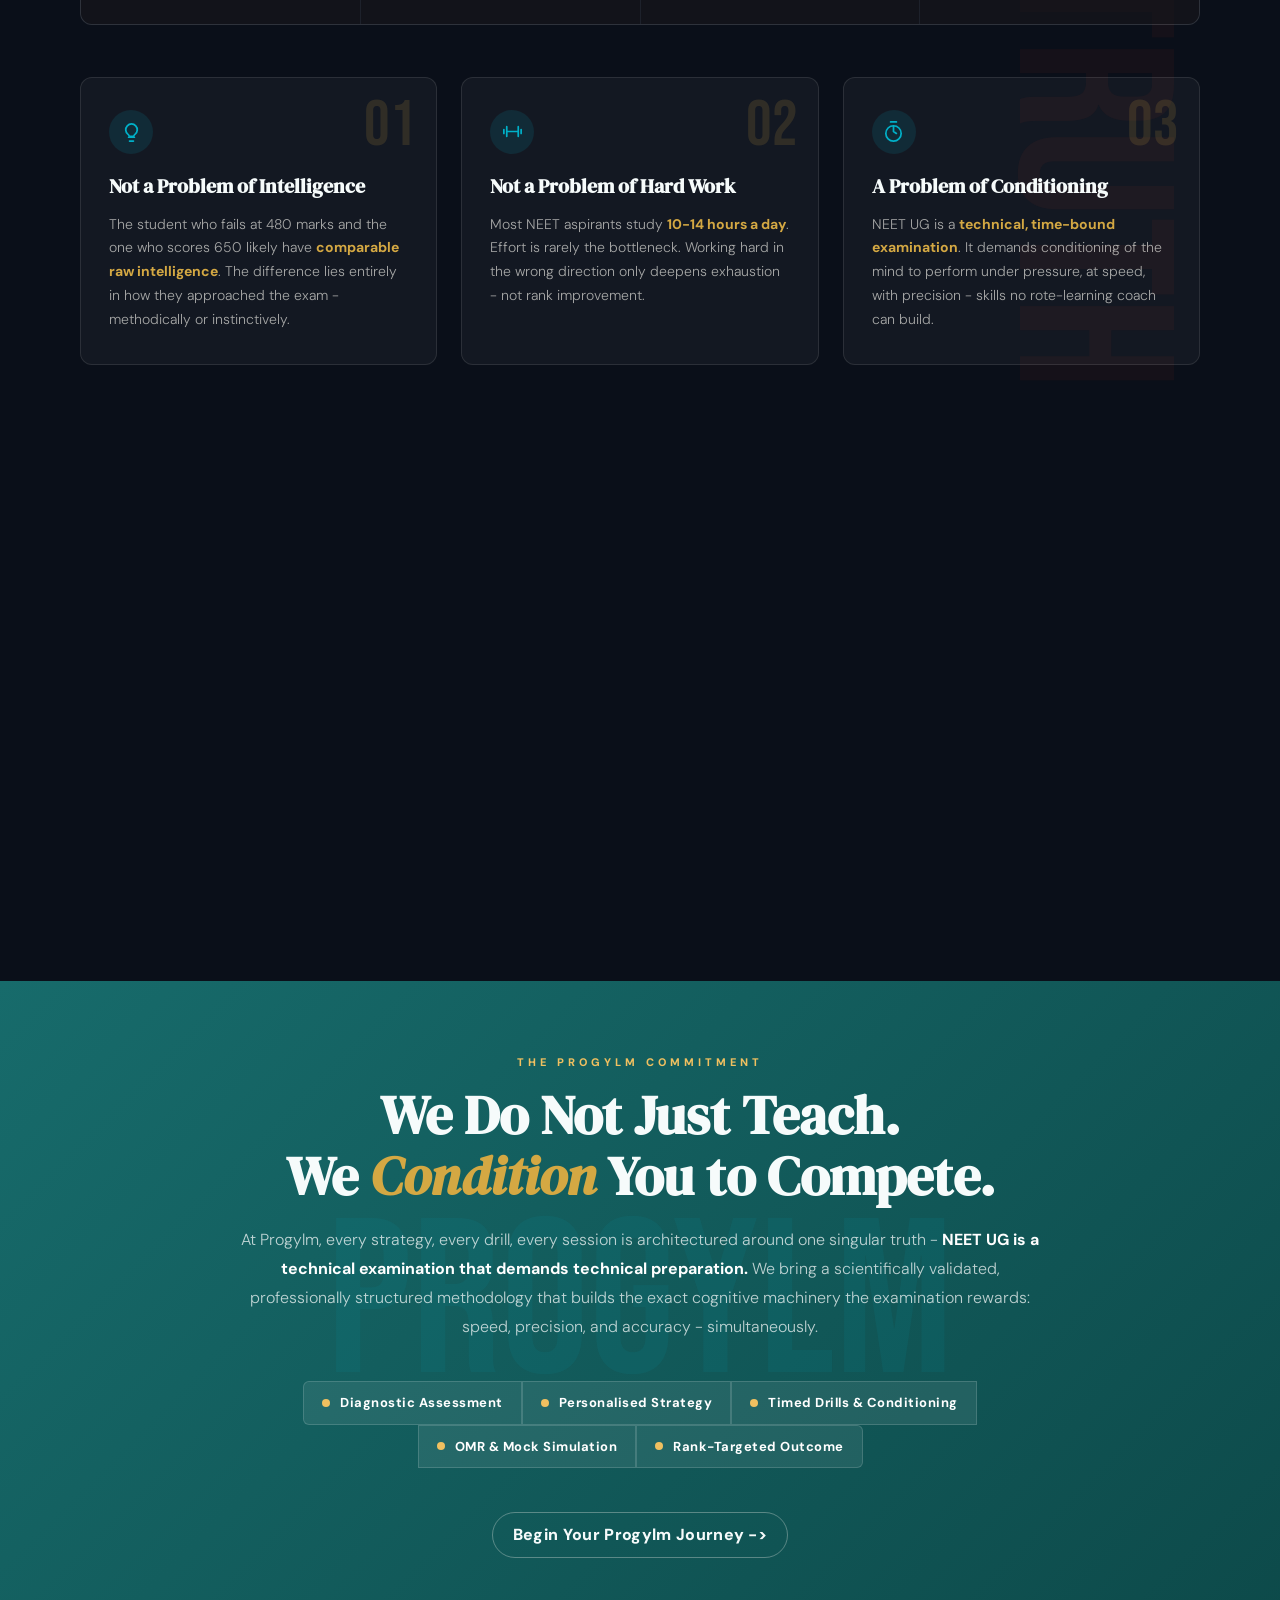
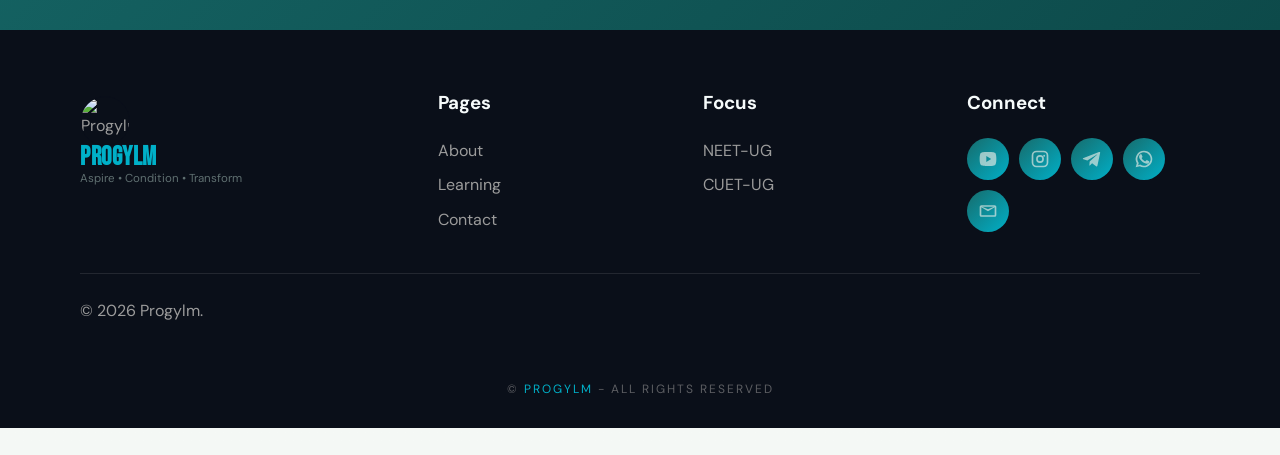
==== commit 0de2e57b: "Changed logo to PNG" ====
--- a/index.html
+++ b/index.html
@@ -8,7 +8,7 @@
   <meta name="author" content="Progylm">
   <meta property="og:title" content="Progylm - The Science Behind Selection">
   <meta property="og:description" content="Aspire • Condition • Transform.">
-  <meta property="og:image" content="assets/images/PROGYLM.jpeg">
+  <meta property="og:image" content="assets/images/PROGYLM.png">
   <meta property="og:type" content="website">
   <meta name="theme-color" content="#0a0f19">
   <title>Progylm | The Science Behind Selection</title>
@@ -19,12 +19,12 @@
   <link rel="stylesheet" href="style.css">
 </head>
 <body>
-  <div class="loader" aria-label="Loading Progylm"><img src="assets/images/PROGYLM.jpeg" alt="Progylm logo"></div>
+  <div class="loader" aria-label="Loading Progylm"><img src="assets/images/PROGYLM.png" alt="Progylm logo"></div>
 
   <div class="welcome" data-welcome aria-hidden="true">
     <div class="welcome-card">
       <button class="welcome-close" type="button" aria-label="Close welcome message" data-welcome-close>x</button>
-      <img src="assets/images/PROGYLM.jpeg" alt="Progylm logo">
+      <img src="assets/images/PROGYLM.png" alt="Progylm logo">
       <p class="eyebrow">Welcome to Progylm</p>
       <h2>Aspire • Condition • Transform</h2>
       <p>You found the right place — where your NEET UG and CUET UG journey begins with honesty, rigour, and an uncompromising standard of quality. </p>
@@ -35,7 +35,7 @@
   <header class="site-header">
     <nav class="navbar container" aria-label="Primary navigation">
       <a class="brand protected-brand" href="index.html" aria-label="Progylm home">
-        <img class="brand-logo" src="assets/images/PROGYLM.jpeg" alt="Progylm logo" draggable="false">
+        <img class="brand-logo" src="assets/images/PROGYLM.png" alt="Progylm logo" draggable="false">
         <span><strong>Progylm</strong><small>Aspire • Condition • Transform</small></span>
       </a>
       <button class="nav-toggle" type="button" aria-label="Open navigation" aria-expanded="false" data-nav-toggle><span></span><span></span><span></span></button>
@@ -67,7 +67,7 @@
           </div>
         </div>
         <div class="hero-logo-card reveal">
-          <img src="assets/images/PROGYLM.jpeg" alt="Progylm brand logo" draggable="false">
+          <img src="assets/images/PROGYLM.png" alt="Progylm brand logo" draggable="false">
           <p class="logo-caption">We shape aspiration into achievement.</p>
         </div>
       </div>
@@ -210,7 +210,7 @@
 
   <footer class="site-footer">
     <div class="container footer-grid">
-      <div><a class="brand protected-brand" href="index.html"><img class="brand-logo" src="assets/images/PROGYLM.jpeg" alt="Progylm logo" draggable="false"><span><strong>Progylm</strong><small>Aspire • Condition • Transform</small></span></a></div>
+      <div><a class="brand protected-brand" href="index.html"><img class="brand-logo" src="assets/images/PROGYLM.png" alt="Progylm logo" draggable="false"><span><strong>Progylm</strong><small>Aspire • Condition • Transform</small></span></a></div>
       <div><h3>Pages</h3><a href="about.html">About</a><a href="notes.html">Learning</a><a href="contact.html">Contact</a></div>
       <div><h3>Focus</h3><a href="notes.html">NEET-UG</a><a href="notes.html">CUET-UG</a></div>
       <div><h3>Connect</h3><div class="social-links"><a href="https://www.youtube.com/@ProgylmNEET" target="_blank" rel="noopener" aria-label="YouTube"><svg class="social-icon" viewBox="0 0 24 24" aria-hidden="true"><path d="M21.6 7.2s-.2-1.7-.9-2.4c-.9-.9-1.9-.9-2.4-1C15 3.5 12 3.5 12 3.5s-3 0-6.3.3c-.5.1-1.5.1-2.4 1-.7.7-.9 2.4-.9 2.4S2 9.1 2 11v1.8c0 1.9.4 3.8.4 3.8s.2 1.7.9 2.4c.9.9 2.1.9 2.6 1 1.9.2 6.1.3 6.1.3s3 0 6.3-.3c.5-.1 1.5-.1 2.4-1 .7-.7.9-2.4.9-2.4s.4-1.9.4-3.8V11c0-1.9-.4-3.8-.4-3.8ZM10 15.5v-7l5.8 3.5L10 15.5Z"></path></svg></a><a href="https://www.instagram.com/progylm/" target="_blank" rel="noopener" aria-label="Instagram"><svg class="social-icon" viewBox="0 0 24 24" aria-hidden="true"><path d="M7.8 2h8.4A5.8 5.8 0 0 1 22 7.8v8.4a5.8 5.8 0 0 1-5.8 5.8H7.8A5.8 5.8 0 0 1 2 16.2V7.8A5.8 5.8 0 0 1 7.8 2Zm0 2A3.8 3.8 0 0 0 4 7.8v8.4A3.8 3.8 0 0 0 7.8 20h8.4a3.8 3.8 0 0 0 3.8-3.8V7.8A3.8 3.8 0 0 0 16.2 4H7.8Zm4.2 3.3a4.7 4.7 0 1 1 0 9.4 4.7 4.7 0 0 1 0-9.4Zm0 2a2.7 2.7 0 1 0 0 5.4 2.7 2.7 0 0 0 0-5.4Zm5-2.3a1.1 1.1 0 1 1 0 2.2 1.1 1.1 0 0 1 0-2.2Z"></path></svg></a><a href="https://t.me/progylmNEET" target="_blank" rel="noopener" aria-label="Telegram"><svg class="social-icon" viewBox="0 0 24 24" aria-hidden="true"><path d="M21.8 4.4 18.5 20c-.2 1-.8 1.2-1.6.7l-4.8-3.5-2.3 2.2c-.3.3-.5.5-1 .5l.4-4.9 8.9-8c.4-.4-.1-.6-.6-.2L6.4 13.7 1.7 12.2c-1-.3-1-1 .2-1.5L20.4 3.6c.8-.3 1.6.2 1.4.8Z"></path></svg></a><a href="https://api.whatsapp.com/send?phone=917070131236&amp;text=Hello%20Progylm%20Team.%0A" target="_blank" rel="noopener" aria-label="WhatsApp"><svg class="social-icon" viewBox="0 0 24 24" aria-hidden="true"><path d="M17.5 14.4c-.3-.1-1.8-.9-2-.9-.3-.1-.5-.1-.7.1-.2.3-.8.9-.9 1.1-.2.2-.3.2-.6.1-.3-.1-1.2-.5-2.4-1.5-.9-.8-1.5-1.8-1.6-2.1-.2-.3 0-.5.1-.6.1-.1.3-.3.4-.5.1-.2.2-.3.3-.5.1-.2.1-.4 0-.5 0-.1-.7-1.6-.9-2.2-.2-.6-.5-.5-.7-.5h-.6c-.2 0-.5.1-.8.4-.3.3-1 1-1 2.5s1.1 2.9 1.2 3.1c.1.2 2.1 3.2 5.1 4.5.7.3 1.3.5 1.7.6.7.2 1.4.2 1.9.1.6-.1 1.8-.7 2-1.4.2-.7.2-1.3.2-1.4-.1-.1-.3-.2-.6-.4ZM12 2a10 10 0 0 0-8.6 15.1L2 22l5-1.3A10 10 0 1 0 12 2Zm0 2a8 8 0 1 1-4.1 14.9l-.3-.2-2.6.7.7-2.5-.2-.4A8 8 0 0 1 12 4Z"></path></svg></a><a href="mailto:progylmed@gmail.com" aria-label="Email"><svg class="social-icon" viewBox="0 0 24 24" aria-hidden="true"><path d="M4 5h16a2 2 0 0 1 2 2v10a2 2 0 0 1-2 2H4a2 2 0 0 1-2-2V7a2 2 0 0 1 2-2Zm8 7.2L4 7.6V17h16V7.6l-8 4.6Zm0-2.3L19.2 7H4.8L12 9.9Z"></path></svg></a></div></div>
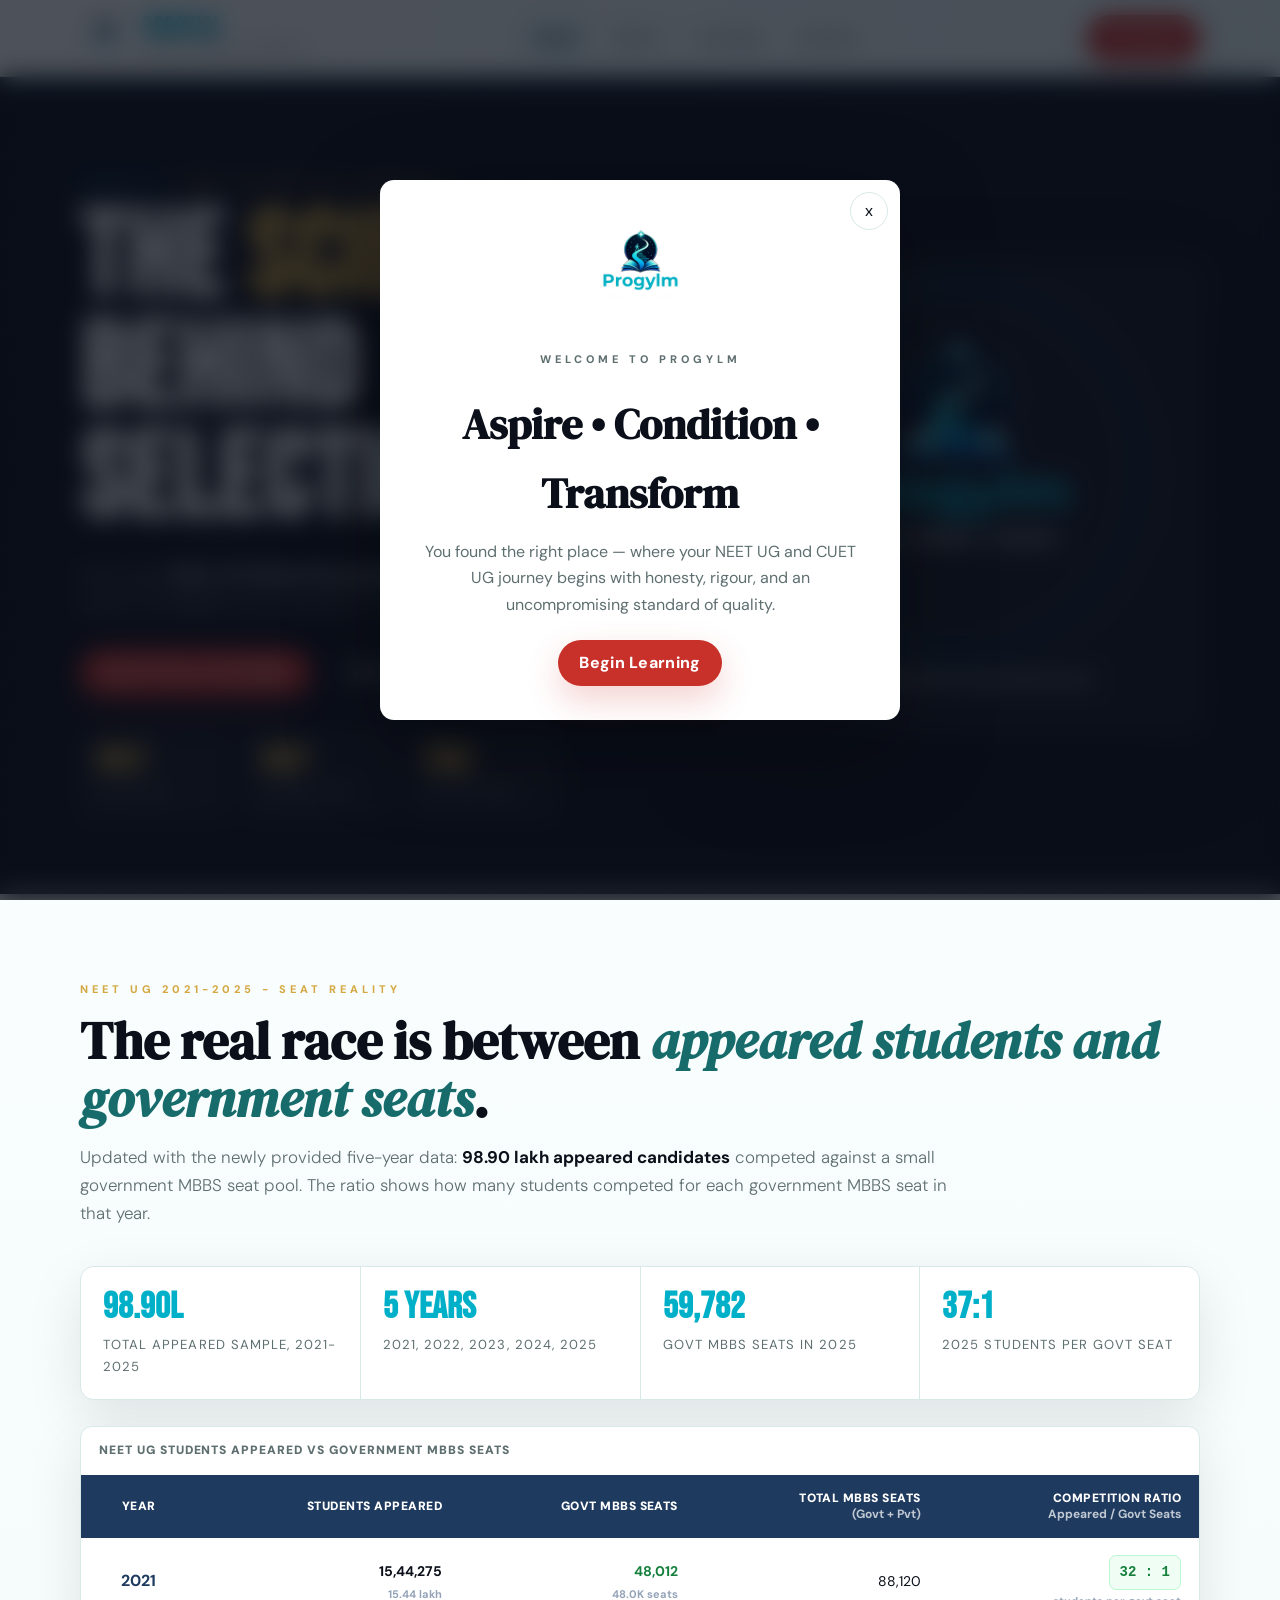
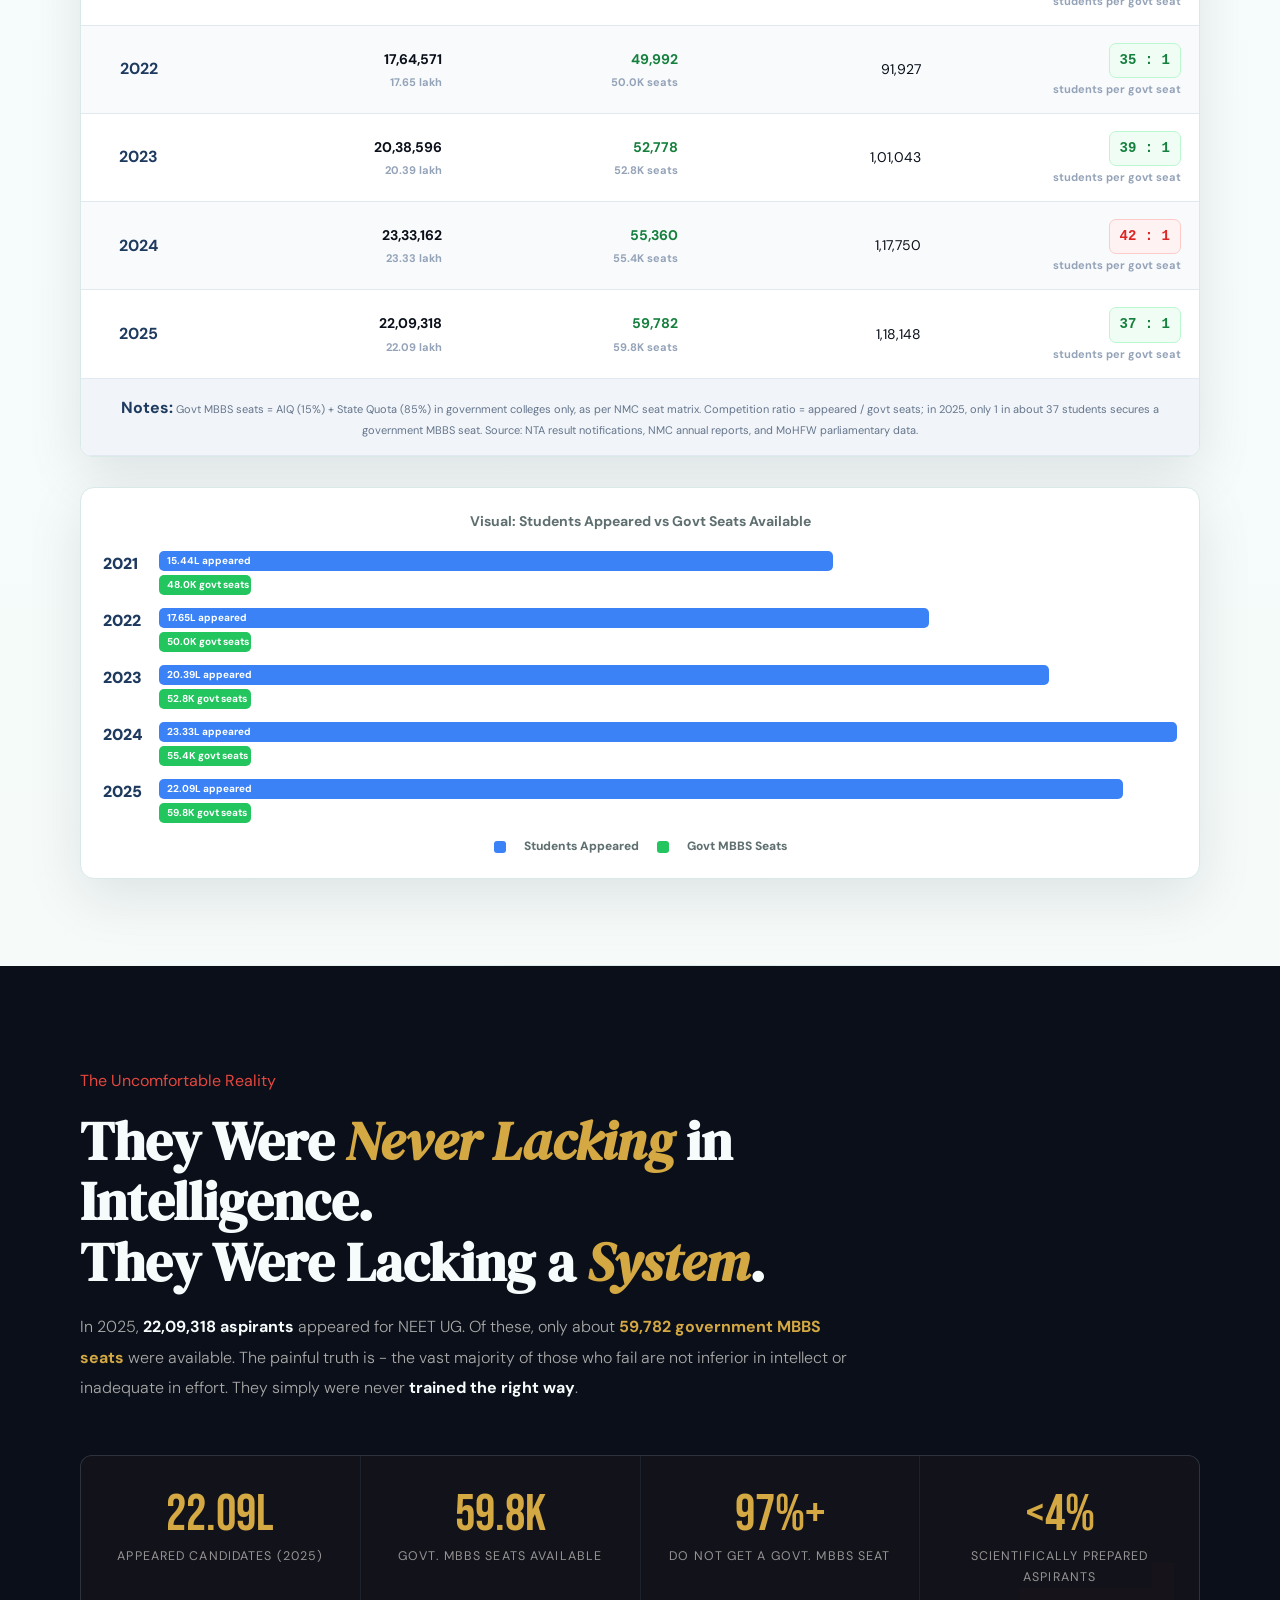
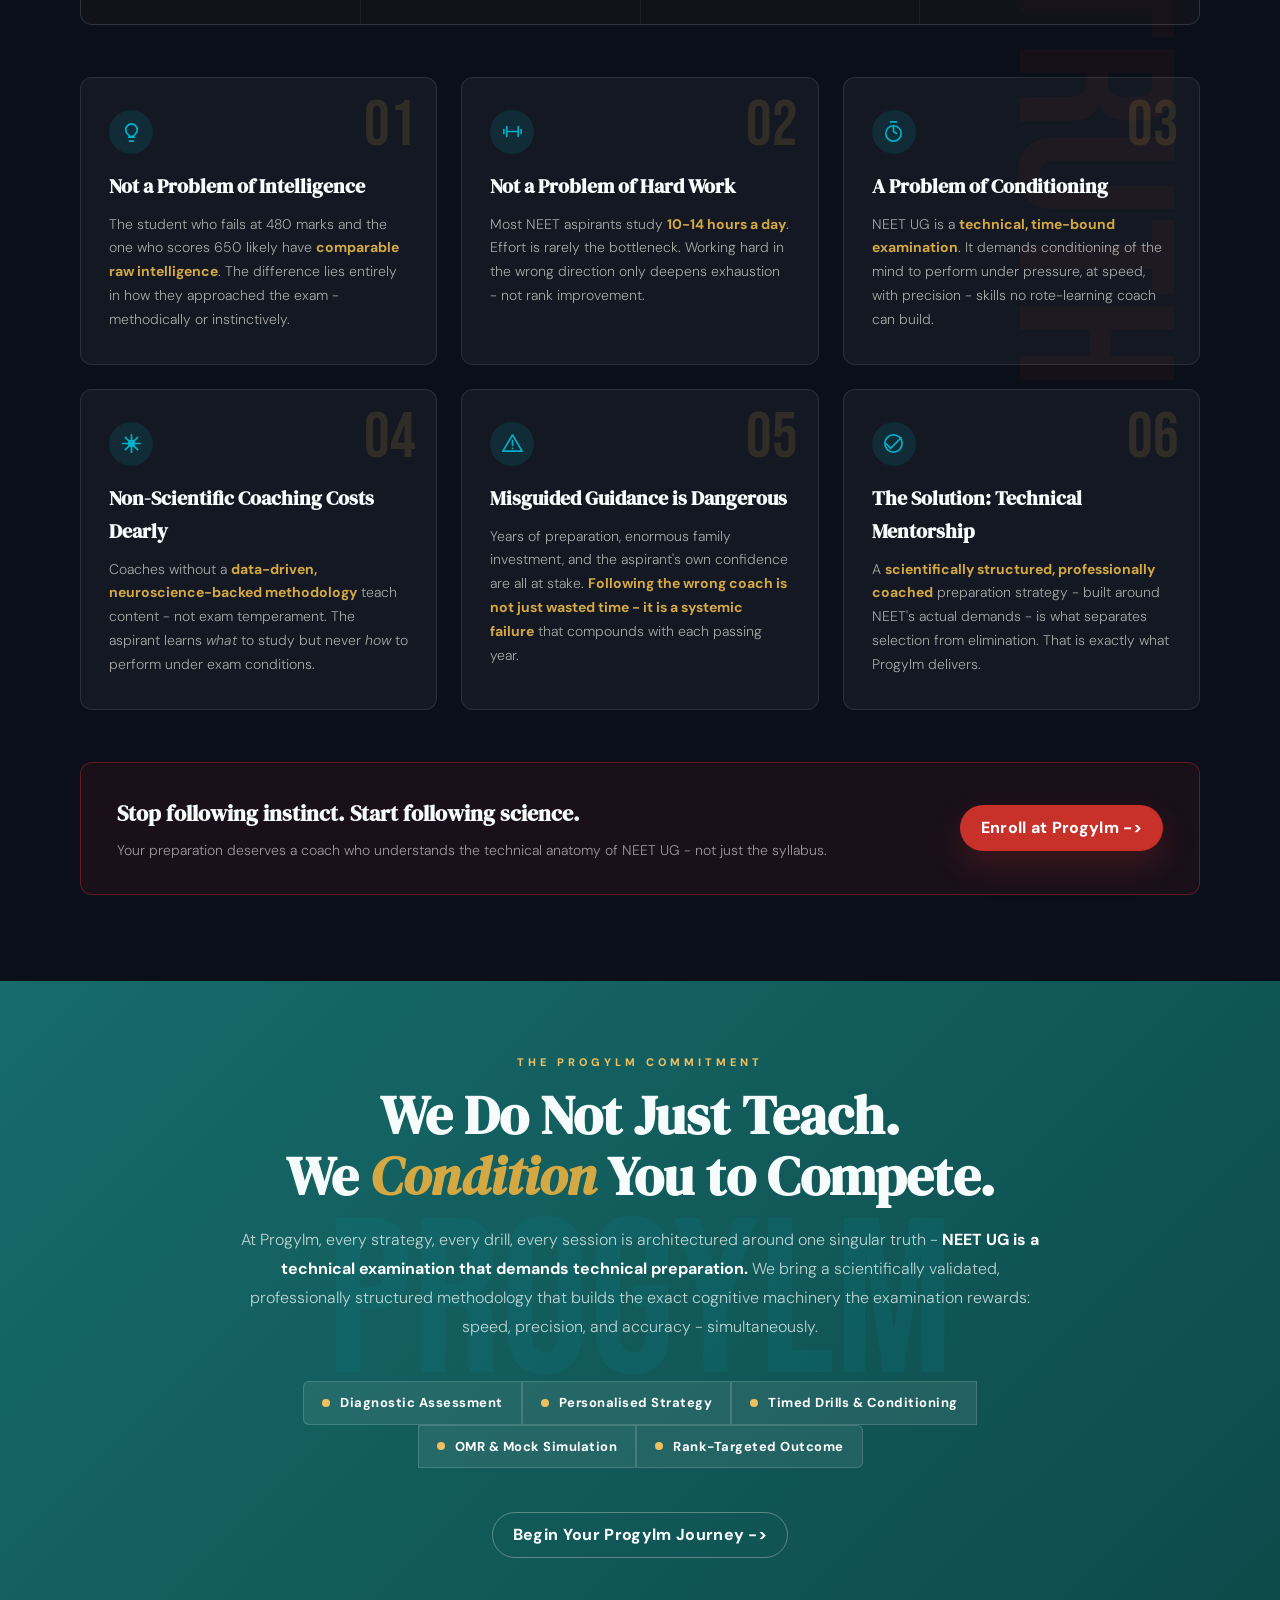
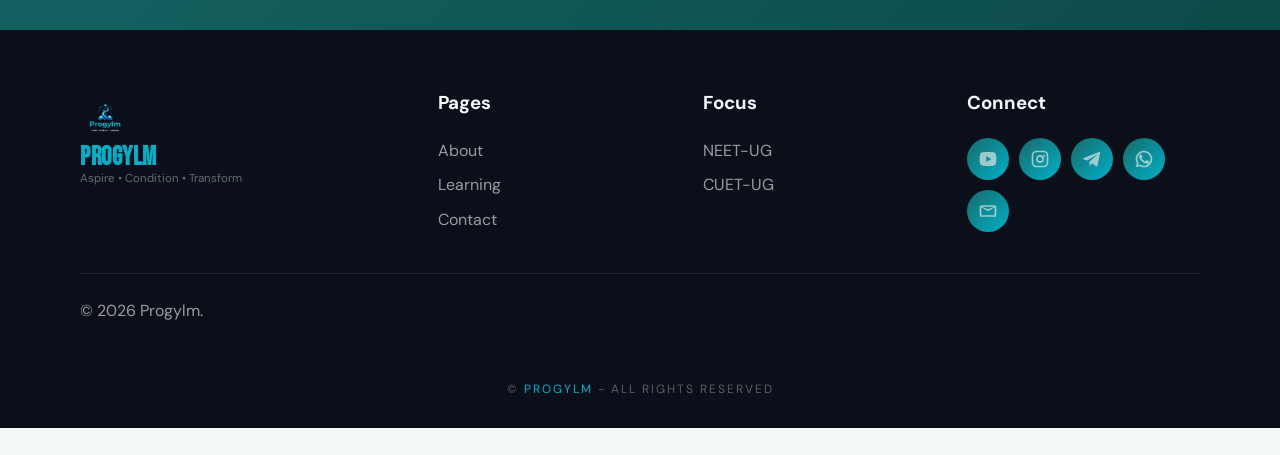
==== commit 52b1778f: "png to PNG" ====
--- a/index.html
+++ b/index.html
@@ -8,7 +8,7 @@
   <meta name="author" content="Progylm">
   <meta property="og:title" content="Progylm - The Science Behind Selection">
   <meta property="og:description" content="Aspire • Condition • Transform.">
-  <meta property="og:image" content="assets/images/PROGYLM.png">
+  <meta property="og:image" content="assets/images/PROGYLM.PNG">
   <meta property="og:type" content="website">
   <meta name="theme-color" content="#0a0f19">
   <title>Progylm | The Science Behind Selection</title>
@@ -19,12 +19,12 @@
   <link rel="stylesheet" href="style.css">
 </head>
 <body>
-  <div class="loader" aria-label="Loading Progylm"><img src="assets/images/PROGYLM.png" alt="Progylm logo"></div>
+  <div class="loader" aria-label="Loading Progylm"><img src="assets/images/PROGYLM.PNG" alt="Progylm logo"></div>
 
   <div class="welcome" data-welcome aria-hidden="true">
     <div class="welcome-card">
       <button class="welcome-close" type="button" aria-label="Close welcome message" data-welcome-close>x</button>
-      <img src="assets/images/PROGYLM.png" alt="Progylm logo">
+      <img src="assets/images/PROGYLM.PNG" alt="Progylm logo">
       <p class="eyebrow">Welcome to Progylm</p>
       <h2>Aspire • Condition • Transform</h2>
       <p>You found the right place — where your NEET UG and CUET UG journey begins with honesty, rigour, and an uncompromising standard of quality. </p>
@@ -35,7 +35,7 @@
   <header class="site-header">
     <nav class="navbar container" aria-label="Primary navigation">
       <a class="brand protected-brand" href="index.html" aria-label="Progylm home">
-        <img class="brand-logo" src="assets/images/PROGYLM.png" alt="Progylm logo" draggable="false">
+        <img class="brand-logo" src="assets/images/PROGYLM.PNG" alt="Progylm logo" draggable="false">
         <span><strong>Progylm</strong><small>Aspire • Condition • Transform</small></span>
       </a>
       <button class="nav-toggle" type="button" aria-label="Open navigation" aria-expanded="false" data-nav-toggle><span></span><span></span><span></span></button>
@@ -67,7 +67,7 @@
           </div>
         </div>
         <div class="hero-logo-card reveal">
-          <img src="assets/images/PROGYLM.png" alt="Progylm brand logo" draggable="false">
+          <img src="assets/images/PROGYLM.PNG" alt="Progylm brand logo" draggable="false">
           <p class="logo-caption">We shape aspiration into achievement.</p>
         </div>
       </div>
@@ -210,7 +210,7 @@
 
   <footer class="site-footer">
     <div class="container footer-grid">
-      <div><a class="brand protected-brand" href="index.html"><img class="brand-logo" src="assets/images/PROGYLM.png" alt="Progylm logo" draggable="false"><span><strong>Progylm</strong><small>Aspire • Condition • Transform</small></span></a></div>
+      <div><a class="brand protected-brand" href="index.html"><img class="brand-logo" src="assets/images/PROGYLM.PNG" alt="Progylm logo" draggable="false"><span><strong>Progylm</strong><small>Aspire • Condition • Transform</small></span></a></div>
       <div><h3>Pages</h3><a href="about.html">About</a><a href="notes.html">Learning</a><a href="contact.html">Contact</a></div>
       <div><h3>Focus</h3><a href="notes.html">NEET-UG</a><a href="notes.html">CUET-UG</a></div>
       <div><h3>Connect</h3><div class="social-links"><a href="https://www.youtube.com/@ProgylmNEET" target="_blank" rel="noopener" aria-label="YouTube"><svg class="social-icon" viewBox="0 0 24 24" aria-hidden="true"><path d="M21.6 7.2s-.2-1.7-.9-2.4c-.9-.9-1.9-.9-2.4-1C15 3.5 12 3.5 12 3.5s-3 0-6.3.3c-.5.1-1.5.1-2.4 1-.7.7-.9 2.4-.9 2.4S2 9.1 2 11v1.8c0 1.9.4 3.8.4 3.8s.2 1.7.9 2.4c.9.9 2.1.9 2.6 1 1.9.2 6.1.3 6.1.3s3 0 6.3-.3c.5-.1 1.5-.1 2.4-1 .7-.7.9-2.4.9-2.4s.4-1.9.4-3.8V11c0-1.9-.4-3.8-.4-3.8ZM10 15.5v-7l5.8 3.5L10 15.5Z"></path></svg></a><a href="https://www.instagram.com/progylm/" target="_blank" rel="noopener" aria-label="Instagram"><svg class="social-icon" viewBox="0 0 24 24" aria-hidden="true"><path d="M7.8 2h8.4A5.8 5.8 0 0 1 22 7.8v8.4a5.8 5.8 0 0 1-5.8 5.8H7.8A5.8 5.8 0 0 1 2 16.2V7.8A5.8 5.8 0 0 1 7.8 2Zm0 2A3.8 3.8 0 0 0 4 7.8v8.4A3.8 3.8 0 0 0 7.8 20h8.4a3.8 3.8 0 0 0 3.8-3.8V7.8A3.8 3.8 0 0 0 16.2 4H7.8Zm4.2 3.3a4.7 4.7 0 1 1 0 9.4 4.7 4.7 0 0 1 0-9.4Zm0 2a2.7 2.7 0 1 0 0 5.4 2.7 2.7 0 0 0 0-5.4Zm5-2.3a1.1 1.1 0 1 1 0 2.2 1.1 1.1 0 0 1 0-2.2Z"></path></svg></a><a href="https://t.me/progylmNEET" target="_blank" rel="noopener" aria-label="Telegram"><svg class="social-icon" viewBox="0 0 24 24" aria-hidden="true"><path d="M21.8 4.4 18.5 20c-.2 1-.8 1.2-1.6.7l-4.8-3.5-2.3 2.2c-.3.3-.5.5-1 .5l.4-4.9 8.9-8c.4-.4-.1-.6-.6-.2L6.4 13.7 1.7 12.2c-1-.3-1-1 .2-1.5L20.4 3.6c.8-.3 1.6.2 1.4.8Z"></path></svg></a><a href="https://api.whatsapp.com/send?phone=917070131236&amp;text=Hello%20Progylm%20Team.%0A" target="_blank" rel="noopener" aria-label="WhatsApp"><svg class="social-icon" viewBox="0 0 24 24" aria-hidden="true"><path d="M17.5 14.4c-.3-.1-1.8-.9-2-.9-.3-.1-.5-.1-.7.1-.2.3-.8.9-.9 1.1-.2.2-.3.2-.6.1-.3-.1-1.2-.5-2.4-1.5-.9-.8-1.5-1.8-1.6-2.1-.2-.3 0-.5.1-.6.1-.1.3-.3.4-.5.1-.2.2-.3.3-.5.1-.2.1-.4 0-.5 0-.1-.7-1.6-.9-2.2-.2-.6-.5-.5-.7-.5h-.6c-.2 0-.5.1-.8.4-.3.3-1 1-1 2.5s1.1 2.9 1.2 3.1c.1.2 2.1 3.2 5.1 4.5.7.3 1.3.5 1.7.6.7.2 1.4.2 1.9.1.6-.1 1.8-.7 2-1.4.2-.7.2-1.3.2-1.4-.1-.1-.3-.2-.6-.4ZM12 2a10 10 0 0 0-8.6 15.1L2 22l5-1.3A10 10 0 1 0 12 2Zm0 2a8 8 0 1 1-4.1 14.9l-.3-.2-2.6.7.7-2.5-.2-.4A8 8 0 0 1 12 4Z"></path></svg></a><a href="mailto:progylmed@gmail.com" aria-label="Email"><svg class="social-icon" viewBox="0 0 24 24" aria-hidden="true"><path d="M4 5h16a2 2 0 0 1 2 2v10a2 2 0 0 1-2 2H4a2 2 0 0 1-2-2V7a2 2 0 0 1 2-2Zm8 7.2L4 7.6V17h16V7.6l-8 4.6Zm0-2.3L19.2 7H4.8L12 9.9Z"></path></svg></a></div></div>
